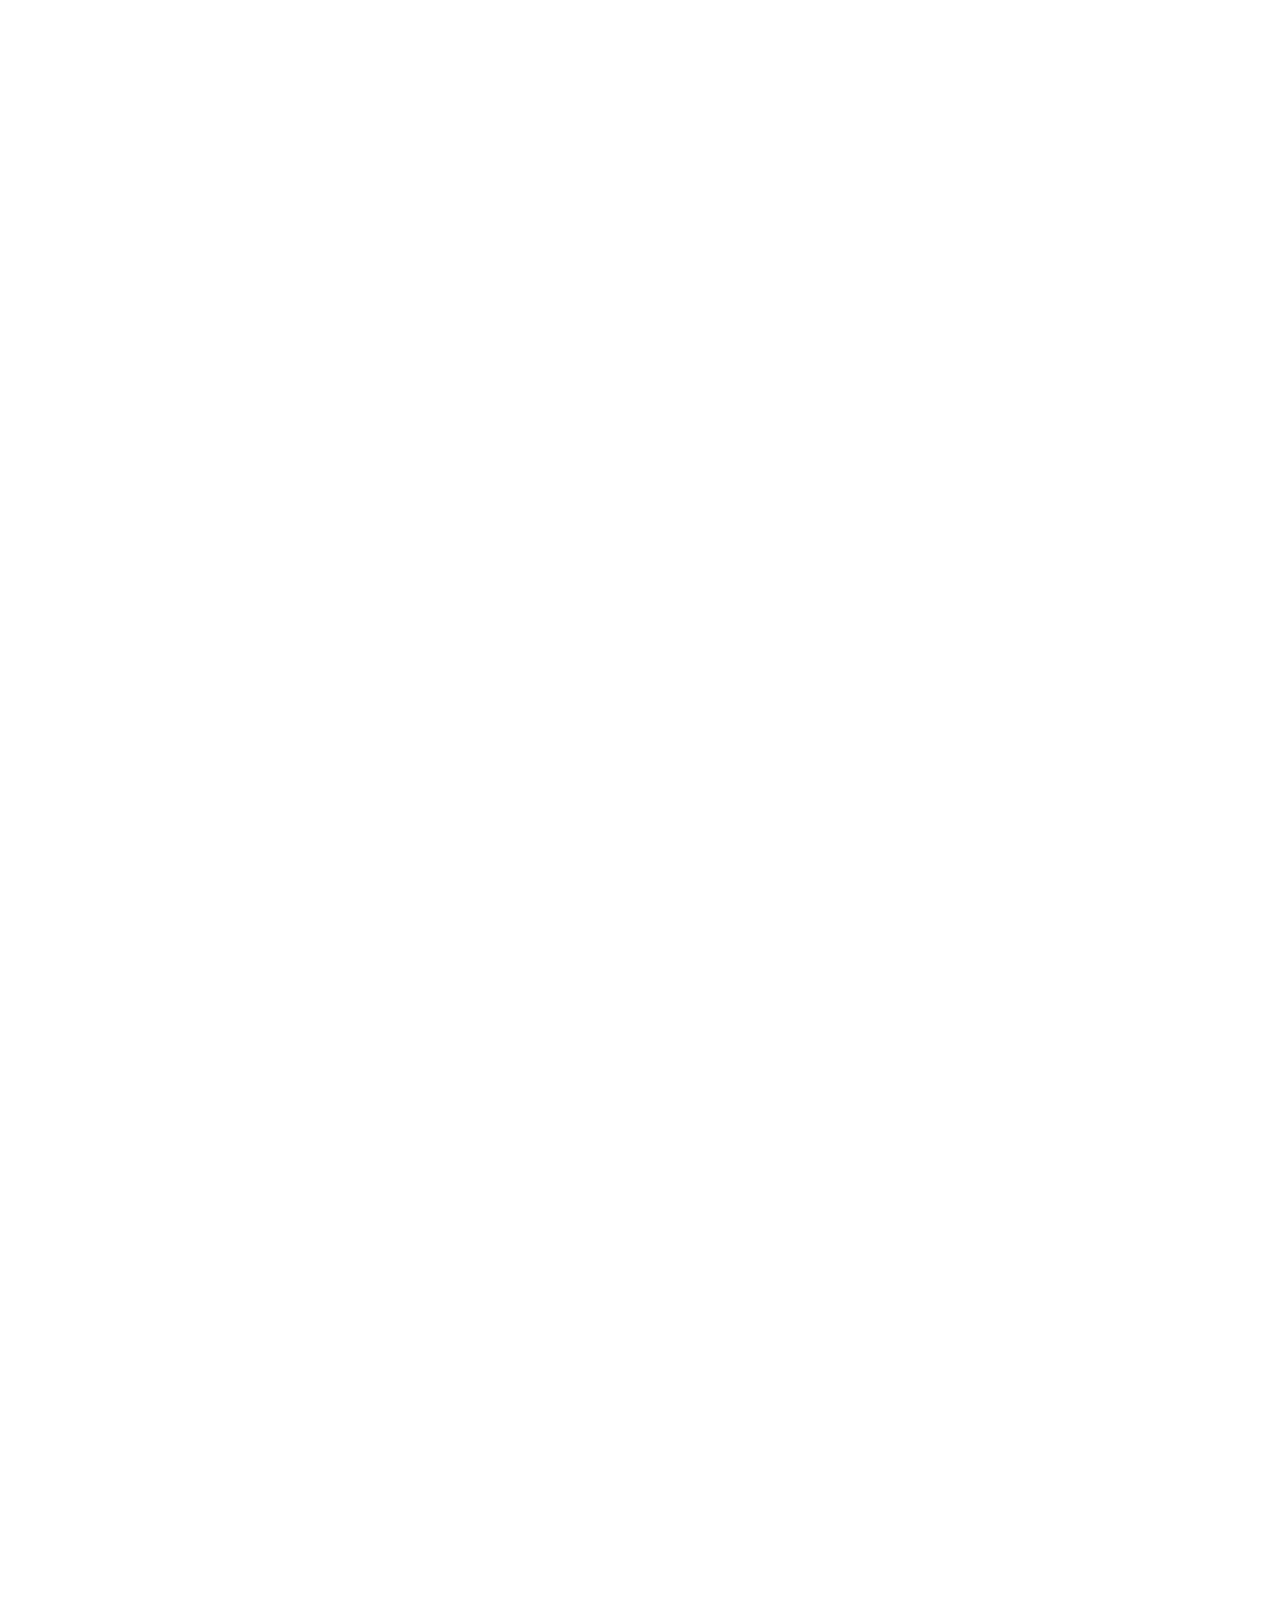
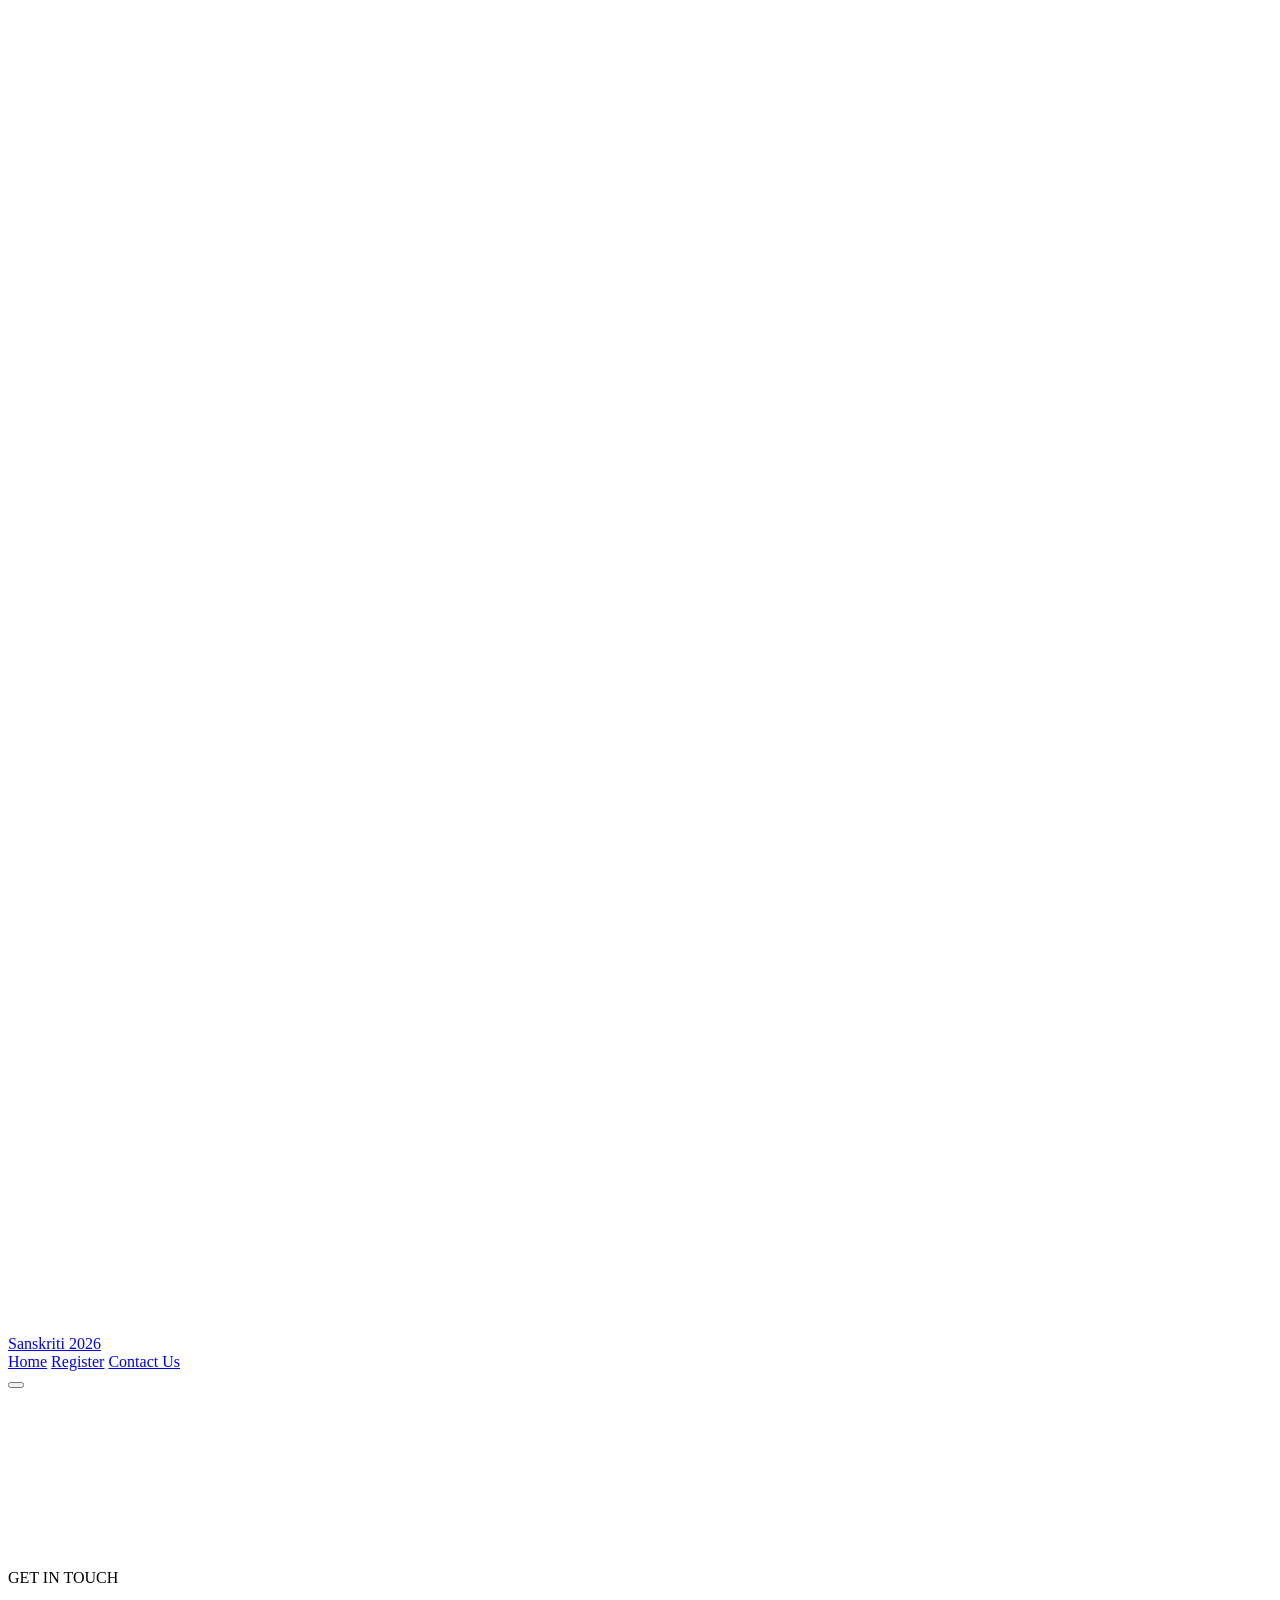
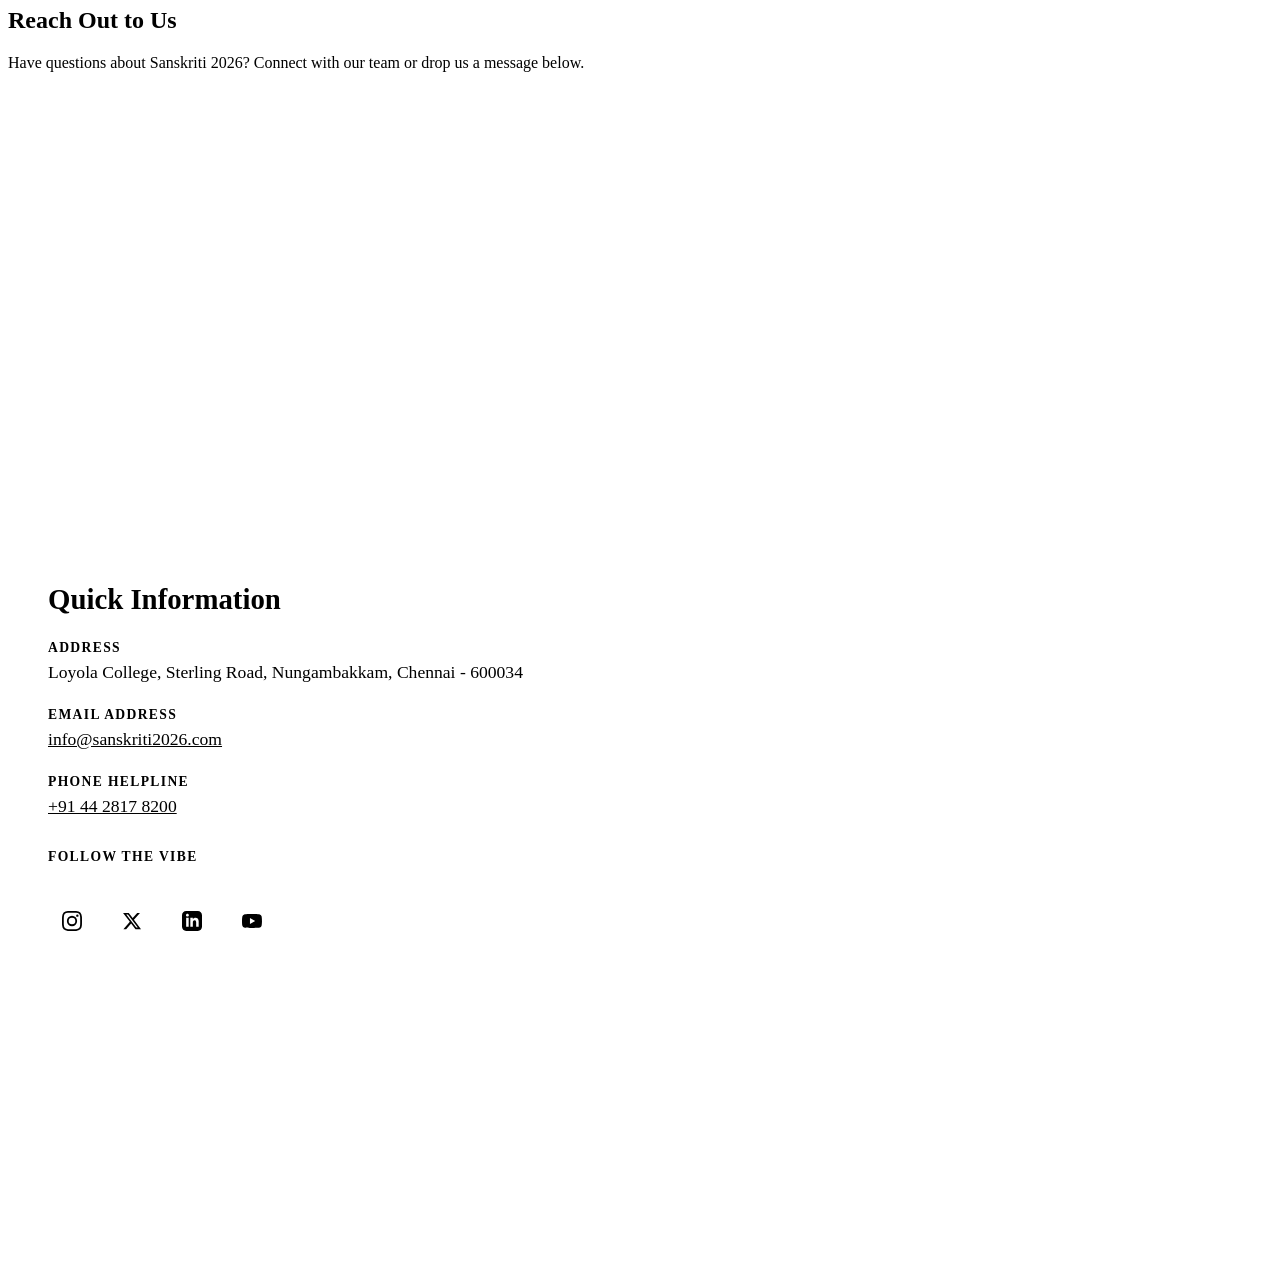
==== index.html @ 4d15e409 "chore(autosave): update site" ====
<!DOCTYPE html>
<html lang="en">
<head>
<meta charset="utf-8">
<meta name="viewport" content="width=device-width,initial-scale=1">
<title>Contact Us — Sanskriti 2026</title>
<meta name="description" content="Get in touch with Sanskriti 2026 organizing team. Location, maps, socials and query submission.">
<meta name="theme-color" content="#ff6a3d">
<link rel="icon" href="data:image/svg+xml,%3Csvg%20xmlns%3D%22http%3A%2F%2Fwww.w3.org%2F2000%2Fsvg%22%20viewBox%3D%220%200%2064%2064%22%3E%3Cdefs%3E%3ClinearGradient%20id%3D%22g%22%20x1%3D%220%22%20y1%3D%220%22%20x2%3D%221%22%20y2%3D%221%22%3E%3Cstop%20offset%3D%220%22%20stop-color%3D%22%23ff6a3d%22%2F%3E%3Cstop%20offset%3D%221%22%20stop-color%3D%22%23c026d3%22%2F%3E%3C%2FlinearGradient%3E%3C%2Fdefs%3E%3Crect%20width%3D%2264%22%20height%3D%2264%22%20rx%3D%2214%22%20fill%3D%22url(%23g)%22%2F%3E%3Ctext%20x%3D%2232%22%20y%3D%2243%22%20font-family%3D%22system-ui%2Csans-serif%22%20font-size%3D%2234%22%20font-weight%3D%22700%22%20fill%3D%22%23fff%22%20text-anchor%3D%22middle%22%3ES%3C%2Ftext%3E%3C%2Fsvg%3E">

<link rel="preconnect" href="https://fonts.googleapis.com">
<link rel="preconnect" href="https://fonts.gstatic.com" crossorigin>
<link href="https://fonts.googleapis.com/css2?family=Merienda:wght@400\\
<link rel="stylesheet" href="../styles.css">
<style>
  .contact-layout {
    display: grid;
    grid-template-columns: 1fr 1.2fr;
    gap: 40px;
    margin-top: 50px;
    align-items: start;
  }
  .contact-info-card {
    background: var(--surface);
    border: 1px solid var(--border);
    border-radius: var(--radius);
    padding: 40px;
    backdrop-filter: blur(20px);
    -webkit-backdrop-filter: blur(20px);
  }
  .contact-title-sub {
    font-family: var(--font-display);
    color: var(--accent);
    margin-bottom: 24px;
    font-size: 1.8rem;
  }
  .contact-detail-item {
    margin-bottom: 24px;
  }
  .contact-detail-item h4 {
    font-size: 0.85rem;
    text-transform: uppercase;
    letter-spacing: 0.1em;
    color: var(--muted);
    margin: 0 0 6px 0;
  }
  .contact-detail-item p {
    font-size: 1.1rem;
    font-weight: 500;
    margin: 0;
    color: var(--text);
  }
  .social-grid {
    display: flex;
    gap: 12px;
    margin-top: 32px;
    flex-wrap: wrap;
  }
  .social-btn {
    display: flex;
    align-items: center;
    justify-content: center;
    width: 48px;
    height: 48px;
    border-radius: 50%;
    background: rgba(255, 255, 255, 0.05);
    border: 1px solid var(--border);
    color: var(--text);
    transition: all 0.3s var(--ease);
  }
  .social-btn:hover {
    background: var(--grad);
    transform: translateY(-3px);
    border-color: transparent;
    box-shadow: 0 8px 20px rgba(255,106,61,0.25);
  }
  .social-btn svg {
    width: 20px;
    height: 20px;
    fill: currentColor;
  }
  .map-wrapper {
    margin-top: 30px;
    border-radius: var(--radius-sm);
    overflow: hidden;
    border: 1px solid var(--border);
    height: 250px;
  }
  .map-wrapper iframe {
    width: 100%;
    height: 100%;
    border: 0;
  }
  .form-container {
    background: var(--surface);
    border: 1px solid var(--border);
    border-radius: var(--radius);
    padding: 10px;
    backdrop-filter: blur(20px);
    -webkit-backdrop-filter: blur(20px);
    box-shadow: var(--shadow);
  }
  @media (max-width: 960px) {
    .contact-layout {
      grid-template-columns: 1fr;
      gap: 30px;
    }
  }
</style>
</head>
<body>
<header class="nav" data-nav>
  <a class="nav-brand" href="../index.html">
    <img src="../assets/GalSol-White.png" alt="Sanskriti 2026" class="nav-logo">
    <span>Sanskriti 2026</span>
  </a>
  <nav class="nav-links">
    <a href="../index.html">Home</a>
    <a href="register.html">Register</a>
    <a href="contact.html" class="active">Contact Us</a>
  </nav>
  <button class="nav-burger" aria-label="Menu" data-burger><span></span><span></span><span></span></button>
</header>

<main>
<section class="hero fx-noise" data-hero data-stars style="--accent: #ff6a3d; min-height: 55vh; padding-top: 140px;">
  <div class="hero-bg" data-bg style="background-image:linear-gradient(180deg,rgba(18,6,17,0.5),rgba(18,6,17,0.9)),url('https://images.pexels.com/photos/15141493/pexels-photo-15141493.jpeg?auto=compress&amp;cs=tinysrgb&amp;fit=crop&amp;h=627&amp;w=1200');background-size:cover;background-position:center;mix-blend-mode:multiply;"></div>
  <div class="hero-inner" style="padding-top: 40px; padding-bottom: 20px;">
    <span class="hero-badge reveal btn-shine">GET IN TOUCH</span>
    <h1 class="hero-title reveal txt-shiny">Reach Out to Us</h1>
    <p class="hero-sub reveal">Have questions about Sanskriti 2026? Connect with our team or drop us a message below.</p>
  </div>
</section>

<section class="section fx-dotgrid" style="padding-top: 40px;">
  <div class="section-inner">
    <div class="contact-layout">
      <!-- Contact Info & Map Card -->
      <div class="contact-info-card reveal">
        <h3 class="contact-title-sub">Quick Information</h3>
        
        <div class="contact-detail-item">
          <h4>Address</h4>
          <p>Loyola College, Sterling Road, Nungambakkam, Chennai - 600034</p>
        </div>

        <div class="contact-detail-item">
          <h4>Email Address</h4>
          <p><a href="mailto:info@sanskriti2026.com" style="color: var(--accent);">info@sanskriti2026.com</a></p>
        </div>

        <div class="contact-detail-item">
          <h4>Phone Helpline</h4>
          <p><a href="tel:+914428178200" style="color: var(--text);">+91 44 2817 8200</a></p>
        </div>

        <!-- Social Media Icons Grid -->
        <h4 style="font-size: 0.85rem; text-transform: uppercase; letter-spacing: 0.1em; color: var(--muted); margin: 32px 0 10px 0;">Follow the Vibe</h4>
        <div class="social-grid">
          <!-- Instagram -->
          <a class="social-btn" href="https://instagram.com" target="_blank" rel="noopener noreferrer" aria-label="Instagram">
            <svg viewBox="0 0 24 24"><path d="M12 2.163c3.204 0 3.584.012 4.85.07 3.252.148 4.771 1.691 4.919 4.919.058 1.265.069 1.645.069 4.849 0 3.205-.012 3.584-.069 4.849-.149 3.225-1.664 4.771-4.919 4.919-1.266.058-1.644.07-4.85.07-3.204 0-3.584-.012-4.849-.07-3.26-.149-4.771-1.699-4.919-4.92-.058-1.265-.07-1.644-.07-4.849 0-3.204.013-3.583.07-4.849.149-3.227 1.664-4.771 4.919-4.919 1.266-.057 1.645-.069 4.849-.069zM12 0C8.741 0 8.333.014 7.053.072 2.695.272.273 2.69.073 7.051.014 8.333 0 8.741 0 12c0 3.259.014 3.668.072 4.948.2 4.358 2.618 6.78 6.98 6.98 1.281.058 1.689.072 4.948.072 3.259 0 3.668-.014 4.948-.072 4.354-.2 6.782-2.618 6.979-6.98.059-1.28.073-1.689.073-4.948 0-3.259-.014-3.667-.072-4.947-.196-4.354-2.617-6.78-6.979-6.98C15.668.014 15.259 0 12 0zm0 5.838a6.162 6.162 0 100 12.324 6.162 6.162 0 000-12.324zM12 16a4 4 0 110-8 4 4 0 010 8zm6.406-11.845a1.44 1.44 0 100 2.881 1.44 1.44 0 000-2.881z"/></svg>
          </a>
          <!-- X (formerly Twitter) -->
          <a class="social-btn" href="https://x.com" target="_blank" rel="noopener noreferrer" aria-label="X">
            <svg viewBox="0 0 24 24"><path d="M18.244 2.25h3.308l-7.227 8.26 8.502 11.24H16.17l-5.214-6.817L4.99 21.75H1.68l7.73-8.835L1.254 2.25H8.08l4.713 6.231zm-1.161 17.52h1.833L7.084 4.126H5.117z"/></svg>
          </a>
          <!-- LinkedIn -->
          <a class="social-btn" href="https://linkedin.com" target="_blank" rel="noopener noreferrer" aria-label="LinkedIn">
            <svg viewBox="0 0 24 24"><path d="M19 0h-14c-2.761 0-5 2.239-5 5v14c0 2.761 2.239 5 5 5h14c2.762 0 5-2.239 5-5v-14c0-2.761-2.238-5-5-5zm-11 19h-3v-11h3v11zm-1.5-12.268c-.966 0-1.75-.779-1.75-1.75s.784-1.75 1.75-1.75 1.75.779 1.75 1.75-.784 1.75-1.75 1.75zm13.5 12.268h-3v-5.604c0-3.368-4-3.113-4 0v5.604h-3v-11h3v1.765c1.396-2.586 7-2.777 7 2.476v6.759z"/></svg>
          </a>
          <!-- YouTube -->
          <a class="social-btn" href="https://youtube.com" target="_blank" rel="noopener noreferrer" aria-label="YouTube">
            <svg viewBox="0 0 24 24"><path d="M23.498 6.163a3.003 3.003 0 00-2.11-2.11C19.518 3.545 12 3.545 12 3.545s-7.518 0-9.388.508a3.003 3.003 0 00-2.11 2.11C0 8.033 0 12 0 12s0 3.967.502 5.837a3.003 3.003 0 002.11 2.11c1.87.508 9.388.508 9.388.508s7.518 0 9.388-.508a3.003 3.003 0 002.11-2.11C24 15.967 24 12 24 12s0-3.967-.502-5.837zM9.545 15.568V8.432L15.818 12l-6.273 3.568z"/></svg>
          </a>
        </div>

        <!-- Google Maps Embed -->
        <div class="map-wrapper">
---- styles.css ----
:root{
  --bg:#120611;--bg2:#1c0a1a;--surface:rgba(40,16,38,.55);--border:rgba(255,255,255,.12);
  --text:#fff0fb;--muted:#c79bbc;
  --accent:#ff6a3d;--accent2:#c026d3;--on-accent:#ffffff;
  --grad:linear-gradient(135deg,var(--accent),var(--accent2));
  --font-display:'Merienda', cursive;--font-body:'Plus Jakarta Sans', system-ui, sans-serif;
  --radius:18px;--radius-sm:12px;--radius-lg:28px;
  --shadow:0 20px 60px rgba(0,0,0,.45);
  --shadow-sm:0 8px 24px rgba(0,0,0,.35);
  --maxw:1180px;--ease:cubic-bezier(.22,1,.36,1);
}


*{box-sizing:border-box}html{scroll-behavior:smooth}
body{margin:0;background:var(--bg);color:var(--text);font-family:var(--font-body);line-height:1.6;-webkit-font-smoothing:antialiased;overflow-x:hidden}
img{max-width:100%;display:block}

/* Custom Scrollbar UI - Matching Sanskriti Palette */
::webkit-scrollbar {
  width: 10px;
  height: 10px;
}
::-webkit-scrollbar-track {
  background: var(--bg);
}
::-webkit-scrollbar-thumb {
  background: linear-gradient(180deg, var(--accent), var(--accent2));
  border-radius: 5px;
  border: 2px solid var(--bg);
}
::-webkit-scrollbar-thumb:hover {
  background: var(--accent);
}
/* Firefox scrollbar compatibility */
html {
  scrollbar-color: var(--accent2) var(--bg);
  scrollbar-width: thin;
}
a{color:inherit;text-decoration:none}
h1,h2,h3{font-family:var(--font-display);font-weight:700;line-height:1.05;margin:0}
.section-inner,.hero-inner,.footer-inner{max-width:var(--maxw);margin:0 auto;padding:0 24px}

/* buttons */
.btn{display:inline-flex;align-items:center;gap:8px;background:var(--grad);color:var(--on-accent);font-weight:700;
  padding:13px 26px;border-radius:999px;box-shadow:0 10px 30px color-mix(in srgb,var(--accent) 35%,transparent);
  transition:transform .2s var(--ease),filter .2s}
.btn:hover{transform:translateY(-2px);filter:brightness(1.07)}
.btn-lg{padding:16px 34px;font-size:1.05rem}

/* nav — floating premium pill */
.nav{position:fixed;top:20px;left:50%;transform:translateX(-50%);width:calc(100% - 40px);max-width:var(--maxw);z-index:100;
  display:flex;align-items:center;justify-content:space-between;gap:16px;
  padding:14px 28px;background:rgba(28,10,26,.65);backdrop-filter:blur(20px) saturate(160%);
  -webkit-backdrop-filter:blur(20px) saturate(160%);border:1px solid var(--border);border-radius:999px;
  box-shadow:var(--shadow)}
.nav-brand{display:flex;align-items:center;gap:10px;font-family:var(--font-display);font-weight:700;font-size:1.3rem;background:var(--grad);-webkit-background-clip:text;background-clip:text;color:transparent}
.nav-logo{height:32px;width:auto;object-fit:contain;filter:drop-shadow(0 2px 8px rgba(255,106,61,0.2))}
.nav-links{display:flex;gap:26px}
.nav-links a{color:var(--muted);font-weight:600;font-size:.95rem;transition:color .15s;position:relative;padding:4px 0}
.nav-links a:hover{color:var(--text)}
.nav-links a::after{content:'';position:absolute;bottom:0;left:0;width:0;height:2px;background:var(--grad);border-radius:2px;transition:width .25s var(--ease)}
.nav-links a:hover::after{width:100%}
.nav-burger{display:none;flex-direction:column;gap:5px;background:none;border:0;cursor:pointer;padding:6px}
.nav-burger span{width:24px;height:2px;background:var(--text);border-radius:2px;transition:.25s}

/* hero — full viewport, gradient-mesh background, cinematic type */
.hero{position:relative;min-height:92vh;display:flex;align-items:center;overflow:hidden}
.hero-bg{position:absolute;inset:-20%;z-index:0;filter:blur(60px);opacity:.85;
  background:
    radial-gradient(40% 40% at 20% 25%,color-mix(in srgb,var(--accent) 70%,transparent),transparent),
    radial-gradient(45% 45% at 82% 30%,color-mix(in srgb,var(--accent2) 70%,transparent),transparent),
    radial-gradient(40% 40% at 60% 90%,color-mix(in srgb,var(--accent) 45%,transparent),transparent);
  animation:heroFloat 16s var(--ease) infinite alternate}
@keyframes heroFloat{to{transform:translate3d(3%,-3%,0) scale(1.1)}}
.hero-inner{position:relative;z-index:1;text-align:center;padding-top:120px;padding-bottom:80px;width:100%}
.hero-badge{display:inline-block;padding:7px 16px;border-radius:999px;background:var(--surface);border:1px solid var(--border);
  backdrop-filter:blur(10px);font-size:.82rem;font-weight:600;color:var(--muted);margin-bottom:22px;margin-top:20px}
.hero-title{font-size:clamp(2.6rem,7vw,5.5rem);letter-spacing:-.02em;margin-bottom:20px;max-width:16ch;margin-inline:auto}
.hero-sub{font-size:clamp(1.05rem,2vw,1.35rem);color:var(--muted);max-width:52ch;margin:0 auto 34px}

/* sections */
.section{padding:96px 0;position:relative}
.section-title{font-size:clamp(1.9rem,4vw,3rem);letter-spacing:-.02em;margin-bottom:14px;text-align:center}
.section-lead{color:var(--muted);font-size:1.15rem;max-width:60ch;margin:0 auto;text-align:center}

/* glass cards + grids */
.grid{display:grid;gap:22px;margin-top:44px}
.grid-cards{grid-template-columns:repeat(auto-fill,minmax(230px,1fr))}
.card{background:var(--surface);border:1px solid var(--border);border-radius:var(--radius);padding:24px;
  backdrop-filter:blur(18px) saturate(140%);-webkit-backdrop-filter:blur(18px) saturate(140%);box-shadow:var(--shadow-sm);
  transition:transform .25s var(--ease),border-color .25s}
.card:hover{transform:translateY(-6px);border-color:color-mix(in srgb,var(--accent) 55%,var(--border))}
.speaker{text-align:center}
.speaker-photo{width:110px;height:110px;border-radius:50%;margin:0 auto 16px;background:var(--grad);background-size:cover;background-position:center}
.speaker-name{font-weight:700;font-size:1.1rem}
.speaker-role{color:var(--muted);font-size:.9rem;margin-top:3px}

/* schedule */
.schedule{max-width:760px;margin:44px auto 0;display:flex;flex-direction:column;gap:14px}
.sched-item{display:flex;gap:20px;align-items:flex-start;background:var(--surface);border:1px solid var(--border);
  border-radius:var(--radius);padding:20px 22px;backdrop-filter:blur(14px)}
.sched-time{font-family:var(--font-display);font-weight:700;color:var(--accent);min-width:92px}
.sched-title{font-weight:700}
.sched-desc{color:var(--muted);font-size:.95rem;margin-top:3px}

/* countdown */
.countdown{display:flex;justify-content:center;gap:16px;flex-wrap:wrap;margin-top:40px}
.cd-unit{background:var(--surface);border:1px solid var(--border);border-radius:var(--radius);padding:22px 26px;
  min-width:104px;text-align:center;backdrop-filter:blur(14px)}
.cd-unit span{display:block;font-family:var(--font-display);font-size:2.6rem;font-weight:700;line-height:1;
  background:var(--grad);-webkit-background-clip:text;background-clip:text;color:transparent}
.cd-unit small{color:var(--muted);font-size:.78rem;text-transform:uppercase;letter-spacing:.08em}

/* gallery */
.gallery{display:grid;grid-template-columns:repeat(auto-fill,minmax(220px,1fr));gap:14px;margin-top:44px}
.gallery-item{aspect-ratio:4/3;border-radius:var(--radius-sm);background-size:cover;background-position:center;
  background-color:var(--surface);border:1px solid var(--border);transition:transform .25s}
.gallery-item:hover{transform:scale(1.03)}

/* cta */
.cta-inner{text-align:center;background:var(--surface);border:1px solid var(--border);border-radius:var(--radius-lg);
  padding:64px 32px;backdrop-filter:blur(18px);box-shadow:var(--shadow)}
.cta-title{font-size:clamp(1.8rem,4vw,2.8rem);margin-bottom:12px}
.cta-sub{color:var(--muted);font-size:1.1rem;margin-bottom:28px}

/* form embed */
.form-embed{max-width:720px;margin:40px auto 0}
.form-embed iframe{width:100%;height:760px;border:0;border-radius:var(--radius);background:#fff}

/* footer */
.footer{border-top:1px solid var(--border);padding:56px 24px;background:var(--bg2)}
.footer-inner{display:flex;flex-direction:column;align-items:center;gap:16px;text-align:center}
.footer-brand{display:flex;align-items:center;gap:10px;font-family:var(--font-display);font-weight:700;font-size:1.3rem;justify-content:center}
.footer-logo{height:36px;width:auto;object-fit:contain}
.footer-links{display:flex;gap:22px;flex-wrap:wrap;justify-content:center}
.footer-links a{color:var(--muted);font-weight:600;transition:color .15s}
.footer-links a:hover{color:var(--text)}
.footer-copy{color:var(--muted);font-size:.85rem}

/* scroll-reveal */
.reveal{opacity:0;transform:translateY(24px);transition:opacity .7s var(--ease),transform .7s var(--ease)}
.reveal.in{opacity:1;transform:none}
@media (prefers-reduced-motion:reduce){.reveal{opacity:1;transform:none}.hero-bg{animation:none}}

/* responsive */
@media (max-width:760px){
  .countdown {
    flex-wrap: nowrap !important;
    gap: 6px !important;
    padding: 0 4px;
  }
  .cd-unit {
    padding: 10px 6px !important;
    min-width: 0 !important;
    flex: 1;
  }
  .cd-unit span {
    font-size: 1.5rem !important;
  }
  .cd-unit small {
    font-size: 0.65rem !important;
    letter-spacing: 0.02em !important;
    display: block;
  }

  .nav{top:12px;width:calc(100% - 24px);padding:10px 20px}
  .nav-links{position:absolute;top:100%;left:0;right:0;margin-top:10px;flex-direction:column;gap:0;
    background:rgba(28,10,26,.95);backdrop-filter:blur(24px);border:1px solid var(--border);border-radius:24px;
    padding:16px 24px;transform:translateY(-20px);opacity:0;pointer-events:none;transition:transform .3s var(--ease),opacity .2s}
  .nav.open .nav-links{transform:none;opacity:1;pointer-events:all}
  .nav-links a{padding:12px 0;border-bottom:1px solid rgba(255,255,255,.05)}
  .nav-links a:last-child{border-bottom:0}
  .nav-links a::after{display:none}
  .nav-burger{display:flex}
  .nav.open .nav-burger span:nth-child(1){transform:translateY(7px) rotate(45deg)}
  .nav.open .nav-burger span:nth-child(2){opacity:0}
  .nav.open .nav-burger span:nth-child(3){transform:translateY(-7px) rotate(-45deg)}
  .section{padding:64px 0}
}


/* ── effects kit ── */
/* fx:txt-gradient */ .txt-gradient{background:var(--grad);-webkit-background-clip:text;background-clip:text;color:transparent}
/* fx:data-typewriter */ .tw-caret::after{content:'';display:inline-block;width:.6ch;height:1.05em;background:var(--accent);margin-left:2px;vertical-align:-2px;animation:fxblink 1s step-end infinite}@keyframes fxblink{50%{opacity:0}}
/* fx:data-flip */ [data-flip]>span{display:inline-block;transition:transform .5s var(--ease),opacity .5s;transform-origin:50% 100%}
/* fx:btn-shine */ .btn-shine{position:relative;overflow:hidden}.btn-shine::after{content:'';position:absolute;inset:0;background:linear-gradient(120deg,transparent 30%,rgba(255,255,255,.4),transparent 70%);transform:translateX(-130%);transition:transform .7s var(--ease)}.btn-shine:hover::after{transform:translateX(130%)}
/* fx:btn-borderglow */ .btn-borderglow{position:relative;z-index:0;background:var(--bg2);color:var(--text)}.btn-borderglow::before{content:'';position:absolute;inset:-2px;border-radius:inherit;background:conic-gradient(from 0deg,var(--accent),var(--accent2),var(--accent));z-index:-2;animation:fxspin 3.2s linear infinite}.btn-borderglow::after{content:'';position:absolute;inset:1.5px;border-radius:inherit;background:var(--bg2);z-index:-1}@keyframes fxspin{to{transform:rotate(360deg)}}
/* fx:data-glow */ [data-glow]{position:relative}[data-glow]::before{content:'';position:absolute;inset:0;border-radius:inherit;padding:1.5px;background:radial-gradient(200px circle at var(--gx,50%) var(--gy,50%),var(--accent),transparent 60%);-webkit-mask:linear-gradient(#000 0 0) content-box,linear-gradient(#000 0 0);-webkit-mask-composite:xor;mask-composite:exclude;opacity:0;transition:opacity .3s;pointer-events:none}[data-glow]:hover::before{opacity:1}
/* fx:fx-aurora */ .fx-aurora{position:relative;overflow:hidden}.fx-aurora::before{content:'';position:absolute;inset:-30%;z-index:0;filter:blur(70px);opacity:.7;background:radial-gradient(35% 35% at 25% 30%,var(--accent),transparent),radial-gradient(35% 35% at 75% 35%,var(--accent2),transparent),radial-gradient(40% 40% at 55% 85%,var(--accent),transparent);animation:fxfloat 18s var(--ease) infinite alternate}.fx-aurora>*{position:relative;z-index:1}@keyframes fxfloat{to{transform:translate(4%,-4%) scale(1.15)}}
/* fx:fx-dotgrid */ .fx-dotgrid{position:relative}.fx-dotgrid::before{content:'';position:absolute;inset:0;z-index:0;background-image:radial-gradient(circle,color-mix(in srgb,var(--text) 16%,transparent) 1px,transparent 1px);background-size:22px 22px;-webkit-mask-image:radial-gradient(65% 55% at 50% 40%,#000,transparent);mask-image:radial-gradient(65% 55% at 50% 40%,#000,transparent)}.fx-dotgrid>*{position:relative;z-index:1}
/* fx:data-spotlight */ [data-spotlight]{position:relative}[data-spotlight]::after{content:'';position:absolute;inset:0;z-index:0;pointer-events:none;background:radial-gradient(420px circle at var(--spx,50%) var(--spy,50%),color-mix(in srgb,var(--accent) 22%,transparent),transparent 70%);opacity:0;transition:opacity .3s}[data-spotlight]:hover::after{opacity:1}[data-spotlight]>*{position:relative;z-index:1}
/* fx:marquee */ .marquee{overflow:hidden;--gap:2rem;-webkit-mask-image:linear-gradient(90deg,transparent,#000 8%,#000 92%,transparent);mask-image:linear-gradient(90deg,transparent,#000 8%,#000 92%,transparent)}.marquee-track{display:flex;gap:var(--gap);width:max-content;animation:fxmarquee 28s linear infinite}.marquee:hover .marquee-track{animation-play-state:paused}@keyframes fxmarquee{to{transform:translateX(calc(-50% - var(--gap)/2))}}
/* fx:bento */ .bento{display:grid;grid-template-columns:repeat(4,1fr);gap:16px;margin-top:44px}.bento>*{background:var(--surface);border:1px solid var(--border);border-radius:var(--radius);padding:24px;backdrop-filter:blur(14px)}.bento .b-wide{grid-column:span 2}.bento .b-tall{grid-row:span 2}@media(max-width:760px){.bento{grid-template-columns:repeat(2,1fr)}.bento .b-wide{grid-column:span 2}}
/* fx:data-nav-spotlight */ [data-nav-spotlight]{position:relative;overflow:hidden}[data-nav-spotlight]::before{content:'';position:absolute;inset:0;pointer-events:none;background:radial-gradient(110px circle at var(--nspx,-999px) 50%,color-mix(in srgb,var(--accent) 24%,transparent),transparent 70%);opacity:0;transition:opacity .3s}[data-nav-spotlight]:hover::before{opacity:1}[data-nav-spotlight] .nav-ind{position:absolute;bottom:0;height:2px;background:var(--grad);border-radius:2px;transition:left .35s var(--ease),width .35s var(--ease);pointer-events:none}
/* fx:data-dock */ [data-dock]{display:inline-flex;align-items:flex-end;gap:10px;padding:10px 14px;background:var(--surface);border:1px solid var(--border);border-radius:22px;backdrop-filter:blur(16px);box-shadow:var(--shadow-sm)}[data-dock]>*{transition:transform .18s var(--ease);transform-origin:bottom center;will-change:transform}
/* fx:data-carousel */ [data-carousel]{position:relative}[data-carousel] .car-track{display:flex;gap:16px;overflow-x:auto;scroll-snap-type:x mandatory;scrollbar-width:none;-ms-overflow-style:none}[data-carousel] .car-track::-webkit-scrollbar{display:none}[data-carousel] .car-slide{flex:0 0 auto;scroll-snap-align:center}[data-carousel] .car-btn{position:absolute;top:42%;transform:translateY(-50%);width:40px;height:40px;border-radius:50%;background:var(--surface);border:1px solid var(--border);color:var(--text);cursor:pointer;display:grid;place-items:center;backdrop-filter:blur(12px);z-index:2;font-size:1.2rem;line-height:1}[data-carousel] .car-btn:hover{border-color:var(--accent)}[data-carousel] .car-prev{left:-10px}[data-carousel] .car-next{right:-10px}[data-carousel] .car-dots{display:flex;gap:7px;justify-content:center;margin-top:18px}[data-carousel] .car-dot{width:7px;height:7px;border-radius:99px;background:var(--border);border:0;cursor:pointer;transition:.25s var(--ease)}[data-carousel] .car-dot.on{background:var(--accent);width:22px}
/* fx:fx-meteors */ .fx-meteors{position:relative;overflow:hidden}.fx-meteors .meteor{position:absolute;top:-8%;width:2px;height:2px;border-radius:50%;background:var(--accent);box-shadow:0 0 9px var(--accent);animation:fxmeteor linear infinite;z-index:0}.fx-meteors .meteor::after{content:'';position:absolute;top:50%;transform:translateY(-50%);width:90px;height:1px;background:linear-gradient(90deg,var(--accent),transparent)}@keyframes fxmeteor{0%{transform:translate(0,0) rotate(215deg);opacity:1}70%{opacity:1}100%{transform:translate(-760px,760px) rotate(215deg);opacity:0}}.fx-meteors>*:not(.meteor){position:relative;z-index:1}
/* fx:fx-noise */ .fx-noise{position:relative}.fx-noise::after{content:'';position:absolute;inset:0;pointer-events:none;z-index:2;opacity:.05;mix-blend-mode:overlay;background-image:url("data:image/svg+xml,%3Csvg xmlns='http://www.w3.org/2000/svg' width='140' height='140'%3E%3Cfilter id='n'%3E%3CfeTurbulence type='fractalNoise' baseFrequency='.85' numOctaves='3'/%3E%3C/filter%3E%3Crect width='140' height='140' filter='url(%23n)'/%3E%3C/svg%3E")}
/* fx:data-encrypt */ [data-encrypt]{position:relative;overflow:hidden}[data-encrypt] .enc{position:absolute;inset:0;z-index:1;font-family:'JetBrains Mono',ui-monospace,monospace;font-size:10px;line-height:1.15;color:color-mix(in srgb,var(--accent) 75%,transparent);word-break:break-all;padding:6px;opacity:0;transition:opacity .35s;pointer-events:none;-webkit-mask-image:radial-gradient(170px at var(--ex,50%) var(--ey,50%),#000,transparent);mask-image:radial-gradient(170px at var(--ex,50%) var(--ey,50%),#000,transparent)}[data-encrypt]:hover .enc{opacity:1}[data-encrypt]>*:not(.enc){position:relative;z-index:2}
/* fx:txt-shiny */ .txt-shiny{background:linear-gradient(110deg,var(--muted) 40%,var(--text) 50%,var(--muted) 60%);background-size:200% 100%;-webkit-background-clip:text;background-clip:text;color:transparent;animation:fxshine 3.2s linear infinite}@keyframes fxshine{to{background-position:-200% 0}}
/* fx:data-magnetlines */ [data-magnetlines]{display:grid;place-items:center}[data-magnetlines] span{display:block;width:2px;height:26px;border-radius:2px;background:color-mix(in srgb,var(--accent) 75%,transparent);transform:rotate(var(--rot,-10deg));transition:transform .25s var(--ease);will-change:transform}
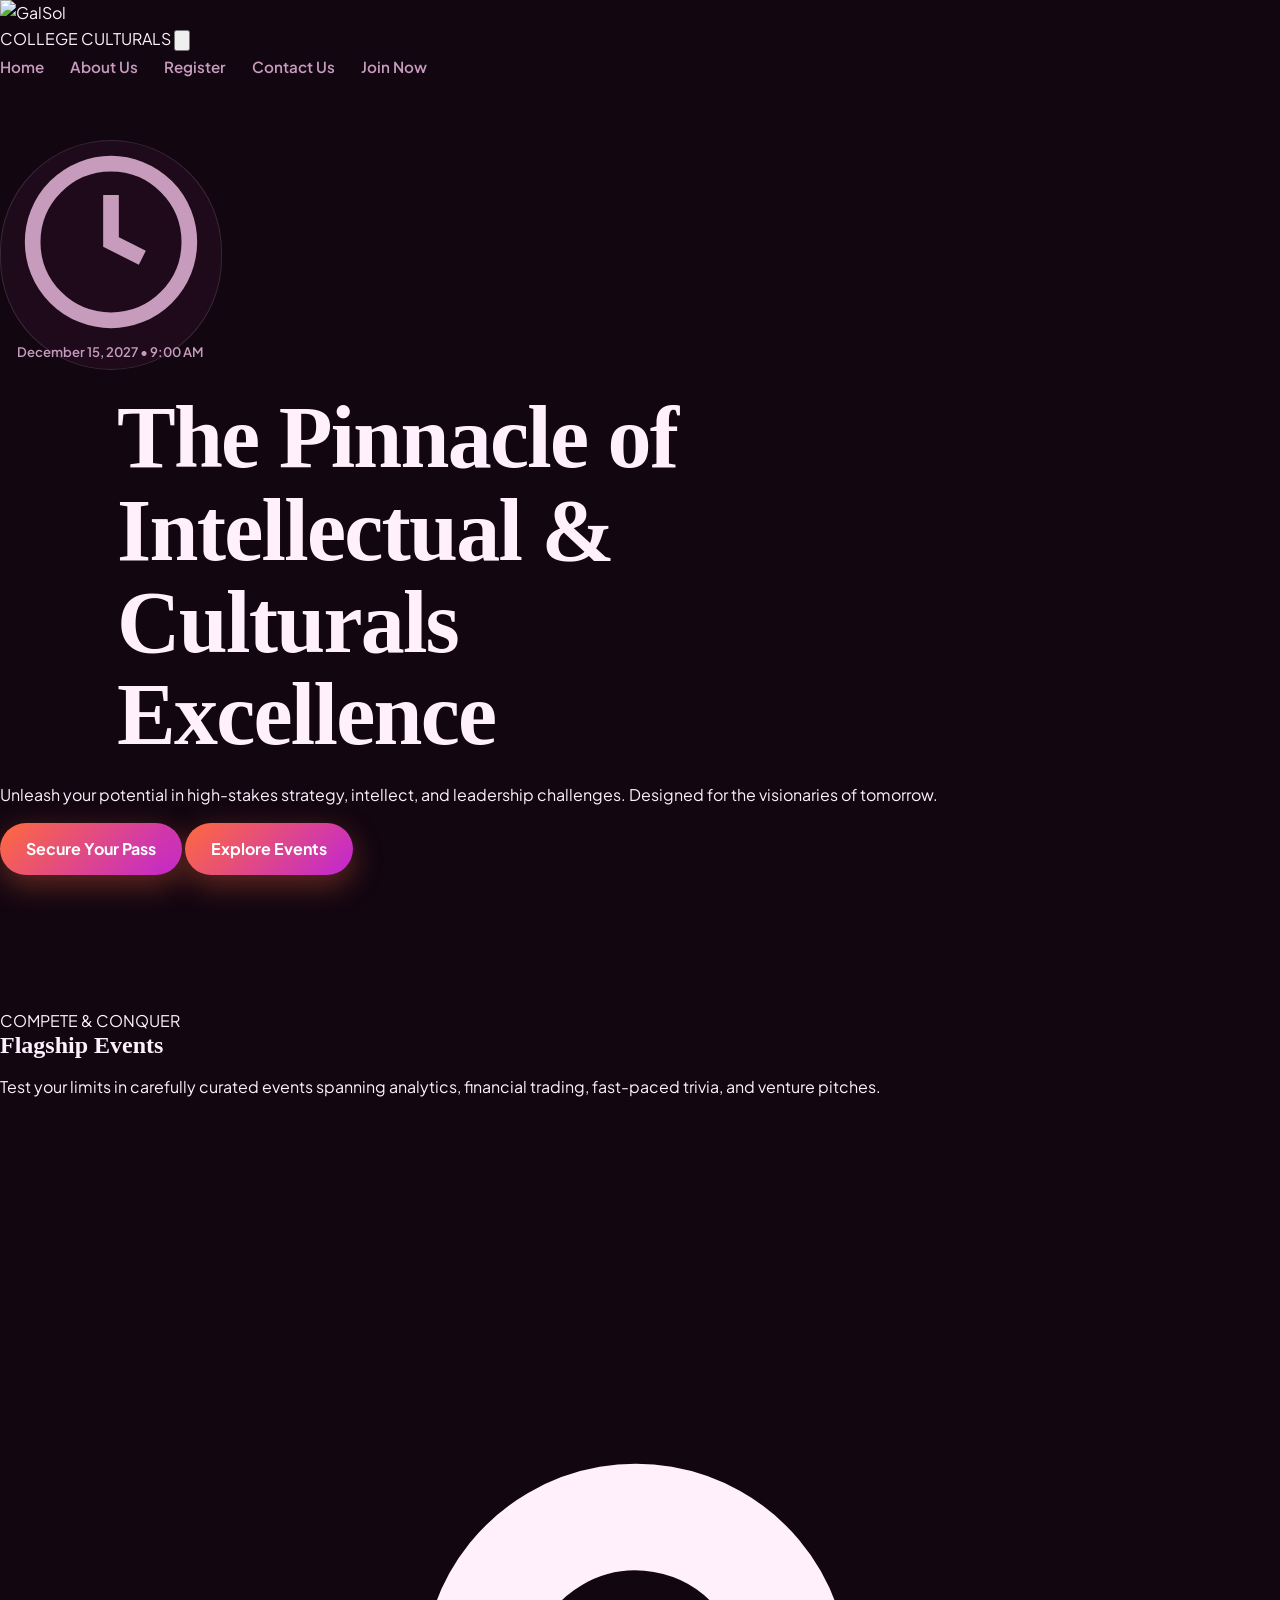
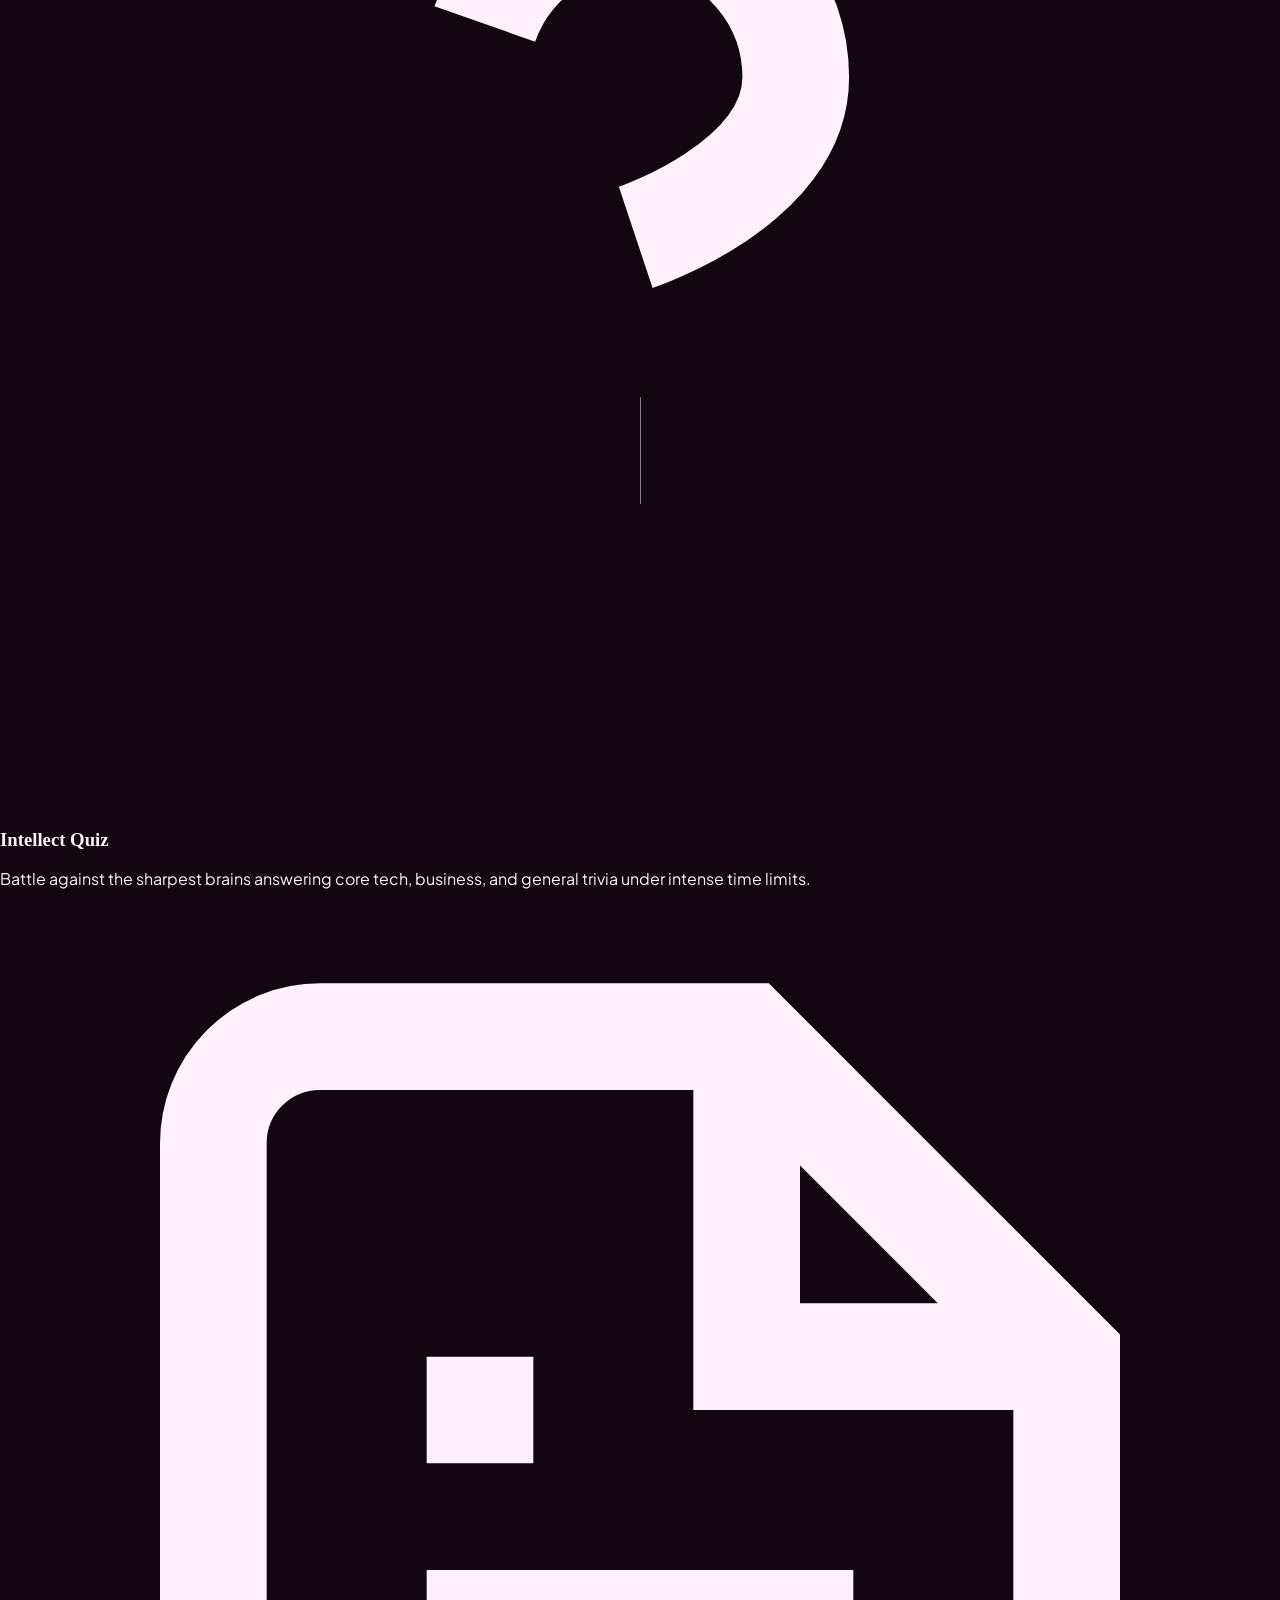
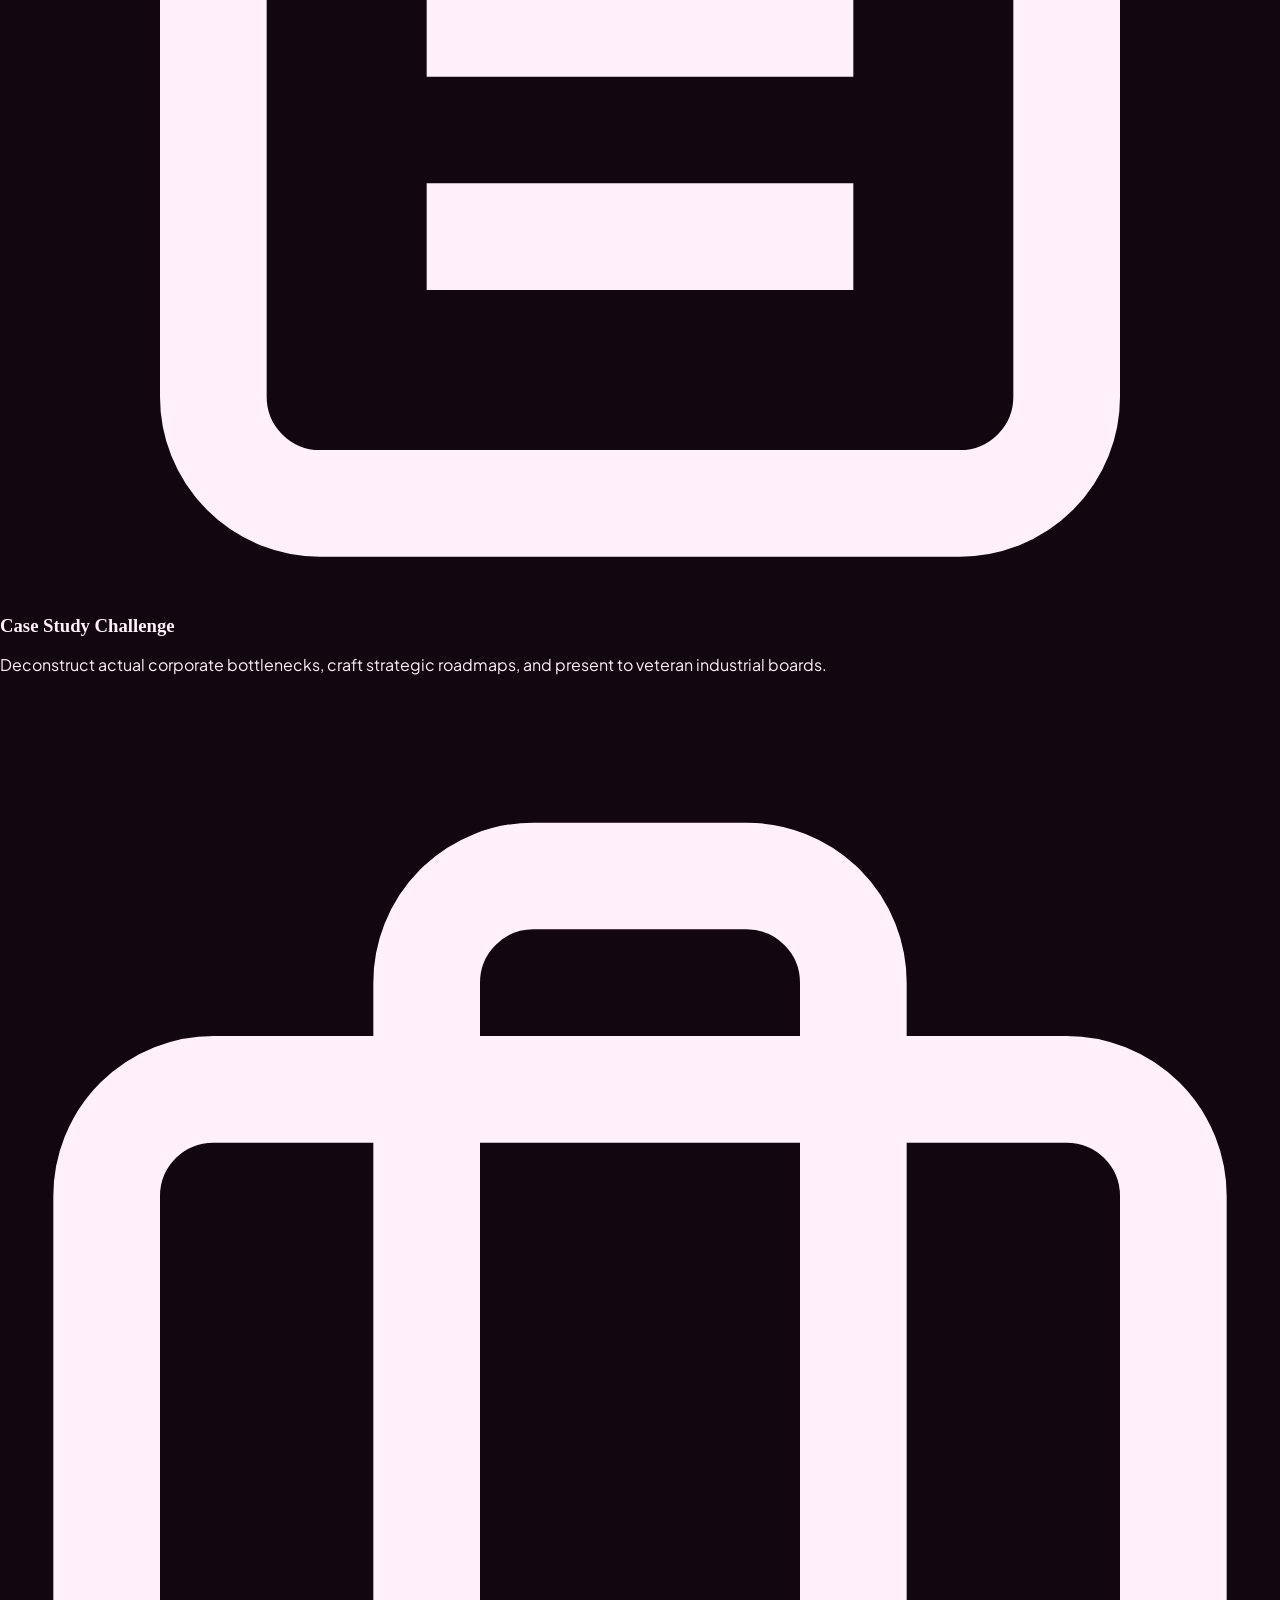
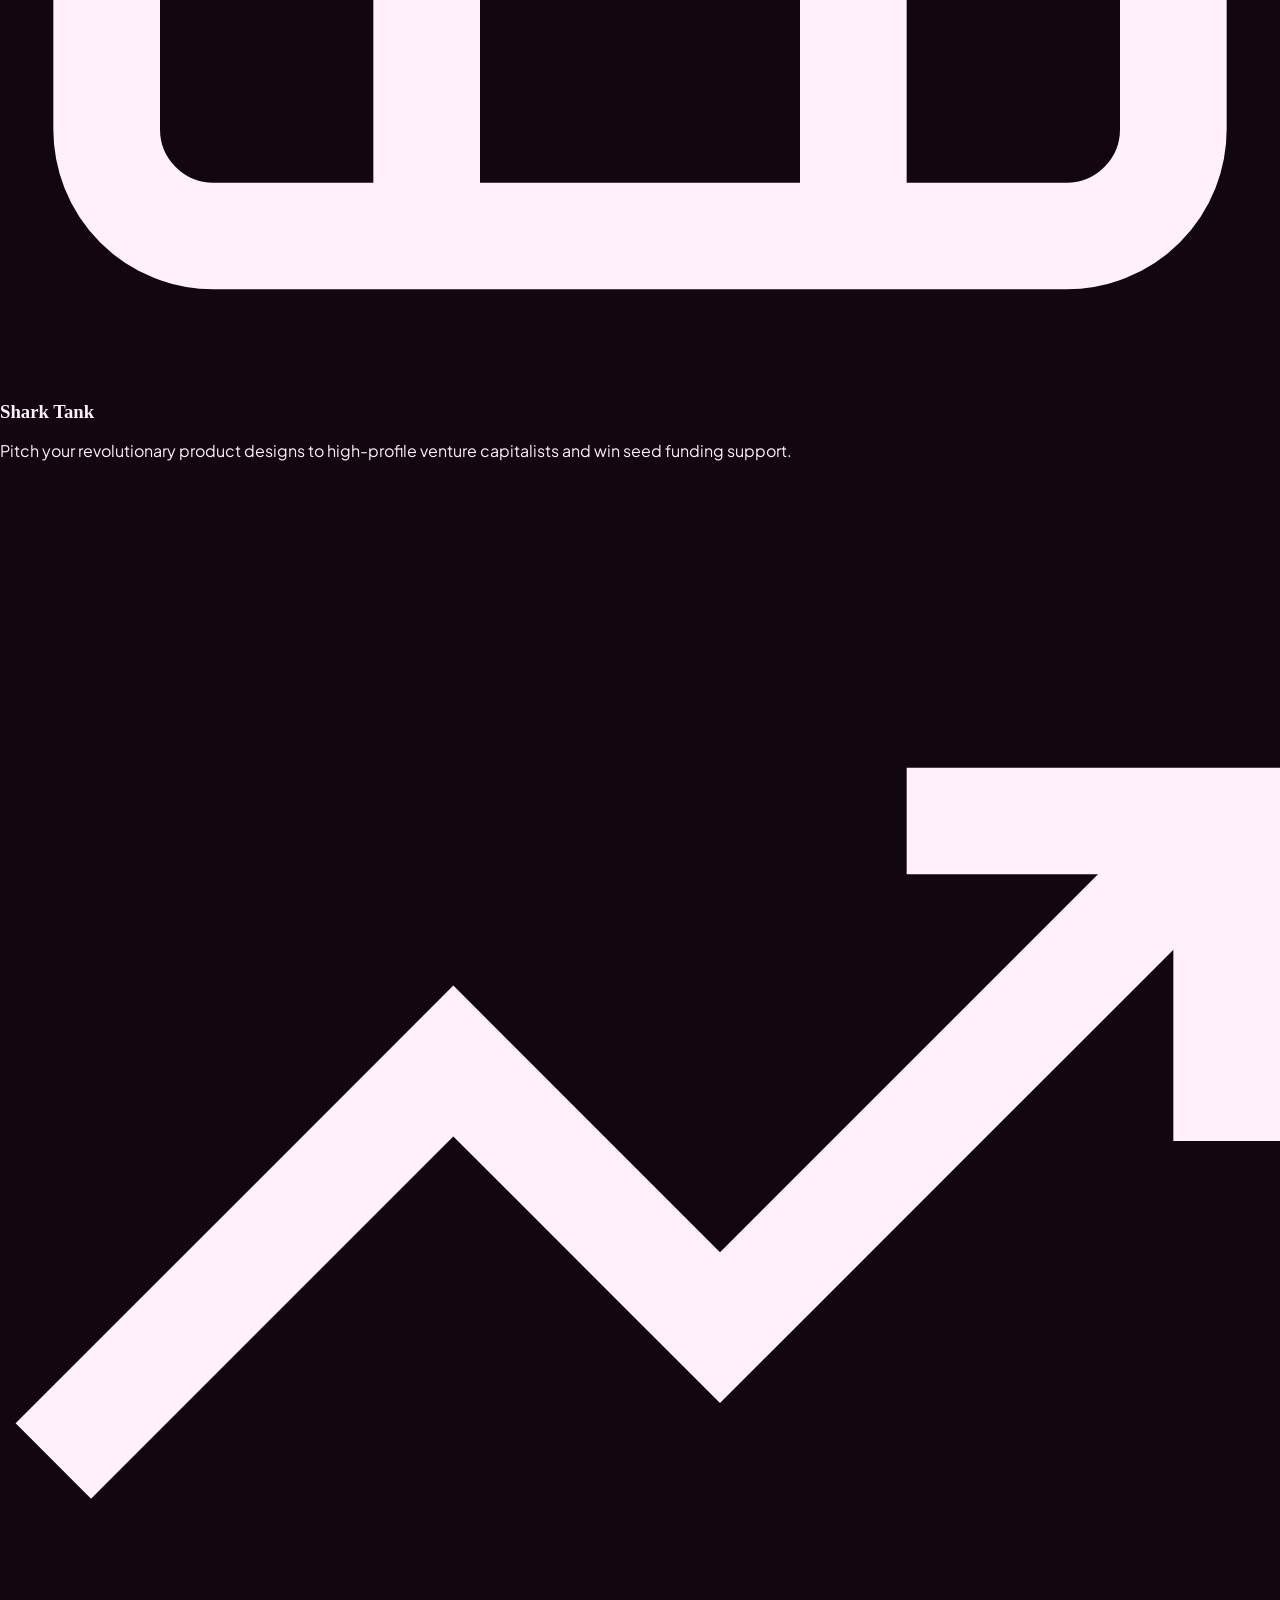
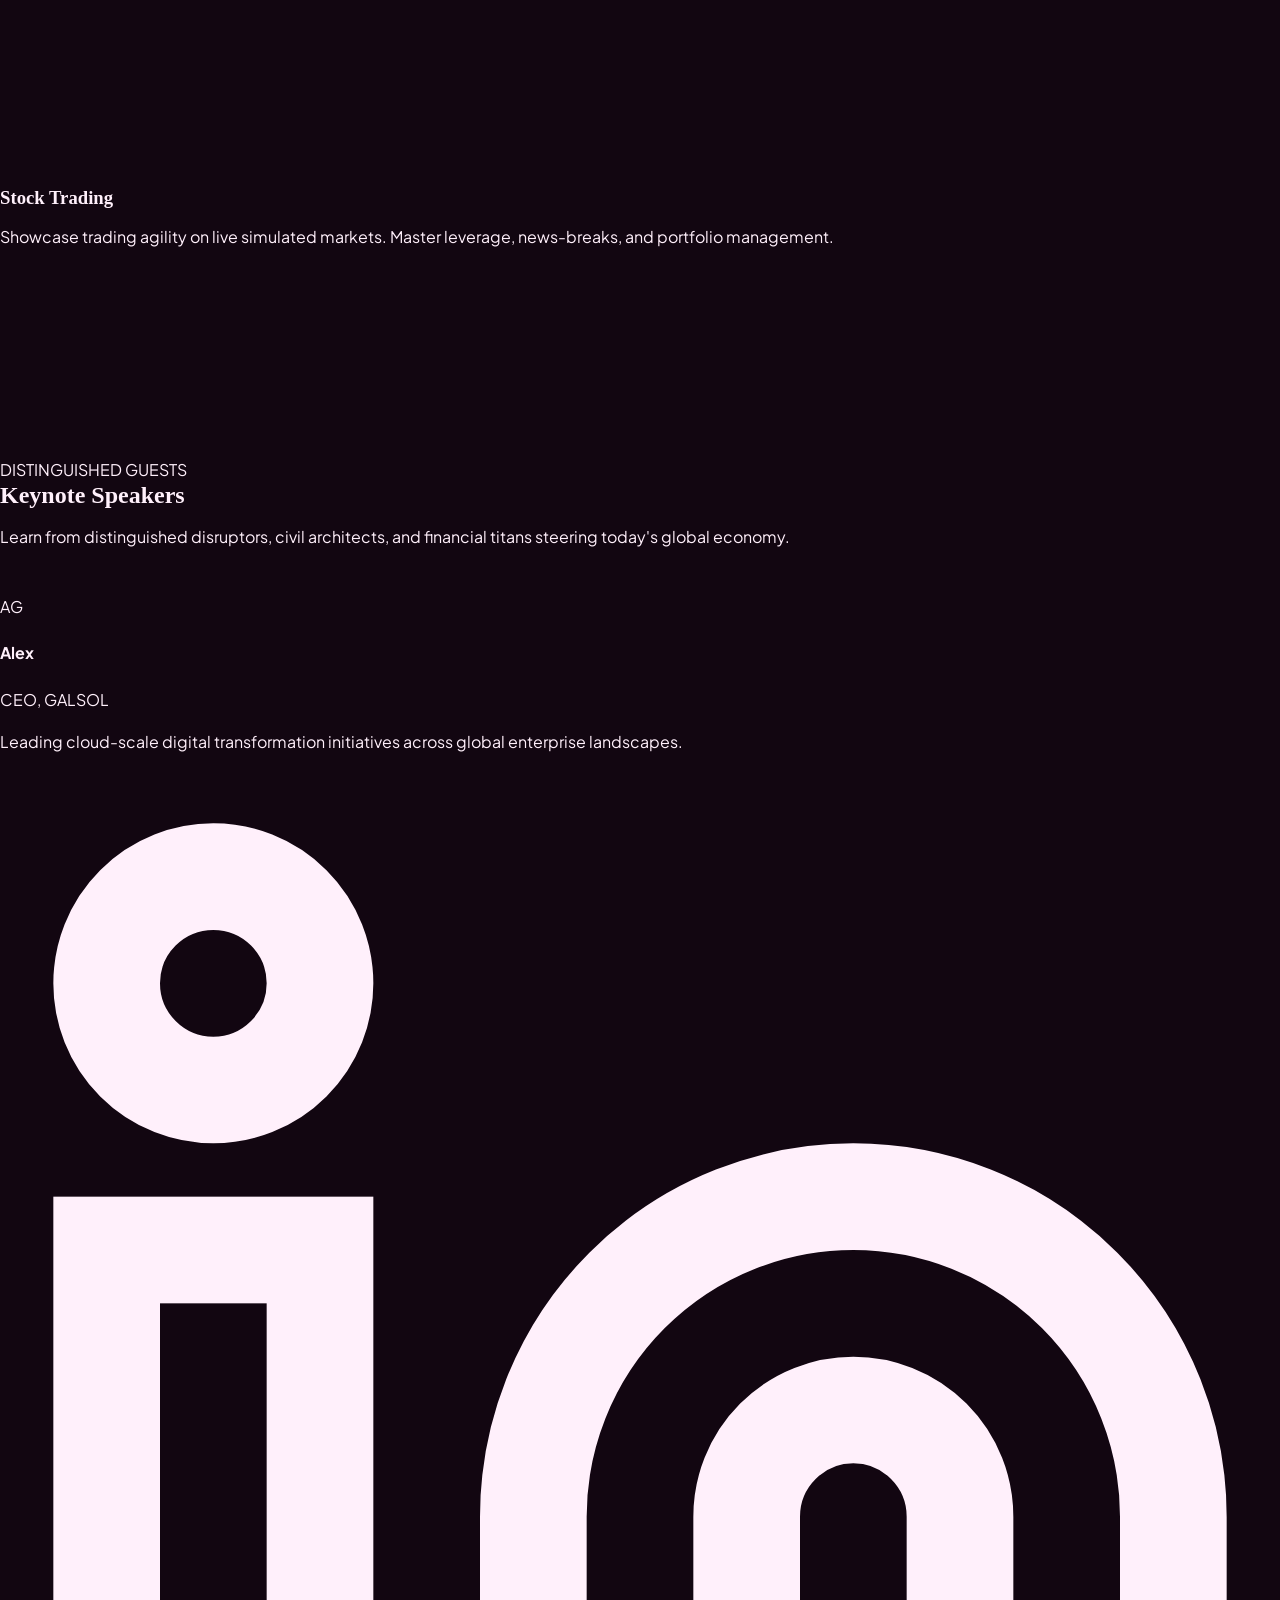
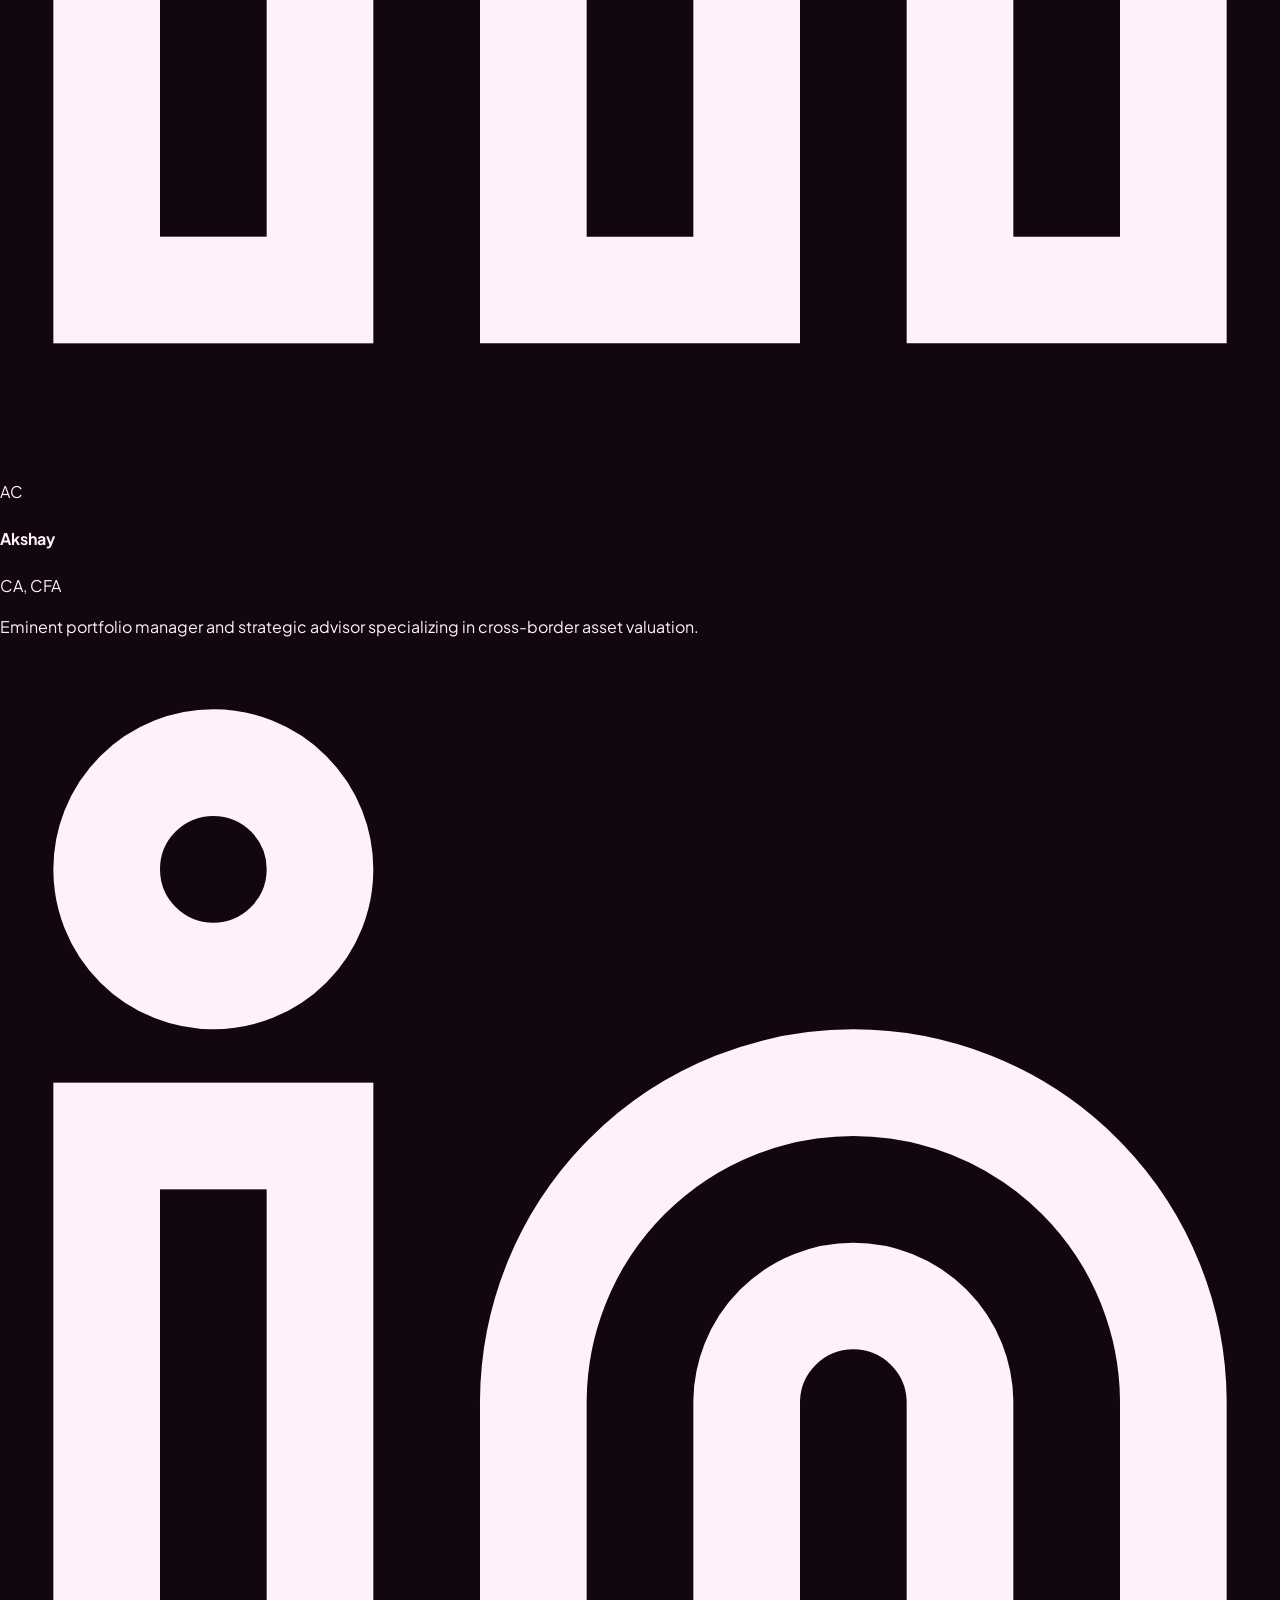
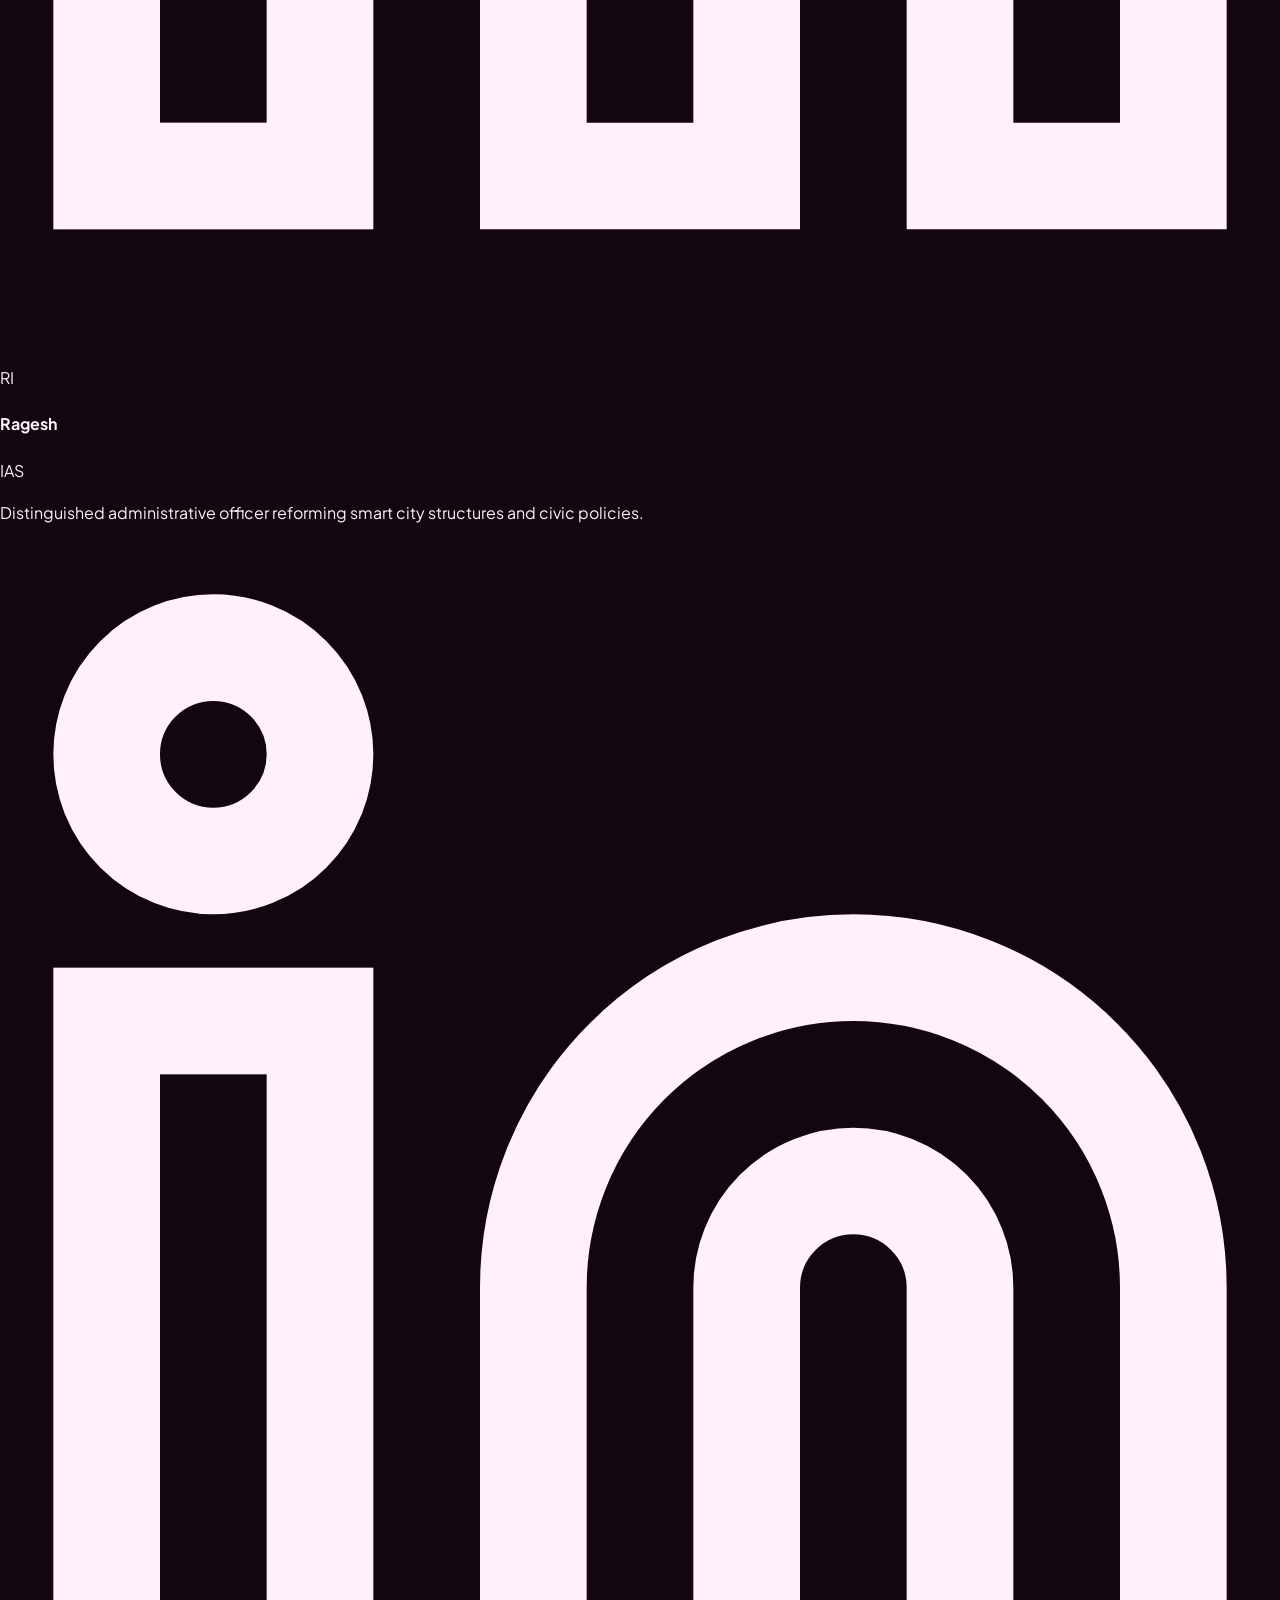
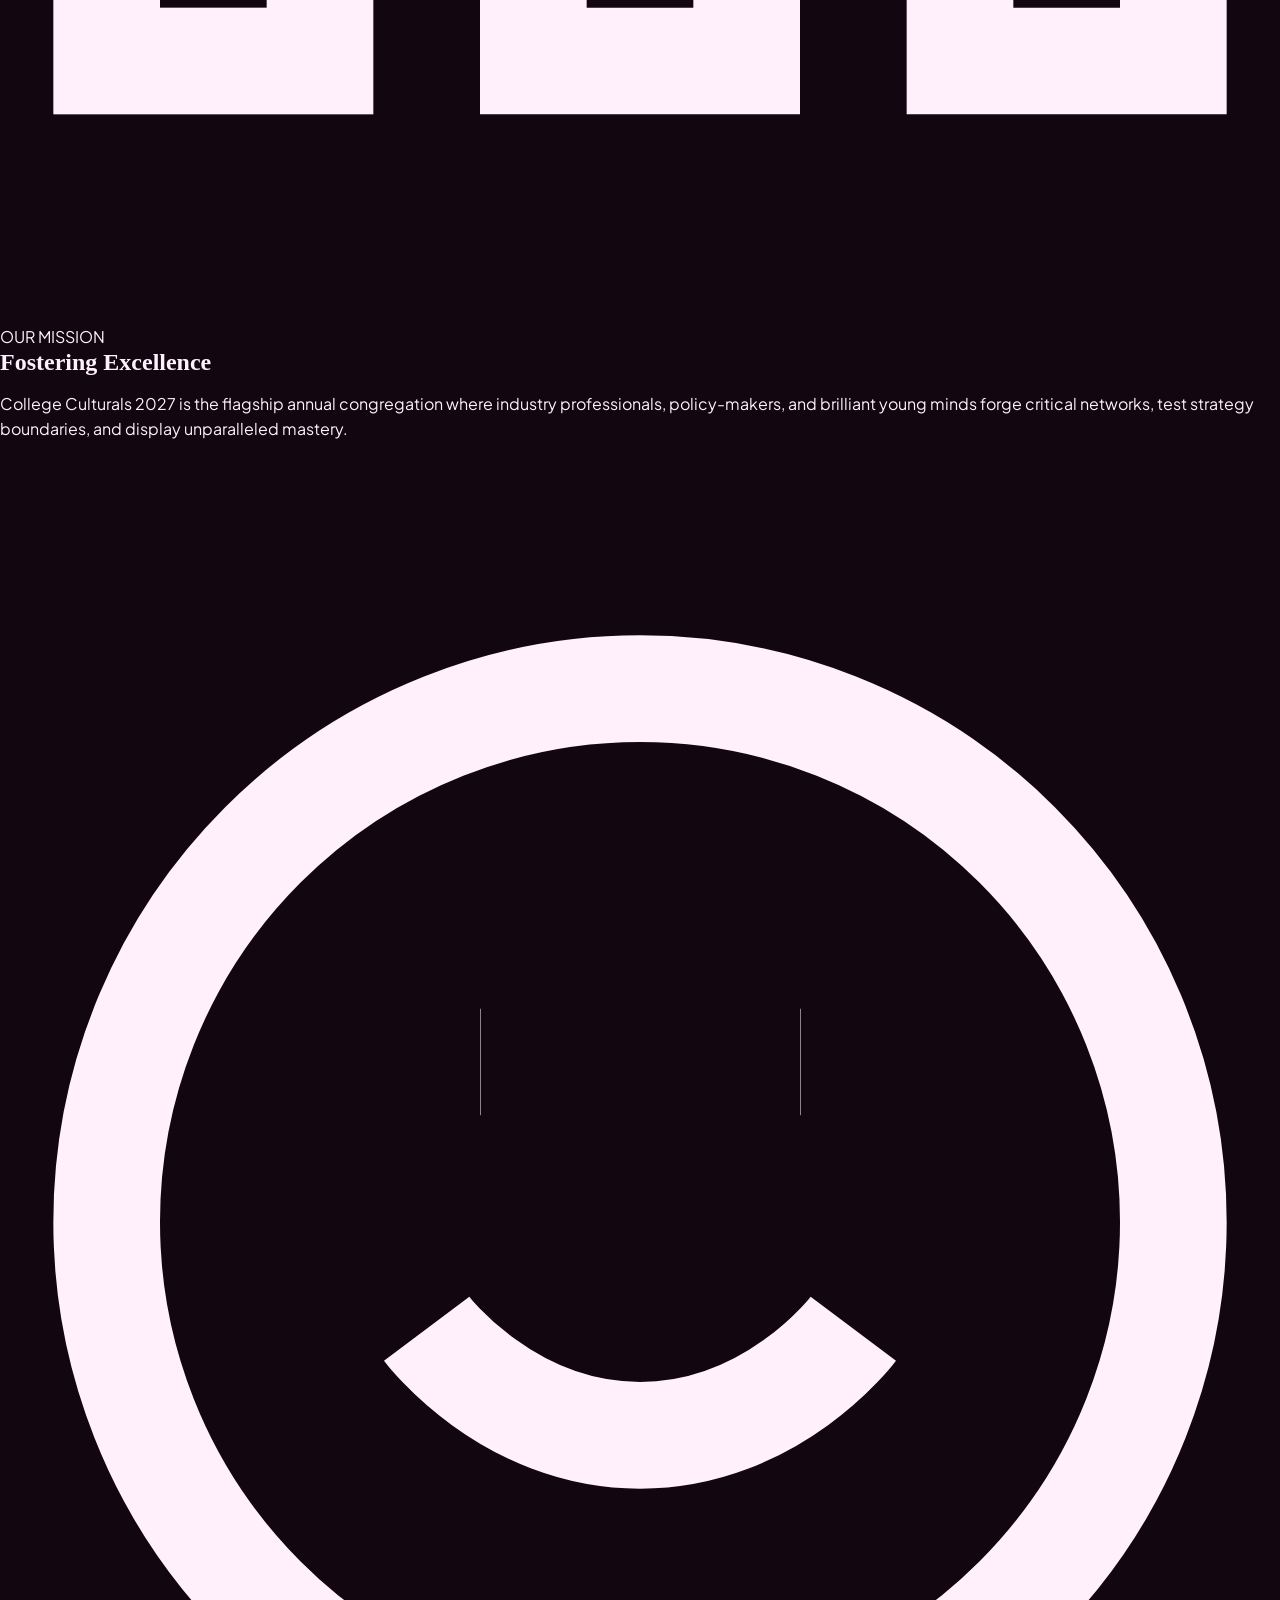
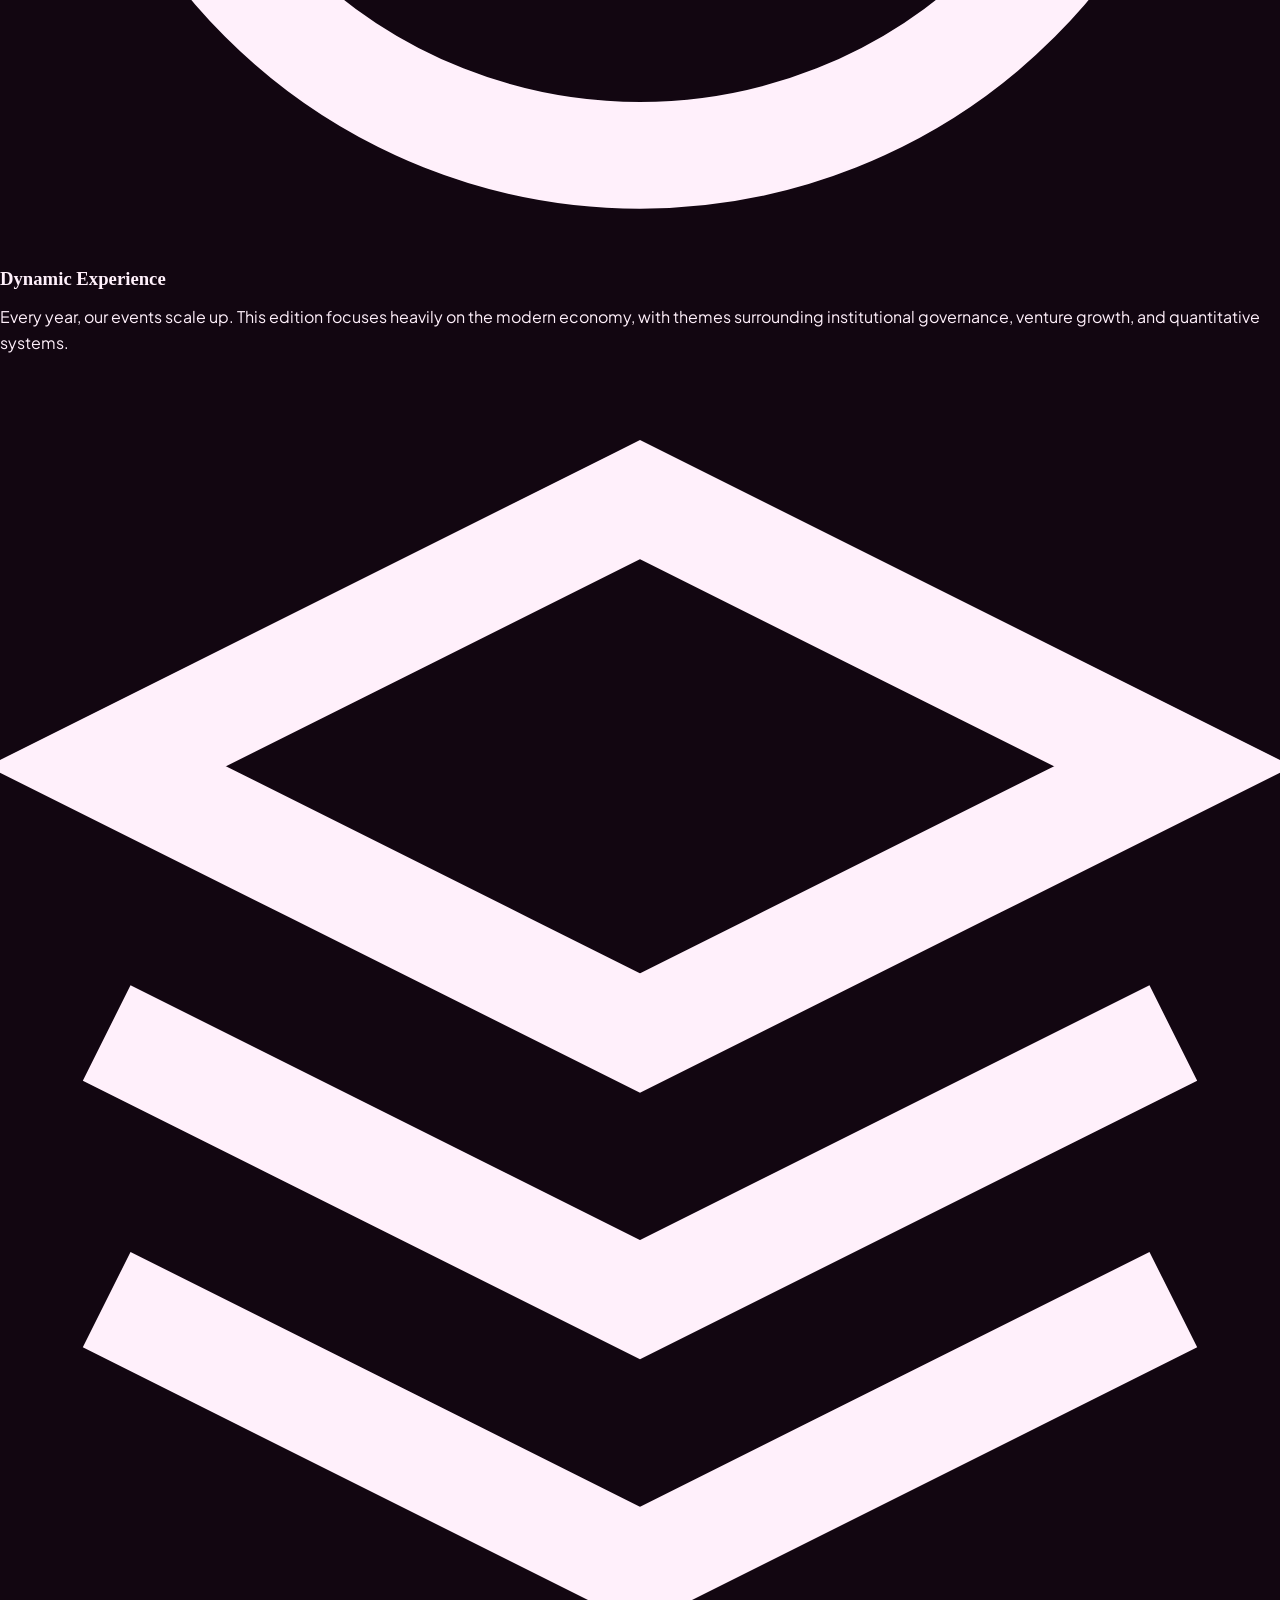
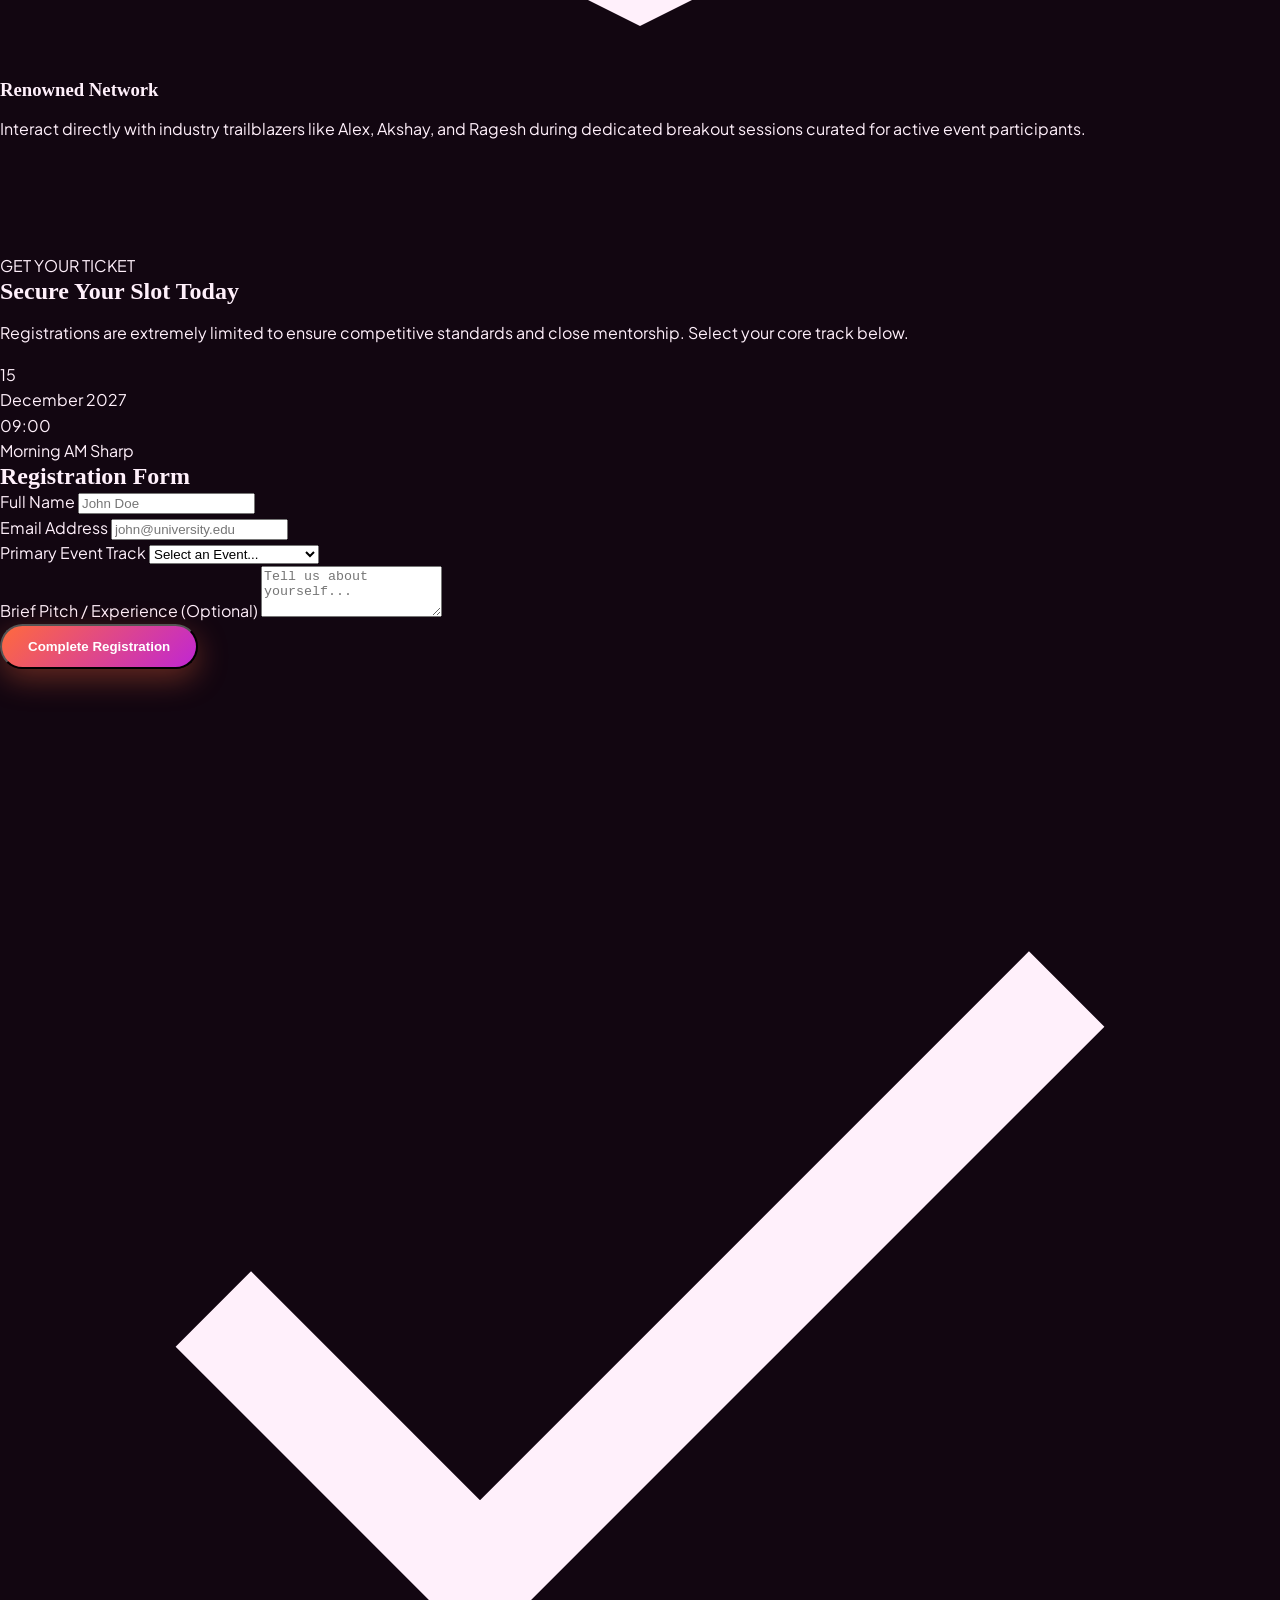
==== commit 9786176d: "chore(autosave): update site" ====
--- a/index.html
+++ b/index.html
@@ -3,177 +3,384 @@
 <head>
 <meta charset="utf-8">
 <meta name="viewport" content="width=device-width,initial-scale=1">
-<title>Contact Us — Sanskriti 2026</title>
-<meta name="description" content="Get in touch with Sanskriti 2026 organizing team. Location, maps, socials and query submission.">
-<meta name="theme-color" content="#ff6a3d">
-<link rel="icon" href="data:image/svg+xml,%3Csvg%20xmlns%3D%22http%3A%2F%2Fwww.w3.org%2F2000%2Fsvg%22%20viewBox%3D%220%200%2064%2064%22%3E%3Cdefs%3E%3ClinearGradient%20id%3D%22g%22%20x1%3D%220%22%20y1%3D%220%22%20x2%3D%221%22%20y2%3D%221%22%3E%3Cstop%20offset%3D%220%22%20stop-color%3D%22%23ff6a3d%22%2F%3E%3Cstop%20offset%3D%221%22%20stop-color%3D%22%23c026d3%22%2F%3E%3C%2FlinearGradient%3E%3C%2Fdefs%3E%3Crect%20width%3D%2264%22%20height%3D%2264%22%20rx%3D%2214%22%20fill%3D%22url(%23g)%22%2F%3E%3Ctext%20x%3D%2232%22%20y%3D%2243%22%20font-family%3D%22system-ui%2Csans-serif%22%20font-size%3D%2234%22%20font-weight%3D%22700%22%20fill%3D%22%23fff%22%20text-anchor%3D%22middle%22%3ES%3C%2Ftext%3E%3C%2Fsvg%3E">
-
+<title>College Culturals 2027</title>
 <link rel="preconnect" href="https://fonts.googleapis.com">
 <link rel="preconnect" href="https://fonts.gstatic.com" crossorigin>
-<link href="https://fonts.googleapis.com/css2?family=Merienda:wght@400\\
-<link rel="stylesheet" href="../styles.css">
-<style>
-  .contact-layout {
-    display: grid;
-    grid-template-columns: 1fr 1.2fr;
-    gap: 40px;
-    margin-top: 50px;
-    align-items: start;
-  }
-  .contact-info-card {
-    background: var(--surface);
-    border: 1px solid var(--border);
-    border-radius: var(--radius);
-    padding: 40px;
-    backdrop-filter: blur(20px);
-    -webkit-backdrop-filter: blur(20px);
-  }
-  .contact-title-sub {
-    font-family: var(--font-display);
-    color: var(--accent);
-    margin-bottom: 24px;
-    font-size: 1.8rem;
-  }
-  .contact-detail-item {
-    margin-bottom: 24px;
-  }
-  .contact-detail-item h4 {
-    font-size: 0.85rem;
-    text-transform: uppercase;
-    letter-spacing: 0.1em;
-    color: var(--muted);
-    margin: 0 0 6px 0;
-  }
-  .contact-detail-item p {
-    font-size: 1.1rem;
-    font-weight: 500;
-    margin: 0;
-    color: var(--text);
-  }
-  .social-grid {
-    display: flex;
-    gap: 12px;
-    margin-top: 32px;
-    flex-wrap: wrap;
-  }
-  .social-btn {
-    display: flex;
-    align-items: center;
-    justify-content: center;
-    width: 48px;
-    height: 48px;
-    border-radius: 50%;
-    background: rgba(255, 255, 255, 0.05);
-    border: 1px solid var(--border);
-    color: var(--text);
-    transition: all 0.3s var(--ease);
-  }
-  .social-btn:hover {
-    background: var(--grad);
-    transform: translateY(-3px);
-    border-color: transparent;
-    box-shadow: 0 8px 20px rgba(255,106,61,0.25);
-  }
-  .social-btn svg {
-    width: 20px;
-    height: 20px;
-    fill: currentColor;
-  }
-  .map-wrapper {
-    margin-top: 30px;
-    border-radius: var(--radius-sm);
-    overflow: hidden;
-    border: 1px solid var(--border);
-    height: 250px;
-  }
-  .map-wrapper iframe {
-    width: 100%;
-    height: 100%;
-    border: 0;
-  }
-  .form-container {
-    background: var(--surface);
-    border: 1px solid var(--border);
-    border-radius: var(--radius);
-    padding: 10px;
-    backdrop-filter: blur(20px);
-    -webkit-backdrop-filter: blur(20px);
-    box-shadow: var(--shadow);
-  }
-  @media (max-width: 960px) {
-    .contact-layout {
-      grid-template-columns: 1fr;
-      gap: 30px;
-    }
-  }
-</style>
+<link href="https://fonts.googleapis.com/css2?family=Plus+Jakarta+Sans:wght@300;400;500;600;700;800&family=Space+Grotesk:wght@500;700&display=value" rel="stylesheet">
+<link rel="stylesheet" href="styles.css">
 </head>
 <body>
-<header class="nav" data-nav>
-  <a class="nav-brand" href="../index.html">
-    <img src="../assets/GalSol-White.png" alt="Sanskriti 2026" class="nav-logo">
-    <span>Sanskriti 2026</span>
-  </a>
-  <nav class="nav-links">
-    <a href="../index.html">Home</a>
-    <a href="register.html">Register</a>
-    <a href="contact.html" class="active">Contact Us</a>
-  </nav>
-  <button class="nav-burger" aria-label="Menu" data-burger><span></span><span></span><span></span></button>
-</header>
-
-<main>
-<section class="hero fx-noise" data-hero data-stars style="--accent: #ff6a3d; min-height: 55vh; padding-top: 140px;">
-  <div class="hero-bg" data-bg style="background-image:linear-gradient(180deg,rgba(18,6,17,0.5),rgba(18,6,17,0.9)),url('https://images.pexels.com/photos/15141493/pexels-photo-15141493.jpeg?auto=compress&amp;cs=tinysrgb&amp;fit=crop&amp;h=627&amp;w=1200');background-size:cover;background-position:center;mix-blend-mode:multiply;"></div>
-  <div class="hero-inner" style="padding-top: 40px; padding-bottom: 20px;">
-    <span class="hero-badge reveal btn-shine">GET IN TOUCH</span>
-    <h1 class="hero-title reveal txt-shiny">Reach Out to Us</h1>
-    <p class="hero-sub reveal">Have questions about Sanskriti 2026? Connect with our team or drop us a message below.</p>
-  </div>
-</section>
-
-<section class="section fx-dotgrid" style="padding-top: 40px;">
-  <div class="section-inner">
-    <div class="contact-layout">
-      <!-- Contact Info & Map Card -->
-      <div class="contact-info-card reveal">
-        <h3 class="contact-title-sub">Quick Information</h3>
-        
-        <div class="contact-detail-item">
-          <h4>Address</h4>
-          <p>Loyola College, Sterling Road, Nungambakkam, Chennai - 600034</p>
-        </div>
-
-        <div class="contact-detail-item">
-          <h4>Email Address</h4>
-          <p><a href="mailto:info@sanskriti2026.com" style="color: var(--accent);">info@sanskriti2026.com</a></p>
-        </div>
-
-        <div class="contact-detail-item">
-          <h4>Phone Helpline</h4>
-          <p><a href="tel:+914428178200" style="color: var(--text);">+91 44 2817 8200</a></p>
-        </div>
-
-        <!-- Social Media Icons Grid -->
-        <h4 style="font-size: 0.85rem; text-transform: uppercase; letter-spacing: 0.1em; color: var(--muted); margin: 32px 0 10px 0;">Follow the Vibe</h4>
-        <div class="social-grid">
-          <!-- Instagram -->
-          <a class="social-btn" href="https://instagram.com" target="_blank" rel="noopener noreferrer" aria-label="Instagram">
-            <svg viewBox="0 0 24 24"><path d="M12 2.163c3.204 0 3.584.012 4.85.07 3.252.148 4.771 1.691 4.919 4.919.058 1.265.069 1.645.069 4.849 0 3.205-.012 3.584-.069 4.849-.149 3.225-1.664 4.771-4.919 4.919-1.266.058-1.644.07-4.85.07-3.204 0-3.584-.012-4.849-.07-3.26-.149-4.771-1.699-4.919-4.92-.058-1.265-.07-1.644-.07-4.849 0-3.204.013-3.583.07-4.849.149-3.227 1.664-4.771 4.919-4.919 1.266-.057 1.645-.069 4.849-.069zM12 0C8.741 0 8.333.014 7.053.072 2.695.272.273 2.69.073 7.051.014 8.333 0 8.741 0 12c0 3.259.014 3.668.072 4.948.2 4.358 2.618 6.78 6.98 6.98 1.281.058 1.689.072 4.948.072 3.259 0 3.668-.014 4.948-.072 4.354-.2 6.782-2.618 6.979-6.98.059-1.28.073-1.689.073-4.948 0-3.259-.014-3.667-.072-4.947-.196-4.354-2.617-6.78-6.979-6.98C15.668.014 15.259 0 12 0zm0 5.838a6.162 6.162 0 100 12.324 6.162 6.162 0 000-12.324zM12 16a4 4 0 110-8 4 4 0 010 8zm6.406-11.845a1.44 1.44 0 100 2.881 1.44 1.44 0 000-2.881z"/></svg>
-          </a>
-          <!-- X (formerly Twitter) -->
-          <a class="social-btn" href="https://x.com" target="_blank" rel="noopener noreferrer" aria-label="X">
-            <svg viewBox="0 0 24 24"><path d="M18.244 2.25h3.308l-7.227 8.26 8.502 11.24H16.17l-5.214-6.817L4.99 21.75H1.68l7.73-8.835L1.254 2.25H8.08l4.713 6.231zm-1.161 17.52h1.833L7.084 4.126H5.117z"/></svg>
-          </a>
-          <!-- LinkedIn -->
-          <a class="social-btn" href="https://linkedin.com" target="_blank" rel="noopener noreferrer" aria-label="LinkedIn">
-            <svg viewBox="0 0 24 24"><path d="M19 0h-14c-2.761 0-5 2.239-5 5v14c0 2.761 2.239 5 5 5h14c2.762 0 5-2.239 5-5v-14c0-2.761-2.238-5-5-5zm-11 19h-3v-11h3v11zm-1.5-12.268c-.966 0-1.75-.779-1.75-1.75s.784-1.75 1.75-1.75 1.75.779 1.75 1.75-.784 1.75-1.75 1.75zm13.5 12.268h-3v-5.604c0-3.368-4-3.113-4 0v5.604h-3v-11h3v1.765c1.396-2.586 7-2.777 7 2.476v6.759z"/></svg>
-          </a>
-          <!-- YouTube -->
-          <a class="social-btn" href="https://youtube.com" target="_blank" rel="noopener noreferrer" aria-label="YouTube">
-            <svg viewBox="0 0 24 24"><path d="M23.498 6.163a3.003 3.003 0 00-2.11-2.11C19.518 3.545 12 3.545 12 3.545s-7.518 0-9.388.508a3.003 3.003 0 00-2.11 2.11C0 8.033 0 12 0 12s0 3.967.502 5.837a3.003 3.003 0 002.11 2.11c1.87.508 9.388.508 9.388.508s7.518 0 9.388-.508a3.003 3.003 0 002.11-2.11C24 15.967 24 12 24 12s0-3.967-.502-5.837zM9.545 15.568V8.432L15.818 12l-6.273 3.568z"/></svg>
-          </a>
-        </div>
-
-        <!-- Google Maps Embed -->
-        <div class="map-wrapper">
+
+  <!-- Dynamic Liquid Glass Navbar -->
+  <header class="navbar">
+    <div class="nav-container">
+      <a href="#" class="logo" onclick="switchTab('home')">
+        <img src="/college-culturals-92cgy.galsol.in/assets/GalSol-White.png" alt="GalSol" class="logo-image">
+        <span>COLLEGE CULTURALS</span>
+      </a>
+      <button class="menu-toggle" onclick="toggleMenu()" aria-label="Toggle Navigation">
+        <svg viewBox="0 0 24 24" fill="none" stroke="currentColor" stroke-width="2"><line x1="3" y1="12" x2="21" y2="12"></line><line x1="3" y1="6" x2="21" y2="6"></line><line x1="3" y1="18" x2="21" y2="18"></line></svg>
+      </button>
+      <nav class="nav-links">
+        <a href="#home" class="nav-link active" onclick="switchTab('home')">Home</a>
+        <a href="#about" class="nav-link" onclick="switchTab('about')">About Us</a>
+        <a href="#register" class="nav-link" onclick="switchTab('register')">Register</a>
+        <a href="#contact" class="nav-link" onclick="switchTab('contact')">Contact Us</a>
+        <a href="#register" class="nav-btn" onclick="switchTab('register')">Join Now</a>
+      </nav>
+    </div>
+  </header>
+
+  <!-- Main Viewport Container with Page Transitions -->
+  <main class="main-content">
+
+    <!-- PAGE 1: HOME PAGE -->
+    <section id="home-page" class="tab-page active">
+      <!-- Hero Section -->
+      <section class="hero">
+        <div class="hero-bg-blobs">
+          <div class="blob blob-1"></div>
+          <div class="blob blob-2"></div>
+        </div>
+        <div class="hero-content text-center">
+          <span class="hero-badge animate-fade">
+            <svg class="icon-spin" viewBox="0 0 24 24" fill="none" stroke="currentColor" stroke-width="2"><circle cx="12" cy="12" r="10"></circle><path d="M12 6v6l4 2"></path></svg>
+            December 15, 2027 • 9:00 AM
+          </span>
+          <h1 class="hero-title animate-up">The Pinnacle of <span class="text-gradient">Intellectual & Culturals</span> Excellence</h1>
+          <p class="hero-subtitle animate-up-delayed">Unleash your potential in high-stakes strategy, intellect, and leadership challenges. Designed for the visionaries of tomorrow.</p>
+          <div class="hero-actions animate-up-delayed">
+            <a href="#register" class="btn btn-primary" onclick="switchTab('register')">Secure Your Pass</a>
+            <a href="#about" class="btn btn-secondary" onclick="switchTab('about')">Explore Events</a>
+          </div>
+        </div>
+      </section>
+
+      <!-- Key Events Section -->
+      <section class="section">
+        <div class="section-header text-center">
+          <span class="tag">COMPETE & CONQUER</span>
+          <h2>Flagship Events</h2>
+          <p class="section-desc">Test your limits in carefully curated events spanning analytics, financial trading, fast-paced trivia, and venture pitches.</p>
+        </div>
+        <div class="grid grid-4">
+          <!-- Quiz -->
+          <div class="event-card">
+            <div class="event-icon-box">
+              <svg viewBox="0 0 24 24" fill="none" stroke="currentColor" stroke-width="2"><path d="M9.09 9a3 3 0 0 1 5.83 1c0 2-3 3-3 3"></path><line x1="12" y1="17" x2="12.01" y2="17"></line></svg>
+            </div>
+            <h3>Intellect Quiz</h3>
+            <p>Battle against the sharpest brains answering core tech, business, and general trivia under intense time limits.</p>
+          </div>
+          <!-- Case Study -->
+          <div class="event-card">
+            <div class="event-icon-box">
+              <svg viewBox="0 0 24 24" fill="none" stroke="currentColor" stroke-width="2"><path d="M14 2H6a2 2 0 0 0-2 2v16a2 2 0 0 0 2 2h12a2 2 0 0 0 2-2V8z"></path><polyline points="14 2 14 8 20 8"></polyline><line x1="16" y1="13" x2="8" y2="13"></line><line x1="16" y1="17" x2="8" y2="17"></line><polyline points="10 9 9 9 8 9"></polyline></svg>
+            </div>
+            <h3>Case Study Challenge</h3>
+            <p>Deconstruct actual corporate bottlenecks, craft strategic roadmaps, and present to veteran industrial boards.</p>
+          </div>
+          <!-- Shark Tank -->
+          <div class="event-card">
+            <div class="event-icon-box">
+              <svg viewBox="0 0 24 24" fill="none" stroke="currentColor" stroke-width="2"><rect x="2" y="7" width="20" height="14" rx="2" ry="2"></rect><path d="M16 21V5a2 2 0 0 0-2-2h-4a2 2 0 0 0-2 2v16"></path></svg>
+            </div>
+            <h3>Shark Tank</h3>
+            <p>Pitch your revolutionary product designs to high-profile venture capitalists and win seed funding support.</p>
+          </div>
+          <!-- Stock Trading -->
+          <div class="event-card">
+            <div class="event-icon-box">
+              <svg viewBox="0 0 24 24" fill="none" stroke="currentColor" stroke-width="2"><polyline points="23 6 13.5 15.5 8.5 10.5 1 18"></polyline><polyline points="17 6 23 6 23 12"></polyline></svg>
+            </div>
+            <h3>Stock Trading</h3>
+            <p>Showcase trading agility on live simulated markets. Master leverage, news-breaks, and portfolio management.</p>
+          </div>
+        </div>
+      </section>
+
+      <!-- Keynote Speakers Section -->
+      <section class="section bg-light-section">
+        <div class="section-header text-center">
+          <span class="tag">DISTINGUISHED GUESTS</span>
+          <h2>Keynote Speakers</h2>
+          <p class="section-desc">Learn from distinguished disruptors, civil architects, and financial titans steering today's global economy.</p>
+        </div>
+        <div class="grid grid-3">
+          <!-- Speaker 1 -->
+          <div class="speaker-card">
+            <div class="speaker-img-wrapper">
+              <div class="speaker-initials">AG</div>
+            </div>
+            <div class="speaker-details">
+              <h4>Alex</h4>
+              <span class="speaker-title">CEO, GALSOL</span>
+              <p>Leading cloud-scale digital transformation initiatives across global enterprise landscapes.</p>
+              <div class="speaker-socials">
+                <svg viewBox="0 0 24 24" fill="none" stroke="currentColor" stroke-width="2"><path d="M16 8a6 6 0 0 1 6 6v7h-4v-7a2 2 0 0 0-2-2 2 2 0 0 0-2 2v7h-4v-7a6 6 0 0 1 6-6z"></path><rect x="2" y="9" width="4" height="12"></rect><circle cx="4" cy="4" r="2"></circle></svg>
+              </div>
+            </div>
+          </div>
+          <!-- Speaker 2 -->
+          <div class="speaker-card">
+            <div class="speaker-img-wrapper">
+              <div class="speaker-initials">AC</div>
+            </div>
+            <div class="speaker-details">
+              <h4>Akshay</h4>
+              <span class="speaker-title">CA, CFA</span>
+              <p>Eminent portfolio manager and strategic advisor specializing in cross-border asset valuation.</p>
+              <div class="speaker-socials">
+                <svg viewBox="0 0 24 24" fill="none" stroke="currentColor" stroke-width="2"><path d="M16 8a6 6 0 0 1 6 6v7h-4v-7a2 2 0 0 0-2-2 2 2 0 0 0-2 2v7h-4v-7a6 6 0 0 1 6-6z"></path><rect x="2" y="9" width="4" height="12"></rect><circle cx="4" cy="4" r="2"></circle></svg>
+              </div>
+            </div>
+          </div>
+          <!-- Speaker 3 -->
+          <div class="speaker-card">
+            <div class="speaker-img-wrapper">
+              <div class="speaker-initials">RI</div>
+            </div>
+            <div class="speaker-details">
+              <h4>Ragesh</h4>
+              <span class="speaker-title">IAS</span>
+              <p>Distinguished administrative officer reforming smart city structures and civic policies.</p>
+              <div class="speaker-socials">
+                <svg viewBox="0 0 24 24" fill="none" stroke="currentColor" stroke-width="2"><path d="M16 8a6 6 0 0 1 6 6v7h-4v-7a2 2 0 0 0-2-2 2 2 0 0 0-2 2v7h-4v-7a6 6 0 0 1 6-6z"></path><rect x="2" y="9" width="4" height="12"></rect><circle cx="4" cy="4" r="2"></circle></svg>
+              </div>
+            </div>
+          </div>
+        </div>
+      </section>
+    </section>
+
+    <!-- PAGE 2: ABOUT US -->
+    <section id="about-page" class="tab-page">
+      <div class="about-hero text-center">
+        <span class="tag">OUR MISSION</span>
+        <h1 class="text-gradient">Fostering Excellence</h1>
+        <p class="lead text-max-width">College Culturals 2027 is the flagship annual congregation where industry professionals, policy-makers, and brilliant young minds forge critical networks, test strategy boundaries, and display unparalleled mastery.</p>
+      </div>
+
+      <div class="section grid grid-2">
+        <div class="glass-card flex-center">
+          <div class="about-icon">
+            <svg viewBox="0 0 24 24" fill="none" stroke="currentColor" stroke-width="2"><circle cx="12" cy="12" r="10"></circle><path d="M8 14s1.5 2 4 2 4-2 4-2"></path><line x1="9" y1="9" x2="9.01" y2="9"></line><line x1="15" y1="9" x2="15.01" y2="9"></line></svg>
+          </div>
+          <h3>Dynamic Experience</h3>
+          <p>Every year, our events scale up. This edition focuses heavily on the modern economy, with themes surrounding institutional governance, venture growth, and quantitative systems.</p>
+        </div>
+        <div class="glass-card flex-center">
+          <div class="about-icon">
+            <svg viewBox="0 0 24 24" fill="none" stroke="currentColor" stroke-width="2"><polygon points="12 2 2 7 12 12 22 7 12 2"></polygon><polyline points="2 17 12 22 22 17"></polyline><polyline points="2 12 12 17 22 12"></polyline></svg>
+          </div>
+          <h3>Renowned Network</h3>
+          <p>Interact directly with industry trailblazers like Alex, Akshay, and Ragesh during dedicated breakout sessions curated for active event participants.</p>
+        </div>
+      </div>
+    </section>
+
+    <!-- PAGE 3: REGISTRATION -->
+    <section id="register-page" class="tab-page">
+      <div class="register-layout">
+        <div class="register-info">
+          <span class="tag">GET YOUR TICKET</span>
+          <h1 class="text-gradient">Secure Your Slot Today</h1>
+          <p class="lead">Registrations are extremely limited to ensure competitive standards and close mentorship. Select your core track below.</p>
+          
+          <div class="info-metric">
+            <div class="metric-num">15</div>
+            <div class="metric-lbl">December 2027</div>
+          </div>
+          <div class="info-metric">
+            <div class="metric-num">09:00</div>
+            <div class="metric-lbl">Morning AM Sharp</div>
+          </div>
+        </div>
+
+        <div class="glass-card form-container">
+          <h2>Registration Form</h2>
+          <form id="regForm" onsubmit="handleRegistration(event)">
+            <div class="form-group">
+              <label for="reg-name">Full Name</label>
+              <input type="text" id="reg-name" placeholder="John Doe" required>
+            </div>
+            <div class="form-group">
+              <label for="reg-email">Email Address</label>
+              <input type="email" id="reg-email" placeholder="john@university.edu" required>
+            </div>
+            <div class="form-group">
+              <label for="reg-event">Primary Event Track</label>
+              <select id="reg-event" required>
+                <option value="">Select an Event...</option>
+                <option value="quiz">Intellect Quiz</option>
+                <option value="case">Case Study Challenge</option>
+                <option value="shark">Shark Tank Pitch</option>
+                <option value="trading">Stock Trading Simulation</option>
+              </select>
+            </div>
+            <div class="form-group">
+              <label for="reg-notes">Brief Pitch / Experience (Optional)</label>
+              <textarea id="reg-notes" rows="3" placeholder="Tell us about yourself..."></textarea>
+            </div>
+            <button type="submit" class="btn btn-primary btn-block">Complete Registration</button>
+          </form>
+          <div id="form-success" class="form-success-alert hide">
+            <svg viewBox="0 0 24 24" fill="none" stroke="currentColor" stroke-width="2"><polyline points="20 6 9 17 4 12"></polyline></svg>
+            Registration Received! We have dispatched instructions to your mailbox.
+          </div>
+        </div>
+      </div>
+    </section>
+
+    <!-- PAGE 4: CONTACT US -->
+    <section id="contact-page" class="tab-page">
+      <div class="section-header text-center">
+        <span class="tag">GET IN TOUCH</span>
+        <h1 class="text-gradient">We are Here to Help</h1>
+        <p class="section-desc">Have questions regarding schedules, guidelines, or accommodations? Write to our support bureau.</p>
+      </div>
+
+      <div class="grid grid-2">
+        <div class="glass-card">
+          <h3>Contact Details</h3>
+          <p class="muted">Reach out directly via official communication portals:</p>
+          <div class="contact-method">
+            <svg class="contact-icon" viewBox="0 0 24 24" fill="none" stroke="currentColor" stroke-width="2"><path d="M4 4h16c1.1 0 2 .9 2 2v12c0 1.1-.9 2-2 2H4c-1.1 0-2-.9-2-2V6c0-1.1.9-2 2-2z"></path><polyline points="22,6 12,13 2,6"></polyline></svg>
+            <div>
+              <strong>Email Us</strong>
+              <div class="val">culturals@college.edu</div>
+            </div>
+          </div>
+          <div class="contact-method">
+            <svg class="contact-icon" viewBox="0 0 24 24" fill="none" stroke="currentColor" stroke-width="2"><path d="M22 16.92v3a2 2 0 0 1-2.18 2 19.79 19.79 0 0 1-8.63-3.07 19.5 19.5 0 0 1-6-6 19.79 19.79 0 0 1-3.07-8.67A2 2 0 0 1 4.11 2h3a2 2 0 0 1 2 1.72 12.84 12.84 0 0 0 .7 2.81 2 2 0 0 1-.45 2.11L8.09 9.91a16 16 0 0 0 6 6l1.27-1.27a2 2 0 0 1 2.11-.45 12.84 12.84 0 0 0 2.81.7A2 2 0 0 1 22 16.92z"></path></svg>
+            <div>
+              <strong>Support Hotline</strong>
+              <div class="val">+1 (555) 019-2831</div>
+            </div>
+          </div>
+          <div class="contact-method">
+            <svg class="contact-icon" viewBox="0 0 24 24" fill="none" stroke="currentColor" stroke-width="2"><circle cx="12" cy="12" r="10"></circle><line x1="2" y1="12" x2="22" y2="12"></line><path d="M12 2a15.3 15.3 0 0 1 4 10 15.3 15.3 0 0 1-4 10 15.3 15.3 0 0 1-4-10 15.3 15.3 0 0 1 4-10z"></path></svg>
+            <div>
+              <strong>Global Portal</strong>
+              <div class="val">galsol.in</div>
+            </div>
+          </div>
+        </div>
+
+        <div class="glass-card">
+          <h3>Send a Quick Query</h3>
+          <form onsubmit="handleContact(event)">
+            <div class="form-group">
+              <label>Name</label>
+              <input type="text" placeholder="John" required>
+            </div>
+            <div class="form-group">
+              <label>Query Detail</label>
+              <textarea rows="4" placeholder="How can we assist you?" required></textarea>
+            </div>
+            <button class="btn btn-primary btn-block">Transmit Message</button>
+          </form>
+          <div id="contact-success" class="form-success-alert hide">
+            <svg viewBox="0 0 24 24" fill="none" stroke="currentColor" stroke-width="2"><polyline points="20 6 9 17 4 12"></polyline></svg>
+            Message Sent Successfully!
+          </div>
+        </div>
+      </div>
+    </section>
+
+  </main>
+
+  <!-- Modern Deep Ocean Footer -->
+  <footer class="footer">
+    <div class="footer-grid">
+      <div>
+        <a href="#" class="logo footer-logo" onclick="switchTab('home')">
+          <img src="assets/GalSol-White.png" alt="GalSol" class="logo-image">
+          <span>COLLEGE CULTURALS</span>
+        </a>
+        <p class="footer-tagline">Setting global benchmarks in academic and practical culturals. Partnered with enterprise visionaries.</p>
+      </div>
+      <div>
+        <h4>Key Links</h4>
+        <ul class="footer-links">
+          <li><a href="#home" onclick="switchTab('home')">Home Hub</a></li>
+          <li><a href="#about" onclick="switchTab('about')">About Us</a></li>
+          <li><a href="#register" onclick="switchTab('register')">Register Now</a></li>
+          <li><a href="#contact" onclick="switchTab('contact')">Connect Us</a></li>
+        </ul>
+      </div>
+      <div>
+        <h4>Featured Events</h4>
+        <ul class="footer-links">
+          <li><a href="#home" onclick="switchTab('home')">Intellect Quiz</a></li>
+          <li><a href="#home" onclick="switchTab('home')">Case Study Challenge</a></li>
+          <li><a href="#home" onclick="switchTab('home')">Shark Tank Pitch</a></li>
+          <li><a href="#home" onclick="switchTab('home')">Stock Trading</a></li>
+        </ul>
+      </div>
+    </div>
+    <div class="footer-bottom">
+      <p>&copy; 2027 College Culturals. Powered by <a href="https://galsol.in" target="_blank" class="footer-credit">GalSol AI</a>. All rights reserved.</p>
+    </div>
+  </footer>
+
+  <script>
+    // Smooth navigation handling between Pages (tabs) with entry transitions
+    // Hide all pages
+    function switchTab(tabId) {
+      document.querySelectorAll('.tab-page').forEach(page => {
+        page.classList.remove('active');
+      });
+      // Show targeted page
+      const activePage = document.getElementById(tabId + '-page');
+      if (activePage) {
+        activePage.classList.add('active');
+        // Scroll elegantly to top
+        window.scrollTo({ top: 0, behavior: 'smooth' });
+      }
+
+      // Update active nav style
+      document.querySelectorAll('.nav-link').forEach(link => {
+        link.classList.remove('active');
+        if(link.getAttribute('href') === '#' + tabId) {
+          link.classList.add('active');
+        }
+      });
+
+      // Close mobile dropdown menu if open
+      const navLinks = document.querySelector('.nav-links');
+      navLinks.classList.remove('open');
+    }
+
+    // Toggle Mobile Navbar Menu
+    function toggleMenu() {
+      const navLinks = document.querySelector('.nav-links');
+      navLinks.classList.toggle('open');
+    }
+
+    // Simple Form Submission Handlers
+    function handleRegistration(e) {
+      e.preventDefault();
+      document.getElementById('regForm').style.display = 'none';
+      const success = document.getElementById('form-success');
+      success.classList.remove('hide');
+    }
+
+    // Simple Contact Form Handlers
+    function handleContact(e) {
+      e.preventDefault();
+      e.target.style.display = 'none';
+      const success = document.getElementById('contact-success');
+      success.classList.remove('hide');
+    }
+
+    // Initialize from URL Hash if any
+    window.addEventListener('DOMContentLoaded', () => {
+      const hash = window.location.hash.substring(1);
+      if(['home', 'about', 'register', 'contact'].includes(hash)) {
+        switchTab(hash);
+      }
+    });
+  </script>
+</body>
+</html>
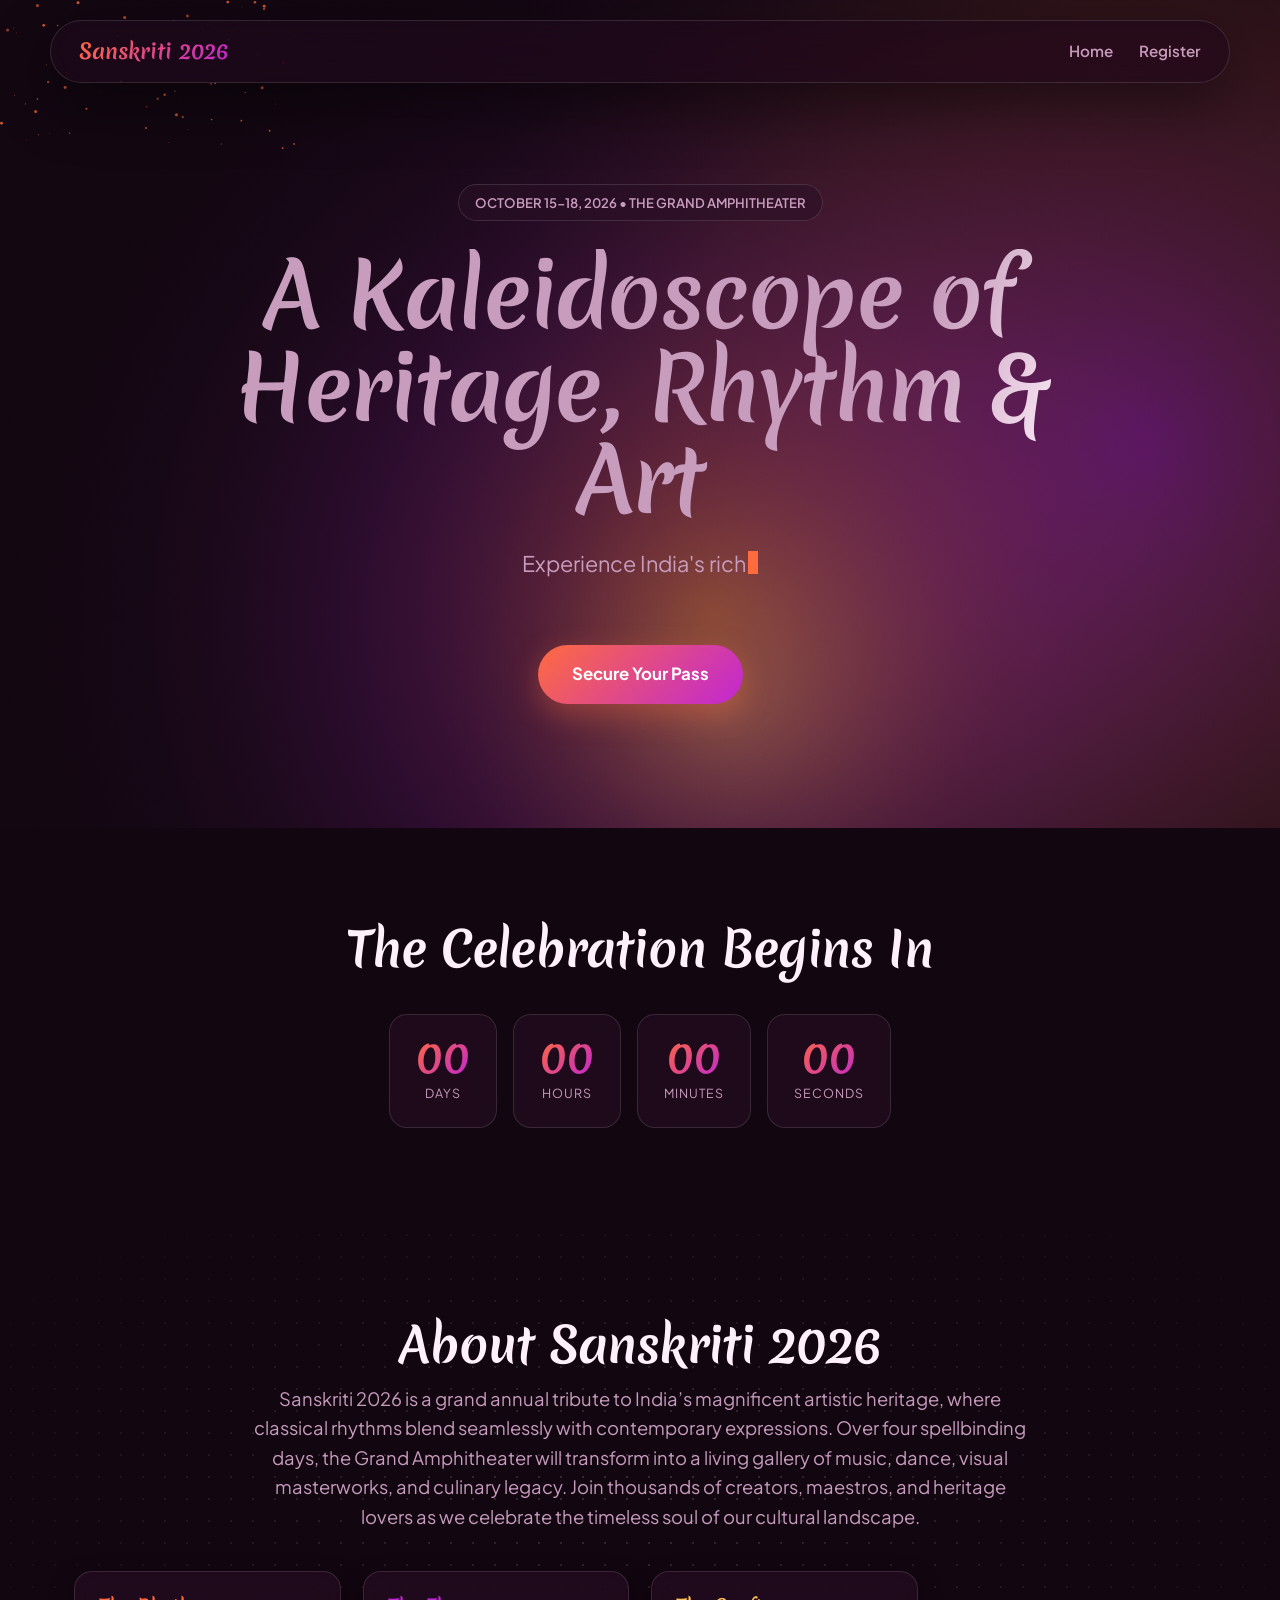
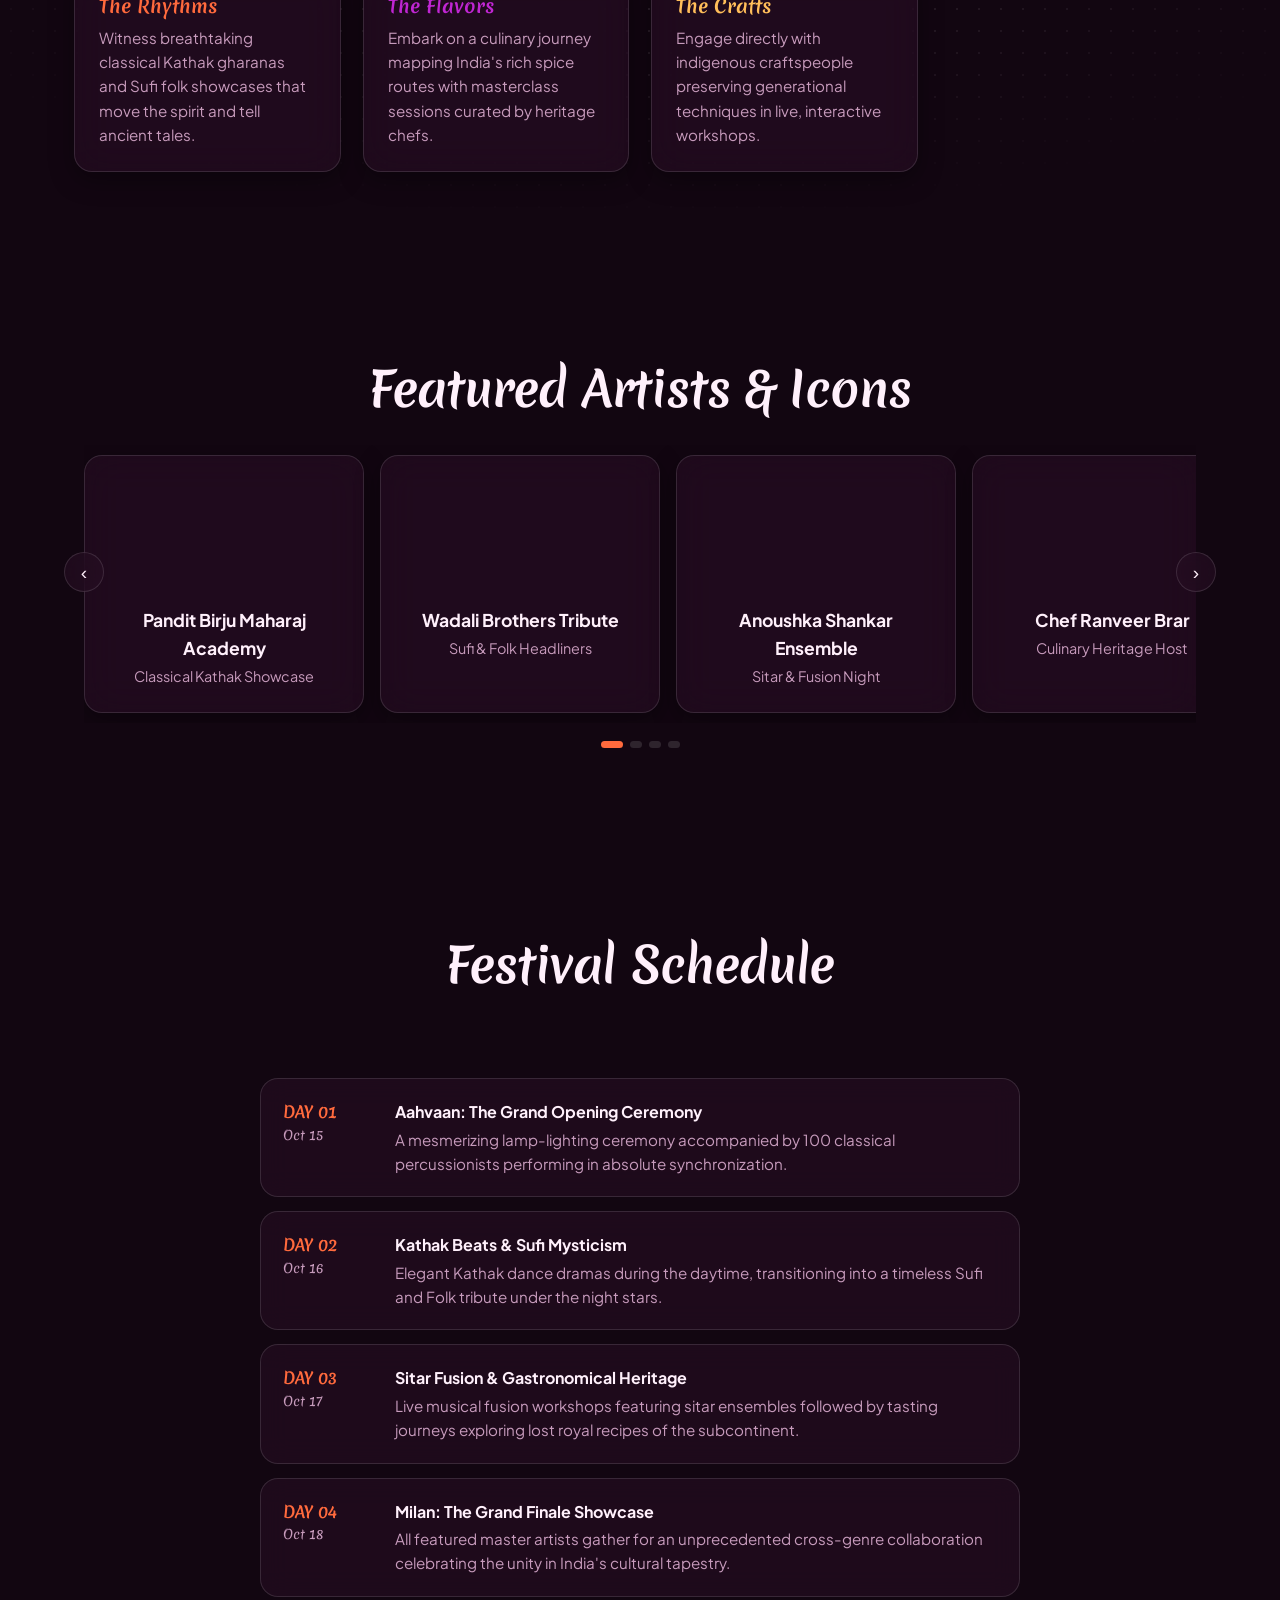
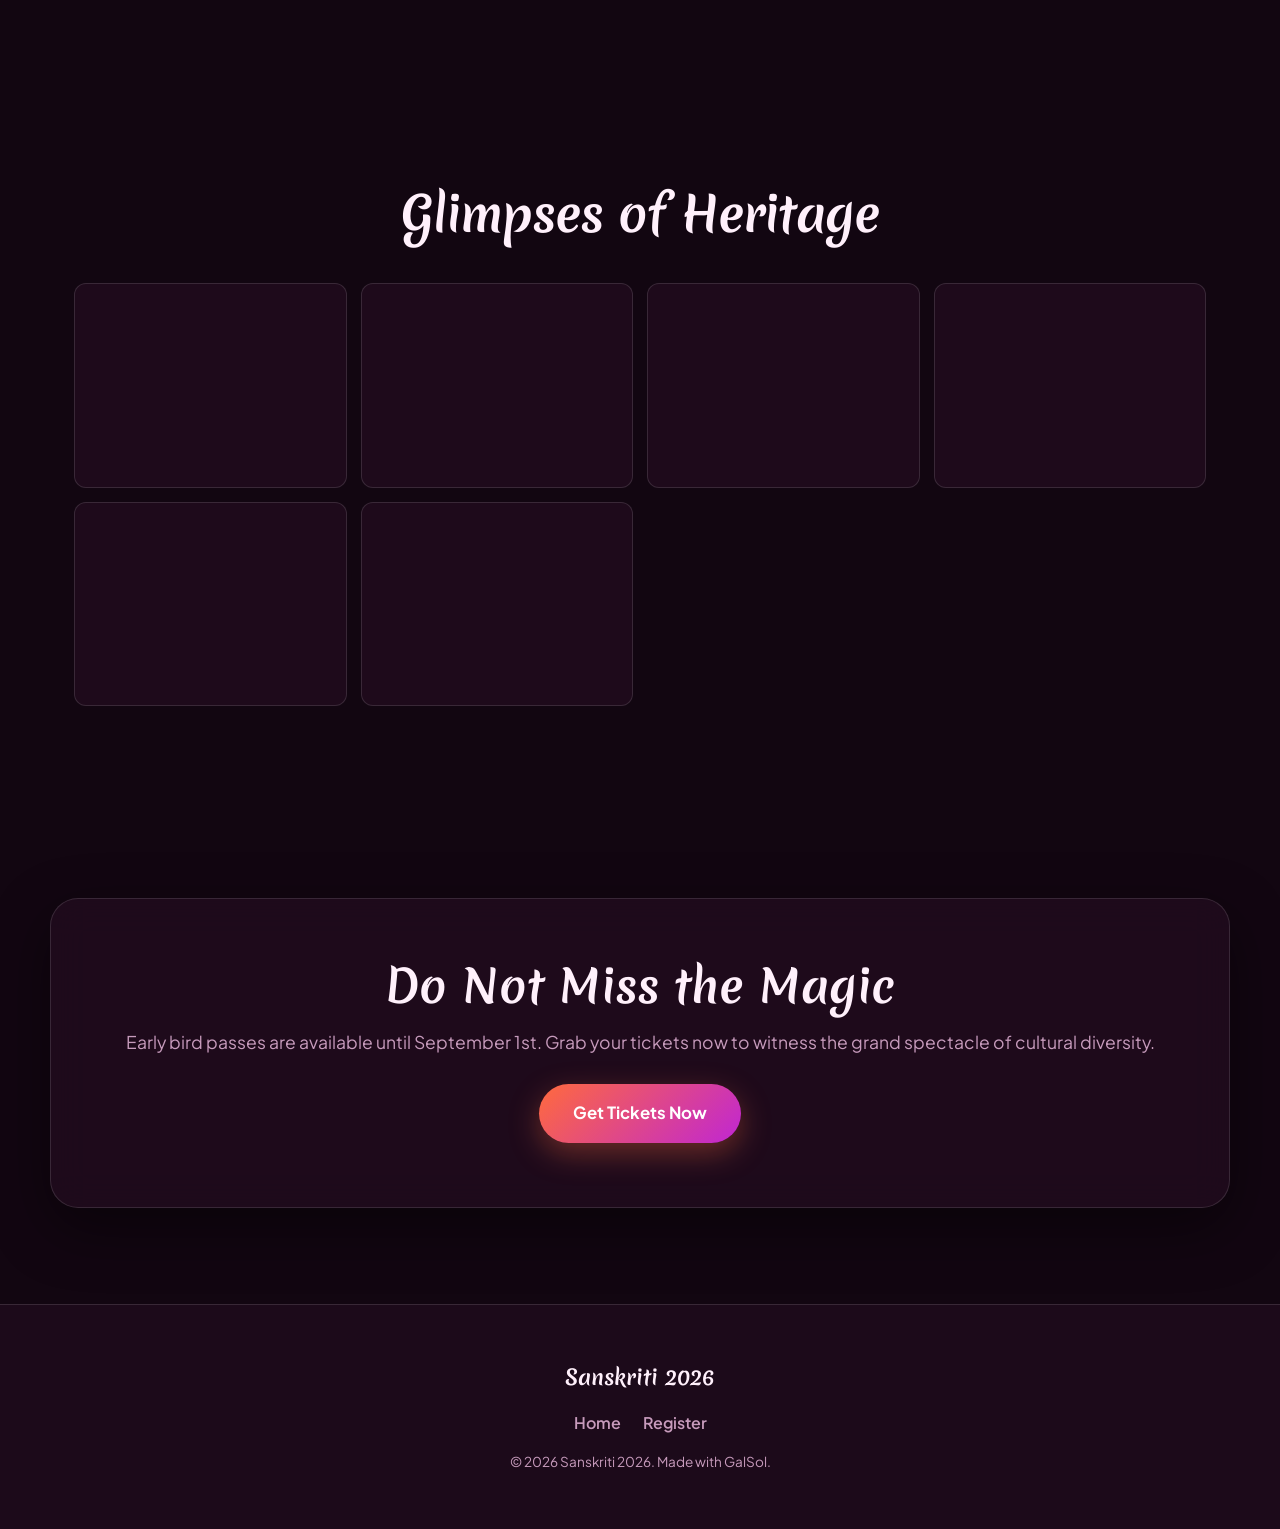
==== commit 51e279aa: "chore(autosave): update site" ====
--- a/index.html
+++ b/index.html
@@ -3,384 +3,162 @@
 <head>
 <meta charset="utf-8">
 <meta name="viewport" content="width=device-width,initial-scale=1">
-<title>College Culturals 2027</title>
+<title>Sanskriti 2026</title>
+<meta name="description" content="Sanskriti 2026 — details, schedule and registration.">
+<meta name="theme-color" content="#ff6a3d">
+<link rel="icon" href="data:image/svg+xml,%3Csvg%20xmlns%3D%22http%3A%2F%2Fwww.w3.org%2F2000%2Fsvg%22%20viewBox%3D%220%200%2064%2064%22%3E%3Cdefs%3E%3ClinearGradient%20id%3D%22g%22%20x1%3D%220%22%20y1%3D%220%22%20x2%3D%221%22%20y2%3D%221%22%3E%3Cstop%20offset%3D%220%22%20stop-color%3D%22%23ff6a3d%22%2F%3E%3Cstop%20offset%3D%221%22%20stop-color%3D%22%23c026d3%22%2F%3E%3C%2FlinearGradient%3E%3C%2Fdefs%3E%3Crect%20width%3D%2264%22%20height%3D%2264%22%20rx%3D%2214%22%20fill%3D%22url(%23g)%22%2F%3E%3Ctext%20x%3D%2232%22%20y%3D%2243%22%20font-family%3D%22system-ui%2Csans-serif%22%20font-size%3D%2234%22%20font-weight%3D%22700%22%20fill%3D%22%23fff%22%20text-anchor%3D%22middle%22%3ES%3C%2Ftext%3E%3C%2Fsvg%3E">
+
+<meta property="og:type" content="website">
+<meta property="og:site_name" content="Sanskriti 2026">
+<meta property="og:title" content="Sanskriti 2026">
+<meta property="og:description" content="Sanskriti 2026 — details, schedule and registration.">
+
+
+<meta name="twitter:card" content="summary">
+<meta name="twitter:title" content="Sanskriti 2026">
+<meta name="twitter:description" content="Sanskriti 2026 — details, schedule and registration.">
+
 <link rel="preconnect" href="https://fonts.googleapis.com">
 <link rel="preconnect" href="https://fonts.gstatic.com" crossorigin>
-<link href="https://fonts.googleapis.com/css2?family=Plus+Jakarta+Sans:wght@300;400;500;600;700;800&family=Space+Grotesk:wght@500;700&display=value" rel="stylesheet">
+<link href="https://fonts.googleapis.com/css2?family=Merienda:wght@400;700&family=Plus+Jakarta+Sans:wght@400;500;600;700&display=swap" rel="stylesheet">
 <link rel="stylesheet" href="styles.css">
 </head>
 <body>
-
-  <!-- Dynamic Liquid Glass Navbar -->
-  <header class="navbar">
-    <div class="nav-container">
-      <a href="#" class="logo" onclick="switchTab('home')">
-        <img src="/college-culturals-92cgy.galsol.in/assets/GalSol-White.png" alt="GalSol" class="logo-image">
-        <span>COLLEGE CULTURALS</span>
-      </a>
-      <button class="menu-toggle" onclick="toggleMenu()" aria-label="Toggle Navigation">
-        <svg viewBox="0 0 24 24" fill="none" stroke="currentColor" stroke-width="2"><line x1="3" y1="12" x2="21" y2="12"></line><line x1="3" y1="6" x2="21" y2="6"></line><line x1="3" y1="18" x2="21" y2="18"></line></svg>
-      </button>
-      <nav class="nav-links">
-        <a href="#home" class="nav-link active" onclick="switchTab('home')">Home</a>
-        <a href="#about" class="nav-link" onclick="switchTab('about')">About Us</a>
-        <a href="#register" class="nav-link" onclick="switchTab('register')">Register</a>
-        <a href="#contact" class="nav-link" onclick="switchTab('contact')">Contact Us</a>
-        <a href="#register" class="nav-btn" onclick="switchTab('register')">Join Now</a>
-      </nav>
+<header class="nav" data-nav>
+  <a class="nav-brand" href="index.html">Sanskriti 2026</a>
+  <nav class="nav-links"><a href="index.html">Home</a><a href="pages/register.html">Register</a></nav>
+  <button class="nav-burger" aria-label="Menu" data-burger><span></span><span></span><span></span></button>
+</header>
+<main>
+<section class="hero fx-noise" data-hero data-fluid-gradient data-sparkles data-clickspark style="--accent: #ff6a3d;">
+  <div class="hero-bg" data-bg style="background-image:linear-gradient(180deg,rgba(18,6,17,0.45),rgba(18,6,17,0.9)),url('https://images.pexels.com/photos/15141493/pexels-photo-15141493.jpeg?auto=compress&amp;cs=tinysrgb&amp;fit=crop&amp;h=627&amp;w=1200');background-size:cover;background-position:center;mix-blend-mode:multiply;"></div>
+  <div class="hero-inner">
+    <span class="hero-badge reveal btn-shine">OCTOBER 15-18, 2026 • THE GRAND AMPHITHEATER</span>
+    <h1 class="hero-title reveal txt-shiny" data-tilt>A Kaleidoscope of Heritage, Rhythm &amp; Art</h1>
+    <p class="hero-sub reveal" style="min-height: 3em;"><span data-typewriter="Experience India's richest cultural tapestry.|Four days of breathtaking masterclasses.|A grand celebration of music and culinary heritage.">Experience India's richest cultural tapestry.</span></p>
+    <a class="btn btn-lg btn-shine reveal" data-magnetic href="pages/register.html">Secure Your Pass</a>
+  </div>
+</section>
+<section class="section countdown-section" id="countdown">
+  <div class="section-inner">
+    <h2 class="section-title reveal">The Celebration Begins In</h2>
+    <div class="countdown reveal" data-countdown="2026-10-15T10:00:00">
+      <div class="cd-unit"><span data-cd="days">00</span><small>Days</small></div>
+      <div class="cd-unit"><span data-cd="hours">00</span><small>Hours</small></div>
+      <div class="cd-unit"><span data-cd="mins">00</span><small>Minutes</small></div>
+      <div class="cd-unit"><span data-cd="secs">00</span><small>Seconds</small></div>
     </div>
-  </header>
-
-  <!-- Main Viewport Container with Page Transitions -->
-  <main class="main-content">
-
-    <!-- PAGE 1: HOME PAGE -->
-    <section id="home-page" class="tab-page active">
-      <!-- Hero Section -->
-      <section class="hero">
-        <div class="hero-bg-blobs">
-          <div class="blob blob-1"></div>
-          <div class="blob blob-2"></div>
-        </div>
-        <div class="hero-content text-center">
-          <span class="hero-badge animate-fade">
-            <svg class="icon-spin" viewBox="0 0 24 24" fill="none" stroke="currentColor" stroke-width="2"><circle cx="12" cy="12" r="10"></circle><path d="M12 6v6l4 2"></path></svg>
-            December 15, 2027 • 9:00 AM
-          </span>
-          <h1 class="hero-title animate-up">The Pinnacle of <span class="text-gradient">Intellectual & Culturals</span> Excellence</h1>
-          <p class="hero-subtitle animate-up-delayed">Unleash your potential in high-stakes strategy, intellect, and leadership challenges. Designed for the visionaries of tomorrow.</p>
-          <div class="hero-actions animate-up-delayed">
-            <a href="#register" class="btn btn-primary" onclick="switchTab('register')">Secure Your Pass</a>
-            <a href="#about" class="btn btn-secondary" onclick="switchTab('about')">Explore Events</a>
-          </div>
-        </div>
-      </section>
-
-      <!-- Key Events Section -->
-      <section class="section">
-        <div class="section-header text-center">
-          <span class="tag">COMPETE & CONQUER</span>
-          <h2>Flagship Events</h2>
-          <p class="section-desc">Test your limits in carefully curated events spanning analytics, financial trading, fast-paced trivia, and venture pitches.</p>
-        </div>
-        <div class="grid grid-4">
-          <!-- Quiz -->
-          <div class="event-card">
-            <div class="event-icon-box">
-              <svg viewBox="0 0 24 24" fill="none" stroke="currentColor" stroke-width="2"><path d="M9.09 9a3 3 0 0 1 5.83 1c0 2-3 3-3 3"></path><line x1="12" y1="17" x2="12.01" y2="17"></line></svg>
-            </div>
-            <h3>Intellect Quiz</h3>
-            <p>Battle against the sharpest brains answering core tech, business, and general trivia under intense time limits.</p>
-          </div>
-          <!-- Case Study -->
-          <div class="event-card">
-            <div class="event-icon-box">
-              <svg viewBox="0 0 24 24" fill="none" stroke="currentColor" stroke-width="2"><path d="M14 2H6a2 2 0 0 0-2 2v16a2 2 0 0 0 2 2h12a2 2 0 0 0 2-2V8z"></path><polyline points="14 2 14 8 20 8"></polyline><line x1="16" y1="13" x2="8" y2="13"></line><line x1="16" y1="17" x2="8" y2="17"></line><polyline points="10 9 9 9 8 9"></polyline></svg>
-            </div>
-            <h3>Case Study Challenge</h3>
-            <p>Deconstruct actual corporate bottlenecks, craft strategic roadmaps, and present to veteran industrial boards.</p>
-          </div>
-          <!-- Shark Tank -->
-          <div class="event-card">
-            <div class="event-icon-box">
-              <svg viewBox="0 0 24 24" fill="none" stroke="currentColor" stroke-width="2"><rect x="2" y="7" width="20" height="14" rx="2" ry="2"></rect><path d="M16 21V5a2 2 0 0 0-2-2h-4a2 2 0 0 0-2 2v16"></path></svg>
-            </div>
-            <h3>Shark Tank</h3>
-            <p>Pitch your revolutionary product designs to high-profile venture capitalists and win seed funding support.</p>
-          </div>
-          <!-- Stock Trading -->
-          <div class="event-card">
-            <div class="event-icon-box">
-              <svg viewBox="0 0 24 24" fill="none" stroke="currentColor" stroke-width="2"><polyline points="23 6 13.5 15.5 8.5 10.5 1 18"></polyline><polyline points="17 6 23 6 23 12"></polyline></svg>
-            </div>
-            <h3>Stock Trading</h3>
-            <p>Showcase trading agility on live simulated markets. Master leverage, news-breaks, and portfolio management.</p>
-          </div>
-        </div>
-      </section>
-
-      <!-- Keynote Speakers Section -->
-      <section class="section bg-light-section">
-        <div class="section-header text-center">
-          <span class="tag">DISTINGUISHED GUESTS</span>
-          <h2>Keynote Speakers</h2>
-          <p class="section-desc">Learn from distinguished disruptors, civil architects, and financial titans steering today's global economy.</p>
-        </div>
-        <div class="grid grid-3">
-          <!-- Speaker 1 -->
-          <div class="speaker-card">
-            <div class="speaker-img-wrapper">
-              <div class="speaker-initials">AG</div>
-            </div>
-            <div class="speaker-details">
-              <h4>Alex</h4>
-              <span class="speaker-title">CEO, GALSOL</span>
-              <p>Leading cloud-scale digital transformation initiatives across global enterprise landscapes.</p>
-              <div class="speaker-socials">
-                <svg viewBox="0 0 24 24" fill="none" stroke="currentColor" stroke-width="2"><path d="M16 8a6 6 0 0 1 6 6v7h-4v-7a2 2 0 0 0-2-2 2 2 0 0 0-2 2v7h-4v-7a6 6 0 0 1 6-6z"></path><rect x="2" y="9" width="4" height="12"></rect><circle cx="4" cy="4" r="2"></circle></svg>
-              </div>
-            </div>
-          </div>
-          <!-- Speaker 2 -->
-          <div class="speaker-card">
-            <div class="speaker-img-wrapper">
-              <div class="speaker-initials">AC</div>
-            </div>
-            <div class="speaker-details">
-              <h4>Akshay</h4>
-              <span class="speaker-title">CA, CFA</span>
-              <p>Eminent portfolio manager and strategic advisor specializing in cross-border asset valuation.</p>
-              <div class="speaker-socials">
-                <svg viewBox="0 0 24 24" fill="none" stroke="currentColor" stroke-width="2"><path d="M16 8a6 6 0 0 1 6 6v7h-4v-7a2 2 0 0 0-2-2 2 2 0 0 0-2 2v7h-4v-7a6 6 0 0 1 6-6z"></path><rect x="2" y="9" width="4" height="12"></rect><circle cx="4" cy="4" r="2"></circle></svg>
-              </div>
-            </div>
-          </div>
-          <!-- Speaker 3 -->
-          <div class="speaker-card">
-            <div class="speaker-img-wrapper">
-              <div class="speaker-initials">RI</div>
-            </div>
-            <div class="speaker-details">
-              <h4>Ragesh</h4>
-              <span class="speaker-title">IAS</span>
-              <p>Distinguished administrative officer reforming smart city structures and civic policies.</p>
-              <div class="speaker-socials">
-                <svg viewBox="0 0 24 24" fill="none" stroke="currentColor" stroke-width="2"><path d="M16 8a6 6 0 0 1 6 6v7h-4v-7a2 2 0 0 0-2-2 2 2 0 0 0-2 2v7h-4v-7a6 6 0 0 1 6-6z"></path><rect x="2" y="9" width="4" height="12"></rect><circle cx="4" cy="4" r="2"></circle></svg>
-              </div>
-            </div>
-          </div>
-        </div>
-      </section>
-    </section>
-
-    <!-- PAGE 2: ABOUT US -->
-    <section id="about-page" class="tab-page">
-      <div class="about-hero text-center">
-        <span class="tag">OUR MISSION</span>
-        <h1 class="text-gradient">Fostering Excellence</h1>
-        <p class="lead text-max-width">College Culturals 2027 is the flagship annual congregation where industry professionals, policy-makers, and brilliant young minds forge critical networks, test strategy boundaries, and display unparalleled mastery.</p>
+  </div>
+</section>
+<section class="section fx-dotgrid" id="about">
+  <div class="section-inner">
+    <h2 class="section-title reveal">About Sanskriti 2026</h2>
+    <p class="section-lead reveal">Sanskriti 2026 is a grand annual tribute to India’s magnificent artistic heritage, where classical rhythms blend seamlessly with contemporary expressions. Over four spellbinding days, the Grand Amphitheater will transform into a living gallery of music, dance, visual masterworks, and culinary legacy. Join thousands of creators, maestros, and heritage lovers as we celebrate the timeless soul of our cultural landscape.</p>
+    
+    <div class="grid grid-cards" style="margin-top: 40px;">
+      <div class="card reveal">
+        <h3 style="font-family: var(--font-display); color: var(--accent); margin-bottom: 10px;">The Rhythms</h3>
+        <p style="color: var(--muted); font-size: 0.95rem; margin: 0;">Witness breathtaking classical Kathak gharanas and Sufi folk showcases that move the spirit and tell ancient tales.</p>
       </div>
-
-      <div class="section grid grid-2">
-        <div class="glass-card flex-center">
-          <div class="about-icon">
-            <svg viewBox="0 0 24 24" fill="none" stroke="currentColor" stroke-width="2"><circle cx="12" cy="12" r="10"></circle><path d="M8 14s1.5 2 4 2 4-2 4-2"></path><line x1="9" y1="9" x2="9.01" y2="9"></line><line x1="15" y1="9" x2="15.01" y2="9"></line></svg>
-          </div>
-          <h3>Dynamic Experience</h3>
-          <p>Every year, our events scale up. This edition focuses heavily on the modern economy, with themes surrounding institutional governance, venture growth, and quantitative systems.</p>
-        </div>
-        <div class="glass-card flex-center">
-          <div class="about-icon">
-            <svg viewBox="0 0 24 24" fill="none" stroke="currentColor" stroke-width="2"><polygon points="12 2 2 7 12 12 22 7 12 2"></polygon><polyline points="2 17 12 22 22 17"></polyline><polyline points="2 12 12 17 22 12"></polyline></svg>
-          </div>
-          <h3>Renowned Network</h3>
-          <p>Interact directly with industry trailblazers like Alex, Akshay, and Ragesh during dedicated breakout sessions curated for active event participants.</p>
+      <div class="card reveal">
+        <h3 style="font-family: var(--font-display); color: var(--accent2); margin-bottom: 10px;">The Flavors</h3>
+        <p style="color: var(--muted); font-size: 0.95rem; margin: 0;">Embark on a culinary journey mapping India's rich spice routes with masterclass sessions curated by heritage chefs.</p>
+      </div>
+      <div class="card reveal">
+        <h3 style="font-family: var(--font-display); color: #ffbe5a; margin-bottom: 10px;">The Crafts</h3>
+        <p style="color: var(--muted); font-size: 0.95rem; margin: 0;">Engage directly with indigenous craftspeople preserving generational techniques in live, interactive workshops.</p>
+      </div>
+    </div>
+  </div>
+</section>
+<section class="section" id="speakers">
+  <div class="section-inner">
+    <h2 class="section-title reveal" style="margin-bottom: 30px;">Featured Artists &amp; Icons</h2>
+    <div data-carousel class="reveal" style="padding: 0 10px;">
+      <div class="car-track" style="padding: 10px 0;">
+        <article class="car-slide card speaker" style="width: 280px;">
+          <div class="speaker-photo" style="background-image:url('https://upload.wikimedia.org/wikipedia/commons/thumb/d/d9/Pandit_Birju_Maharaj.jpg/960px-Pandit_Birju_Maharaj.jpg')"></div>
+          <div class="speaker-name">Pandit Birju Maharaj Academy</div>
+          <div class="speaker-role">Classical Kathak Showcase</div>
+        </article>
+        <article class="car-slide card speaker" style="width: 280px;">
+          <div class="speaker-photo" style="background-image:url('https://assets.mysticamusic.com/images/artist-photos/wadali-brothers.jpg')"></div>
+          <div class="speaker-name">Wadali Brothers Tribute</div>
+          <div class="speaker-role">Sufi &amp; Folk Headliners</div>
+        </article>
+        <article class="car-slide card speaker" style="width: 280px;">
+          <div class="speaker-photo" style="background-image:url('https://www.anoushkashankar.com/media/pages/biography/3982313089-1774993362/alaura-lewis_2-51-pm_anoushka_shankar_0067_16-_lr_ps.jpg')"></div>
+          <div class="speaker-name">Anoushka Shankar Ensemble</div>
+          <div class="speaker-role">Sitar &amp; Fusion Night</div>
+        </article>
+        <article class="car-slide card speaker" style="width: 280px;">
+          <div class="speaker-photo" style="background-image:url('https://www.smartfood.org/wp-content/uploads/2019/09/Chef-ranveer-resized-891x1024.jpg')"></div>
+          <div class="speaker-name">Chef Ranveer Brar</div>
+          <div class="speaker-role">Culinary Heritage Host</div>
+        </article>
+      </div>
+    </div>
+  </div>
+</section>
+<section class="section" id="schedule">
+  <div class="section-inner">
+    <h2 class="section-title reveal">Festival Schedule</h2>
+    <p class="section-lead reveal" style="margin-bottom: 30px;">Four days of breathtaking performances, culinary voyages, and masterclasses.</p>
+    <div class="schedule">
+      <div class="sched-item reveal">
+        <div class="sched-time">DAY 01 <span style="font-size: 0.8rem; display: block; font-weight: normal; color: var(--muted);">Oct 15</span></div>
+        <div>
+          <div class="sched-title">Aahvaan: The Grand Opening Ceremony</div>
+          <div class="sched-desc">A mesmerizing lamp-lighting ceremony accompanied by 100 classical percussionists performing in absolute synchronization.</div>
         </div>
       </div>
-    </section>
-
-    <!-- PAGE 3: REGISTRATION -->
-    <section id="register-page" class="tab-page">
-      <div class="register-layout">
-        <div class="register-info">
-          <span class="tag">GET YOUR TICKET</span>
-          <h1 class="text-gradient">Secure Your Slot Today</h1>
-          <p class="lead">Registrations are extremely limited to ensure competitive standards and close mentorship. Select your core track below.</p>
-          
-          <div class="info-metric">
-            <div class="metric-num">15</div>
-            <div class="metric-lbl">December 2027</div>
-          </div>
-          <div class="info-metric">
-            <div class="metric-num">09:00</div>
-            <div class="metric-lbl">Morning AM Sharp</div>
-          </div>
-        </div>
-
-        <div class="glass-card form-container">
-          <h2>Registration Form</h2>
-          <form id="regForm" onsubmit="handleRegistration(event)">
-            <div class="form-group">
-              <label for="reg-name">Full Name</label>
-              <input type="text" id="reg-name" placeholder="John Doe" required>
-            </div>
-            <div class="form-group">
-              <label for="reg-email">Email Address</label>
-              <input type="email" id="reg-email" placeholder="john@university.edu" required>
-            </div>
-            <div class="form-group">
-              <label for="reg-event">Primary Event Track</label>
-              <select id="reg-event" required>
-                <option value="">Select an Event...</option>
-                <option value="quiz">Intellect Quiz</option>
-                <option value="case">Case Study Challenge</option>
-                <option value="shark">Shark Tank Pitch</option>
-                <option value="trading">Stock Trading Simulation</option>
-              </select>
-            </div>
-            <div class="form-group">
-              <label for="reg-notes">Brief Pitch / Experience (Optional)</label>
-              <textarea id="reg-notes" rows="3" placeholder="Tell us about yourself..."></textarea>
-            </div>
-            <button type="submit" class="btn btn-primary btn-block">Complete Registration</button>
-          </form>
-          <div id="form-success" class="form-success-alert hide">
-            <svg viewBox="0 0 24 24" fill="none" stroke="currentColor" stroke-width="2"><polyline points="20 6 9 17 4 12"></polyline></svg>
-            Registration Received! We have dispatched instructions to your mailbox.
-          </div>
+      <div class="sched-item reveal">
+        <div class="sched-time">DAY 02 <span style="font-size: 0.8rem; display: block; font-weight: normal; color: var(--muted);">Oct 16</span></div>
+        <div>
+          <div class="sched-title">Kathak Beats &amp; Sufi Mysticism</div>
+          <div class="sched-desc">Elegant Kathak dance dramas during the daytime, transitioning into a timeless Sufi and Folk tribute under the night stars.</div>
         </div>
       </div>
-    </section>
-
-    <!-- PAGE 4: CONTACT US -->
-    <section id="contact-page" class="tab-page">
-      <div class="section-header text-center">
-        <span class="tag">GET IN TOUCH</span>
-        <h1 class="text-gradient">We are Here to Help</h1>
-        <p class="section-desc">Have questions regarding schedules, guidelines, or accommodations? Write to our support bureau.</p>
-      </div>
-
-      <div class="grid grid-2">
-        <div class="glass-card">
-          <h3>Contact Details</h3>
-          <p class="muted">Reach out directly via official communication portals:</p>
-          <div class="contact-method">
-            <svg class="contact-icon" viewBox="0 0 24 24" fill="none" stroke="currentColor" stroke-width="2"><path d="M4 4h16c1.1 0 2 .9 2 2v12c0 1.1-.9 2-2 2H4c-1.1 0-2-.9-2-2V6c0-1.1.9-2 2-2z"></path><polyline points="22,6 12,13 2,6"></polyline></svg>
-            <div>
-              <strong>Email Us</strong>
-              <div class="val">culturals@college.edu</div>
-            </div>
-          </div>
-          <div class="contact-method">
-            <svg class="contact-icon" viewBox="0 0 24 24" fill="none" stroke="currentColor" stroke-width="2"><path d="M22 16.92v3a2 2 0 0 1-2.18 2 19.79 19.79 0 0 1-8.63-3.07 19.5 19.5 0 0 1-6-6 19.79 19.79 0 0 1-3.07-8.67A2 2 0 0 1 4.11 2h3a2 2 0 0 1 2 1.72 12.84 12.84 0 0 0 .7 2.81 2 2 0 0 1-.45 2.11L8.09 9.91a16 16 0 0 0 6 6l1.27-1.27a2 2 0 0 1 2.11-.45 12.84 12.84 0 0 0 2.81.7A2 2 0 0 1 22 16.92z"></path></svg>
-            <div>
-              <strong>Support Hotline</strong>
-              <div class="val">+1 (555) 019-2831</div>
-            </div>
-          </div>
-          <div class="contact-method">
-            <svg class="contact-icon" viewBox="0 0 24 24" fill="none" stroke="currentColor" stroke-width="2"><circle cx="12" cy="12" r="10"></circle><line x1="2" y1="12" x2="22" y2="12"></line><path d="M12 2a15.3 15.3 0 0 1 4 10 15.3 15.3 0 0 1-4 10 15.3 15.3 0 0 1-4-10 15.3 15.3 0 0 1 4-10z"></path></svg>
-            <div>
-              <strong>Global Portal</strong>
-              <div class="val">galsol.in</div>
-            </div>
-          </div>
-        </div>
-
-        <div class="glass-card">
-          <h3>Send a Quick Query</h3>
-          <form onsubmit="handleContact(event)">
-            <div class="form-group">
-              <label>Name</label>
-              <input type="text" placeholder="John" required>
-            </div>
-            <div class="form-group">
-              <label>Query Detail</label>
-              <textarea rows="4" placeholder="How can we assist you?" required></textarea>
-            </div>
-            <button class="btn btn-primary btn-block">Transmit Message</button>
-          </form>
-          <div id="contact-success" class="form-success-alert hide">
-            <svg viewBox="0 0 24 24" fill="none" stroke="currentColor" stroke-width="2"><polyline points="20 6 9 17 4 12"></polyline></svg>
-            Message Sent Successfully!
-          </div>
+      <div class="sched-item reveal">
+        <div class="sched-time">DAY 03 <span style="font-size: 0.8rem; display: block; font-weight: normal; color: var(--muted);">Oct 17</span></div>
+        <div>
+          <div class="sched-title">Sitar Fusion &amp; Gastronomical Heritage</div>
+          <div class="sched-desc">Live musical fusion workshops featuring sitar ensembles followed by tasting journeys exploring lost royal recipes of the subcontinent.</div>
         </div>
       </div>
-    </section>
-
-  </main>
-
-  <!-- Modern Deep Ocean Footer -->
-  <footer class="footer">
-    <div class="footer-grid">
-      <div>
-        <a href="#" class="logo footer-logo" onclick="switchTab('home')">
-          <img src="assets/GalSol-White.png" alt="GalSol" class="logo-image">
-          <span>COLLEGE CULTURALS</span>
-        </a>
-        <p class="footer-tagline">Setting global benchmarks in academic and practical culturals. Partnered with enterprise visionaries.</p>
-      </div>
-      <div>
-        <h4>Key Links</h4>
-        <ul class="footer-links">
-          <li><a href="#home" onclick="switchTab('home')">Home Hub</a></li>
-          <li><a href="#about" onclick="switchTab('about')">About Us</a></li>
-          <li><a href="#register" onclick="switchTab('register')">Register Now</a></li>
-          <li><a href="#contact" onclick="switchTab('contact')">Connect Us</a></li>
-        </ul>
-      </div>
-      <div>
-        <h4>Featured Events</h4>
-        <ul class="footer-links">
-          <li><a href="#home" onclick="switchTab('home')">Intellect Quiz</a></li>
-          <li><a href="#home" onclick="switchTab('home')">Case Study Challenge</a></li>
-          <li><a href="#home" onclick="switchTab('home')">Shark Tank Pitch</a></li>
-          <li><a href="#home" onclick="switchTab('home')">Stock Trading</a></li>
-        </ul>
+      <div class="sched-item reveal">
+        <div class="sched-time">DAY 04 <span style="font-size: 0.8rem; display: block; font-weight: normal; color: var(--muted);">Oct 18</span></div>
+        <div>
+          <div class="sched-title">Milan: The Grand Finale Showcase</div>
+          <div class="sched-desc">All featured master artists gather for an unprecedented cross-genre collaboration celebrating the unity in India's cultural tapestry.</div>
+        </div>
       </div>
     </div>
-    <div class="footer-bottom">
-      <p>&copy; 2027 College Culturals. Powered by <a href="https://galsol.in" target="_blank" class="footer-credit">GalSol AI</a>. All rights reserved.</p>
-    </div>
-  </footer>
+  </div>
+</section>
+<section class="section" id="gallery">
+  <div class="section-inner">
+    <h2 class="section-title reveal">Glimpses of Heritage</h2>
+    <div class="gallery"><div class="gallery-item reveal" style="background-image:url('https://images.pexels.com/photos/18999482/pexels-photo-18999482.jpeg?auto=compress&amp;cs=tinysrgb&amp;fit=crop&amp;h=627&amp;w=1200')"></div><div class="gallery-item reveal" style="background-image:url('https://images.pexels.com/photos/18999145/pexels-photo-18999145.jpeg?auto=compress&amp;cs=tinysrgb&amp;fit=crop&amp;h=627&amp;w=1200')"></div><div class="gallery-item reveal" style="background-image:url('https://images.pexels.com/photos/7693107/pexels-photo-7693107.jpeg?auto=compress&amp;cs=tinysrgb&amp;fit=crop&amp;h=627&amp;w=1200')"></div><div class="gallery-item reveal" style="background-image:url('https://images.pexels.com/photos/18999455/pexels-photo-18999455.jpeg?auto=compress&amp;cs=tinysrgb&amp;fit=crop&amp;h=627&amp;w=1200')"></div><div class="gallery-item reveal" style="background-image:url('https://images.pexels.com/photos/15141483/pexels-photo-15141483.jpeg?auto=compress&amp;cs=tinysrgb&amp;fit=crop&amp;h=627&amp;w=1200')"></div><div class="gallery-item reveal" style="background-image:url('https://images.pexels.com/photos/15189553/pexels-photo-15189553.jpeg?auto=compress&amp;cs=tinysrgb&amp;fit=crop&amp;h=627&amp;w=1200')"></div></div>
+  </div>
+</section>
+<section class="section cta" id="register">
+  <div class="section-inner cta-inner reveal">
+    <h2 class="cta-title">Do Not Miss the Magic</h2>
+    <p class="cta-sub">Early bird passes are available until September 1st. Grab your tickets now to witness the grand spectacle of cultural diversity.</p>
+    <a class="btn btn-lg" href="pages/register.html">Get Tickets Now</a>
+  </div>
+</section>
+</main>
+<footer class="footer reveal">
+  <div class="footer-inner">
+    <div class="footer-brand">Sanskriti 2026</div>
+    <nav class="footer-links"><a href="index.html">Home</a><a href="pages/register.html">Register</a></nav>
+    <div class="footer-copy">© 2026 Sanskriti 2026. Made with GalSol.</div>
+  </div>
+</footer>
 
-  <script>
-    // Smooth navigation handling between Pages (tabs) with entry transitions
-    // Hide all pages
-    function switchTab(tabId) {
-      document.querySelectorAll('.tab-page').forEach(page => {
-        page.classList.remove('active');
-      });
-      // Show targeted page
-      const activePage = document.getElementById(tabId + '-page');
-      if (activePage) {
-        activePage.classList.add('active');
-        // Scroll elegantly to top
-        window.scrollTo({ top: 0, behavior: 'smooth' });
-      }
+<script src="script.js"></script>
 
-      // Update active nav style
-      document.querySelectorAll('.nav-link').forEach(link => {
-        link.classList.remove('active');
-        if(link.getAttribute('href') === '#' + tabId) {
-          link.classList.add('active');
-        }
-      });
-
-      // Close mobile dropdown menu if open
-      const navLinks = document.querySelector('.nav-links');
-      navLinks.classList.remove('open');
-    }
-
-    // Toggle Mobile Navbar Menu
-    function toggleMenu() {
-      const navLinks = document.querySelector('.nav-links');
-      navLinks.classList.toggle('open');
-    }
-
-    // Simple Form Submission Handlers
-    function handleRegistration(e) {
-      e.preventDefault();
-      document.getElementById('regForm').style.display = 'none';
-      const success = document.getElementById('form-success');
-      success.classList.remove('hide');
-    }
-
-    // Simple Contact Form Handlers
-    function handleContact(e) {
-      e.preventDefault();
-      e.target.style.display = 'none';
-      const success = document.getElementById('contact-success');
-      success.classList.remove('hide');
-    }
-
-    // Initialize from URL Hash if any
-    window.addEventListener('DOMContentLoaded', () => {
-      const hash = window.location.hash.substring(1);
-      if(['home', 'about', 'register', 'contact'].includes(hash)) {
-        switchTab(hash);
-      }
-    });
-  </script>
 </body>
 </html>
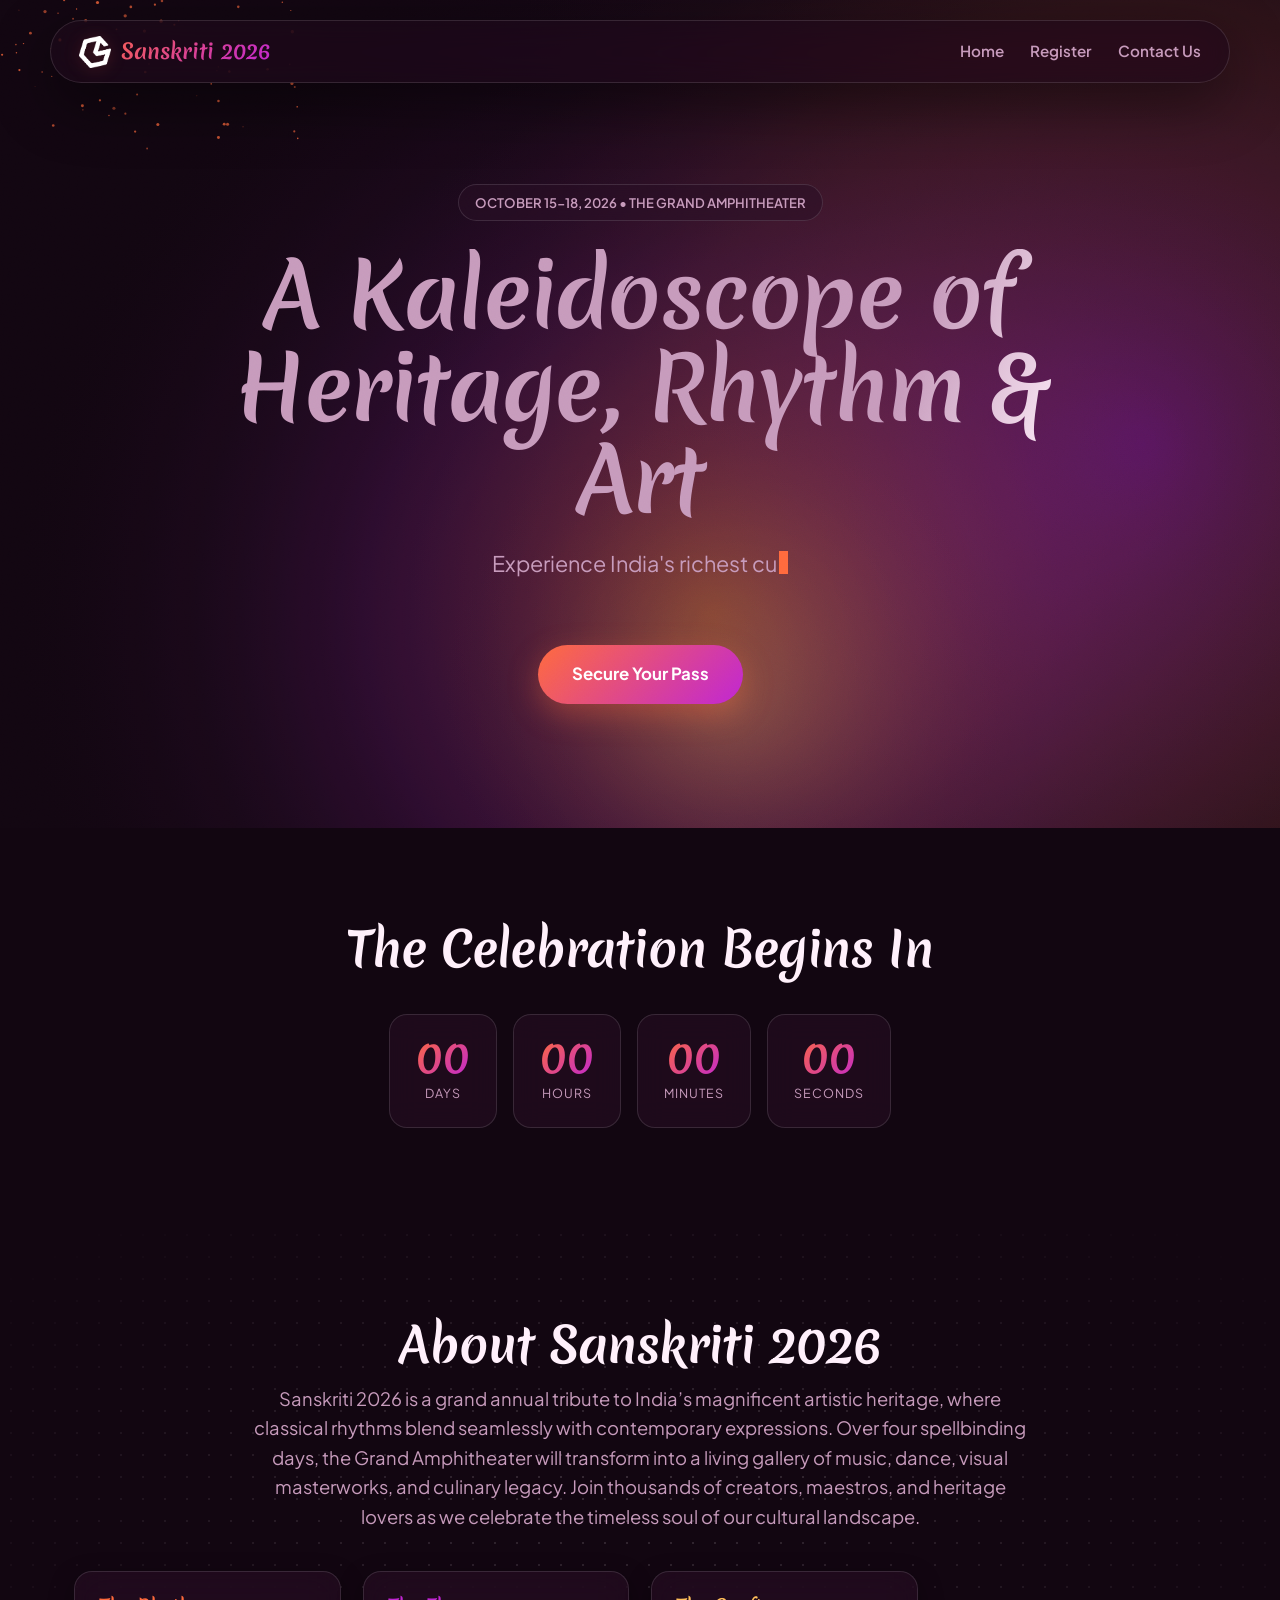
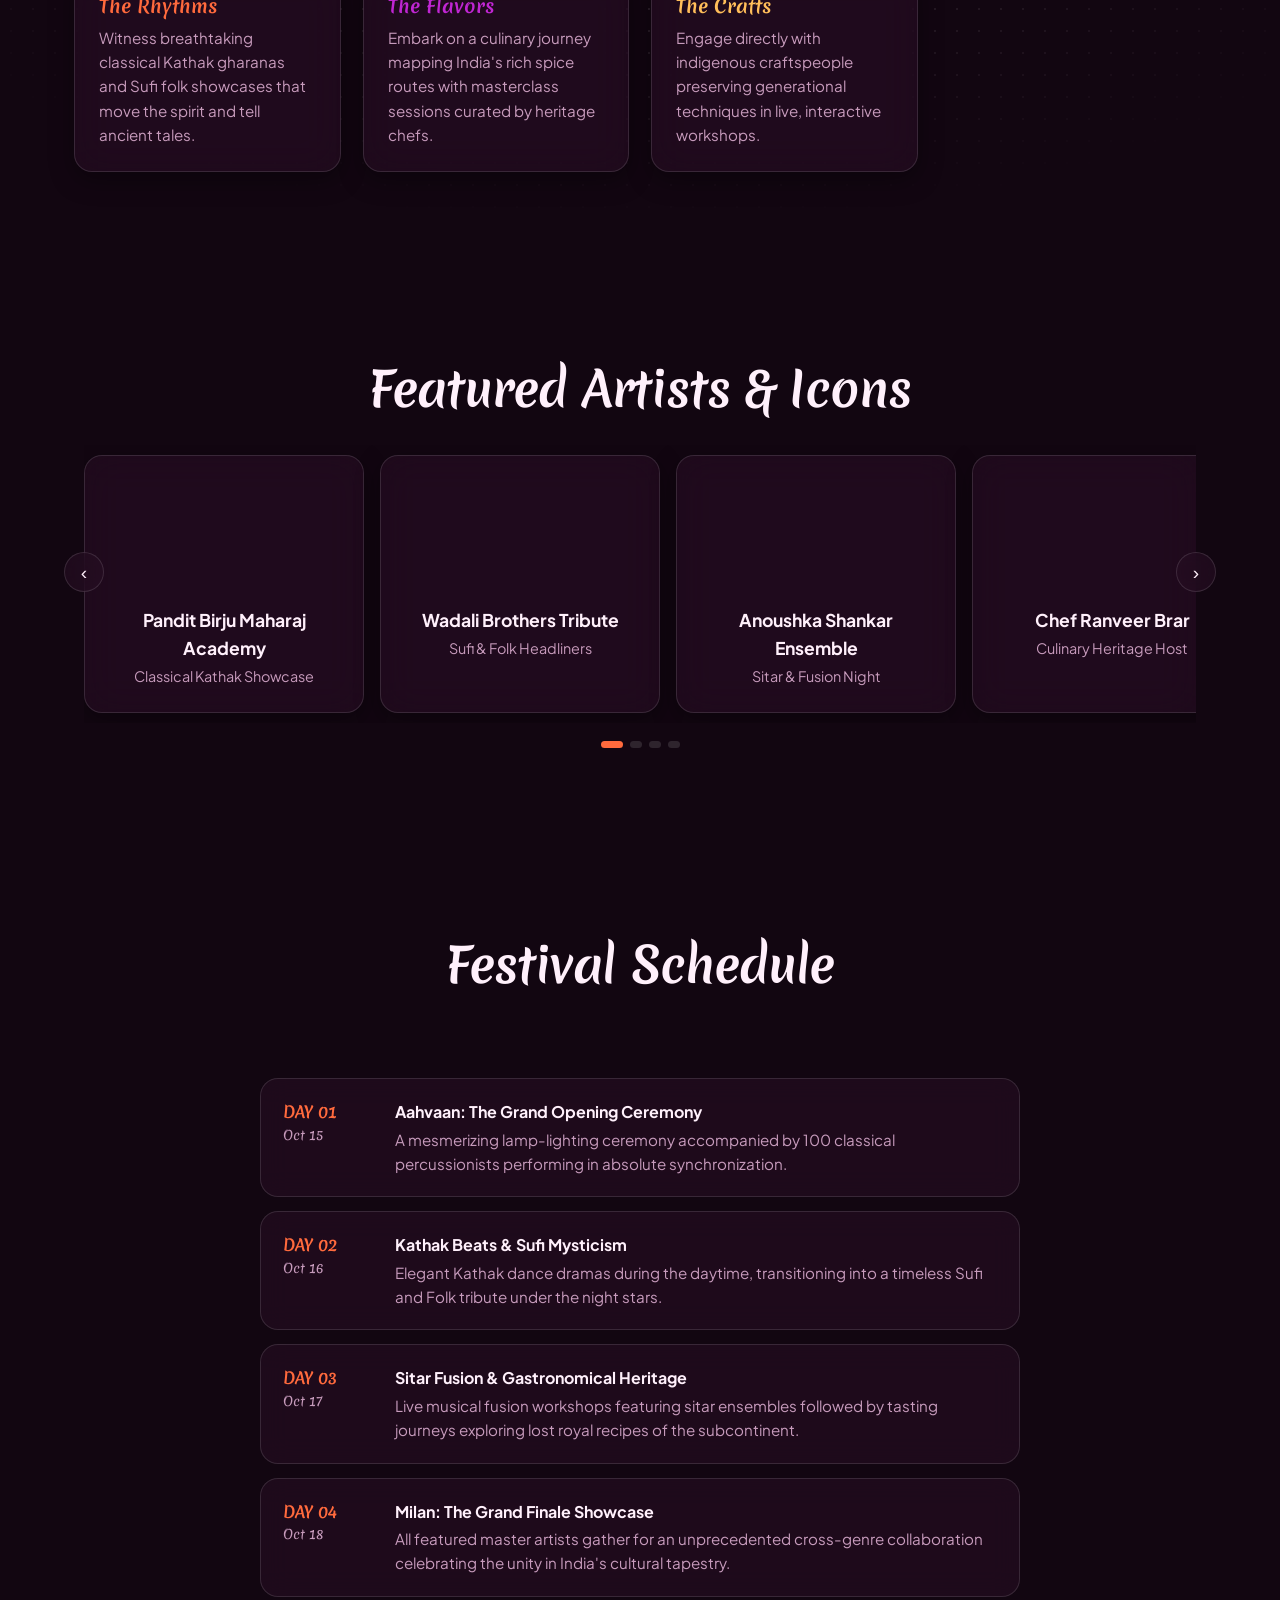
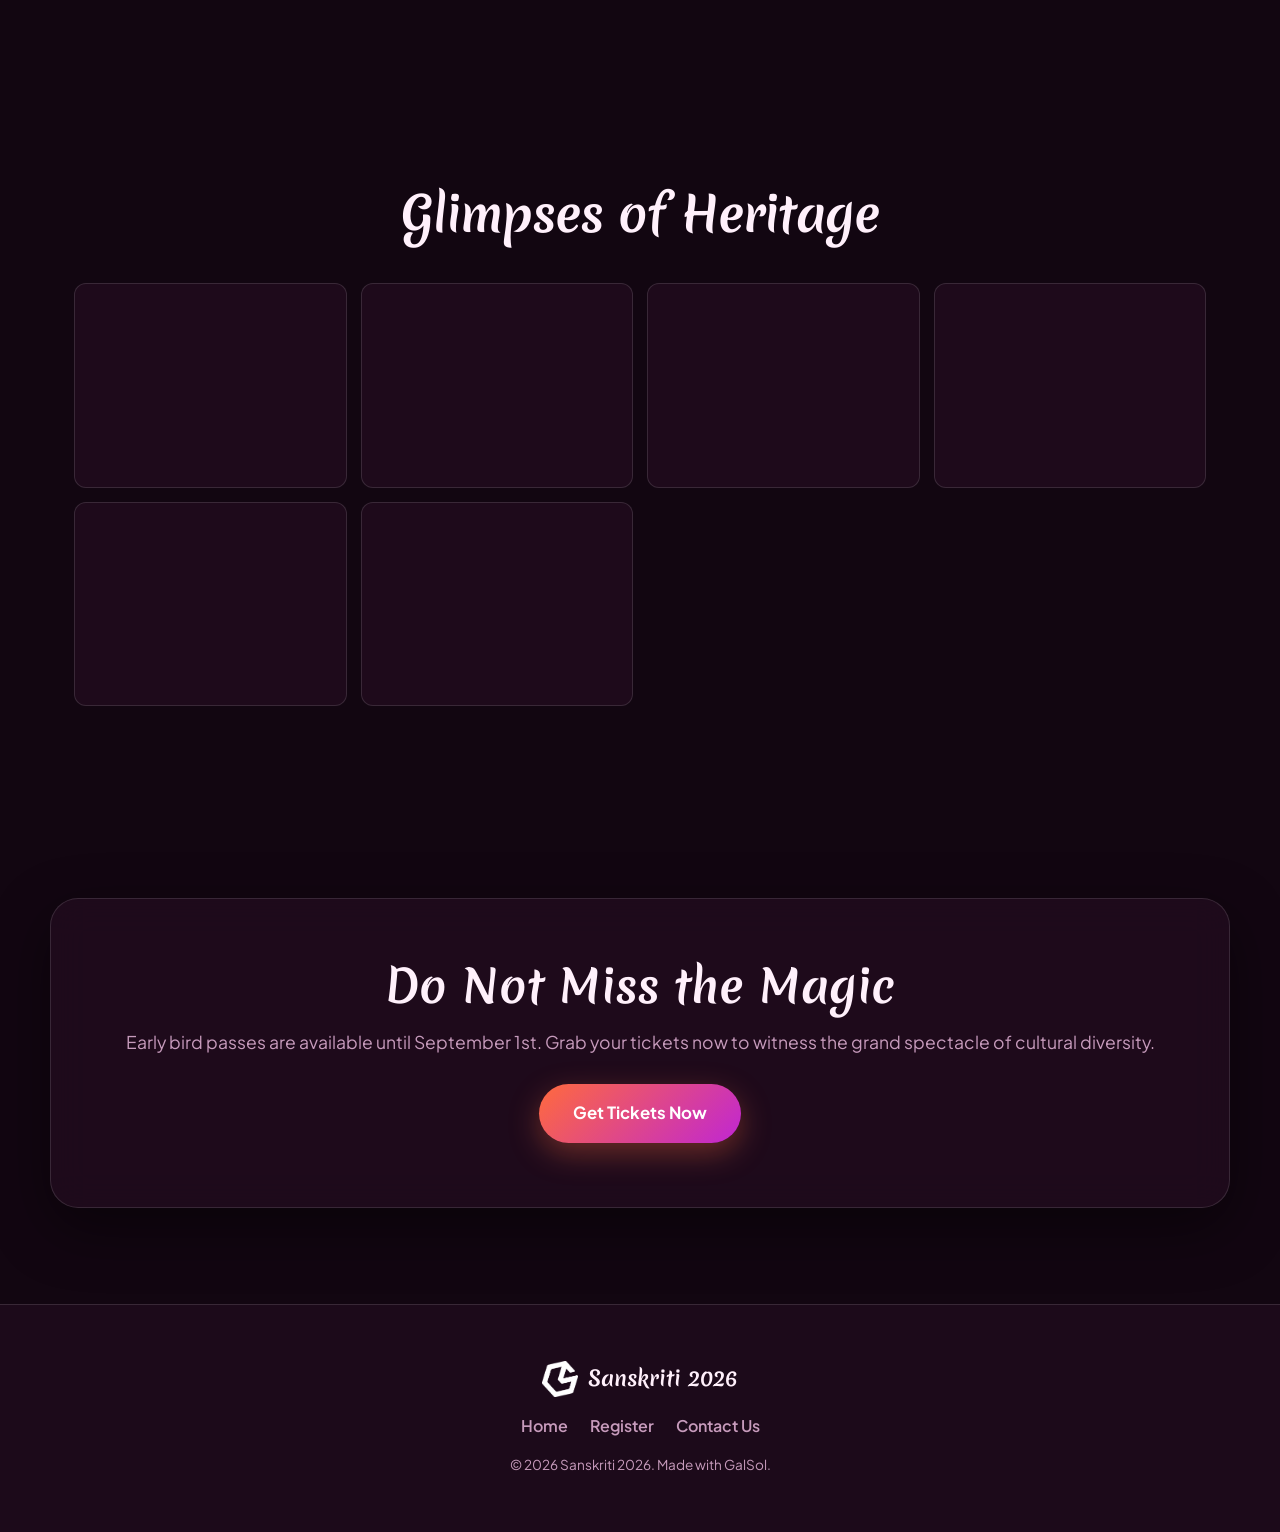
==== commit dbf87de7: "chore(autosave): update site" ====
--- a/index.html
+++ b/index.html
@@ -25,8 +25,15 @@
 </head>
 <body>
 <header class="nav" data-nav>
-  <a class="nav-brand" href="index.html">Sanskriti 2026</a>
-  <nav class="nav-links"><a href="index.html">Home</a><a href="pages/register.html">Register</a></nav>
+  <a class="nav-brand" href="index.html">
+    <img src="assets/GalSol-White.png" alt="Sanskriti 2026" class="nav-logo">
+    <span>Sanskriti 2026</span>
+  </a>
+  <nav class="nav-links">
+    <a href="index.html" class="active">Home</a>
+    <a href="pages/register.html">Register</a>
+    <a href="pages/contact.html">Contact Us</a>
+  </nav>
   <button class="nav-burger" aria-label="Menu" data-burger><span></span><span></span><span></span></button>
 </header>
 <main>
@@ -152,8 +159,15 @@
 </main>
 <footer class="footer reveal">
   <div class="footer-inner">
-    <div class="footer-brand">Sanskriti 2026</div>
-    <nav class="footer-links"><a href="index.html">Home</a><a href="pages/register.html">Register</a></nav>
+    <div class="footer-brand">
+      <img src="assets/GalSol-White.png" alt="Sanskriti 2026" class="footer-logo">
+      <span>Sanskriti 2026</span>
+    </div>
+    <nav class="footer-links">
+      <a href="index.html">Home</a>
+      <a href="pages/register.html">Register</a>
+      <a href="pages/contact.html">Contact Us</a>
+    </nav>
     <div class="footer-copy">© 2026 Sanskriti 2026. Made with GalSol.</div>
   </div>
 </footer>
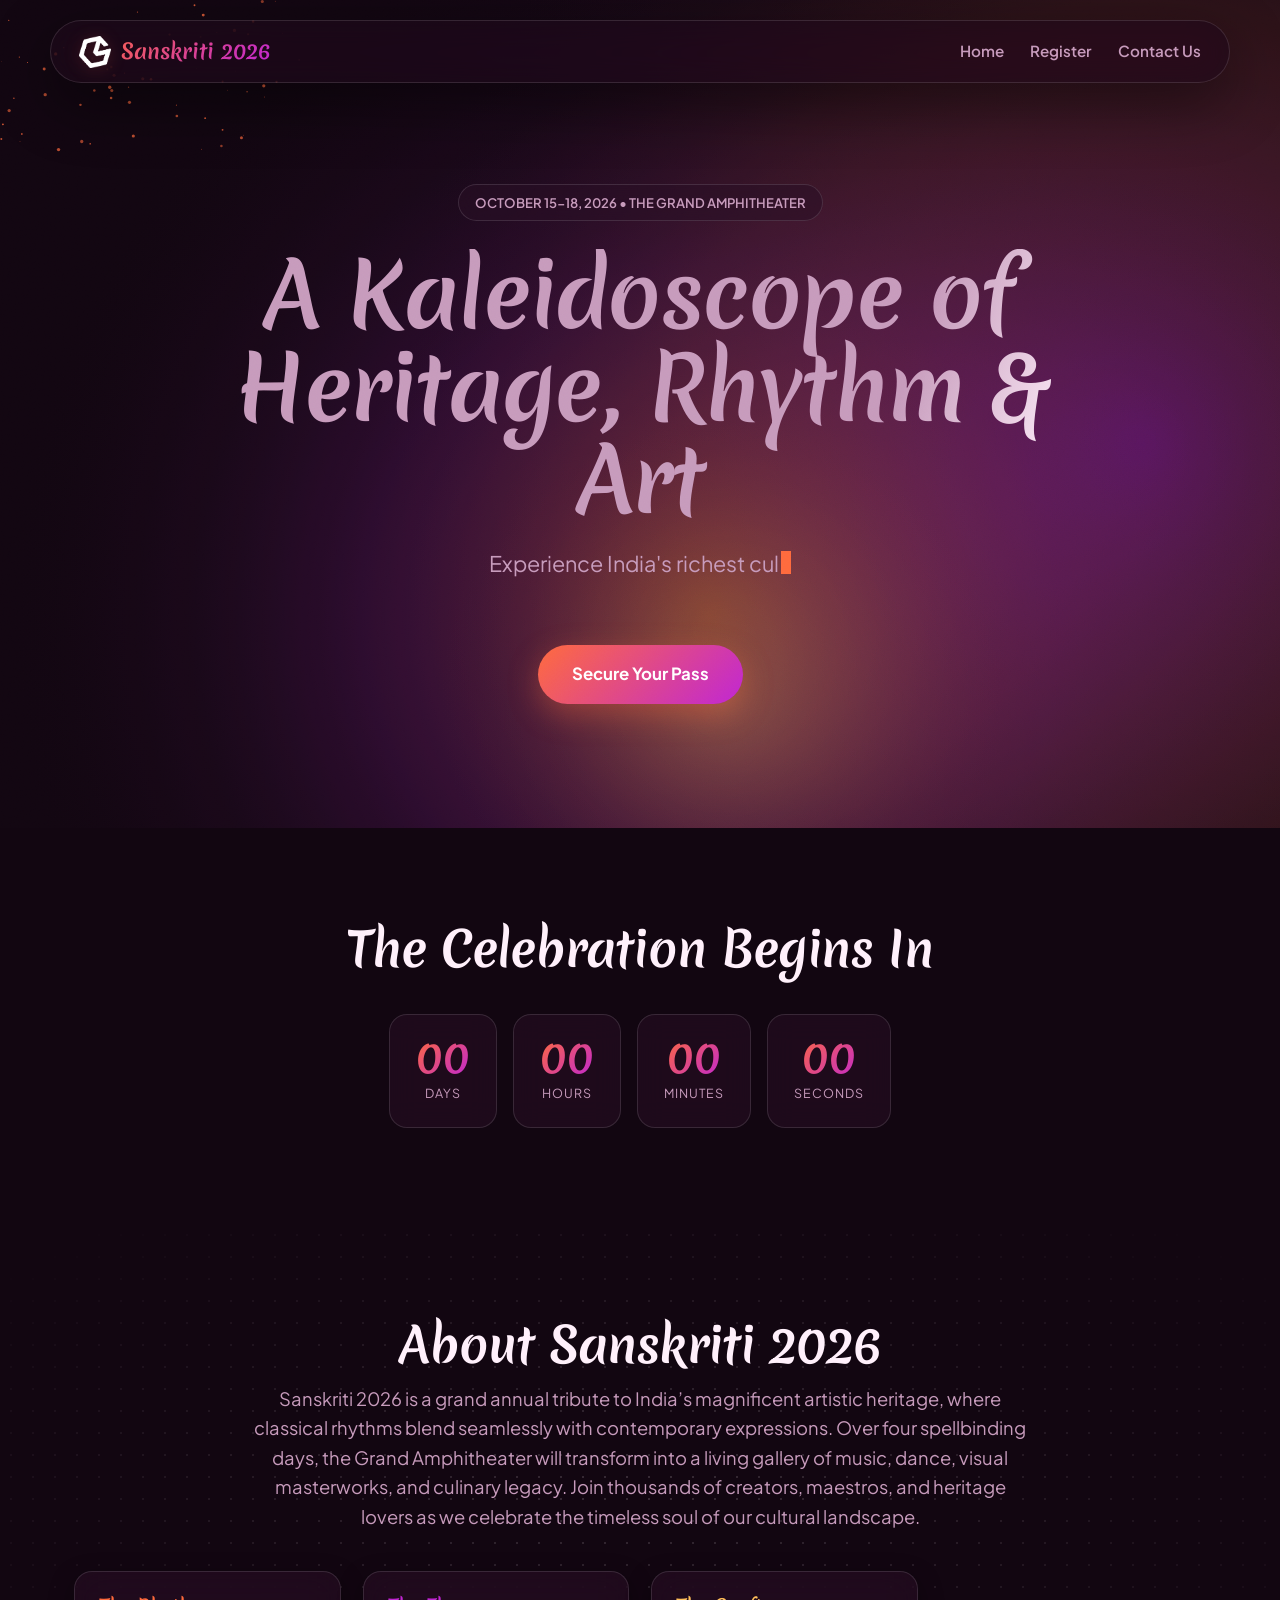
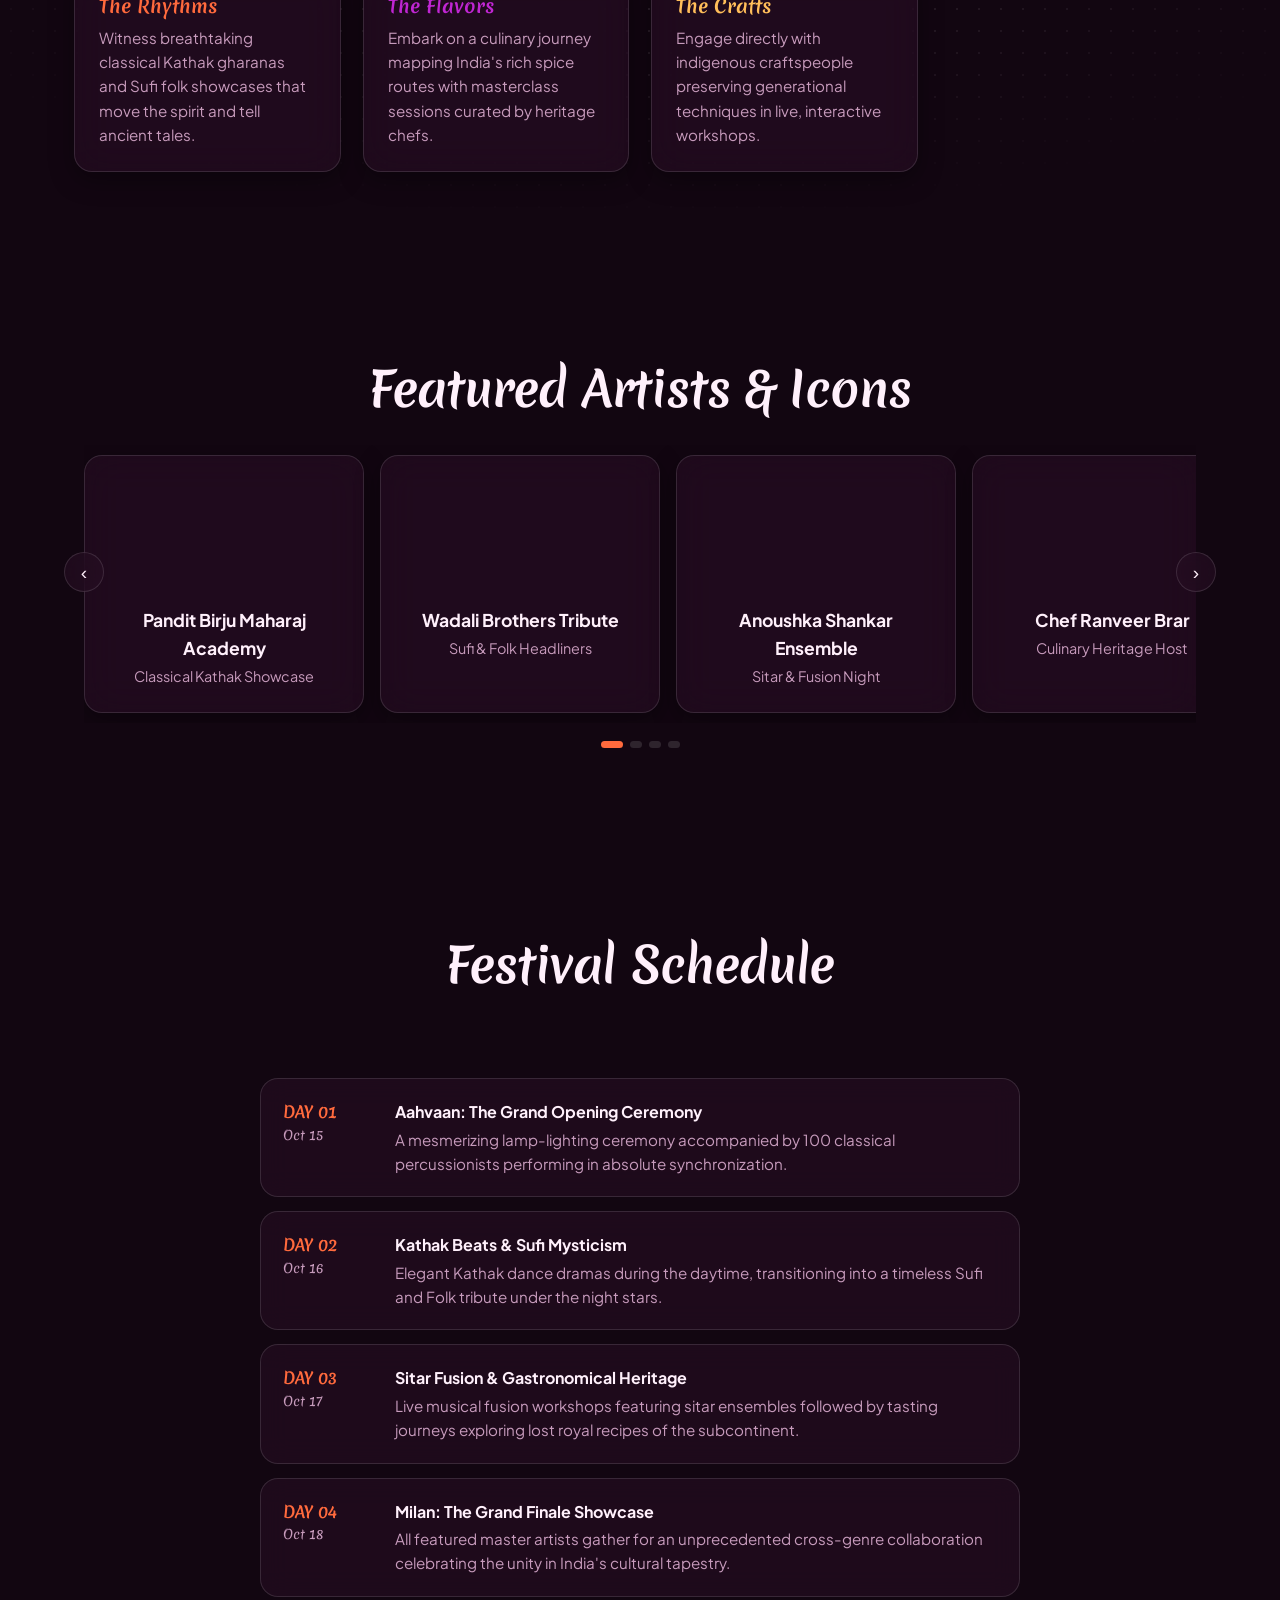
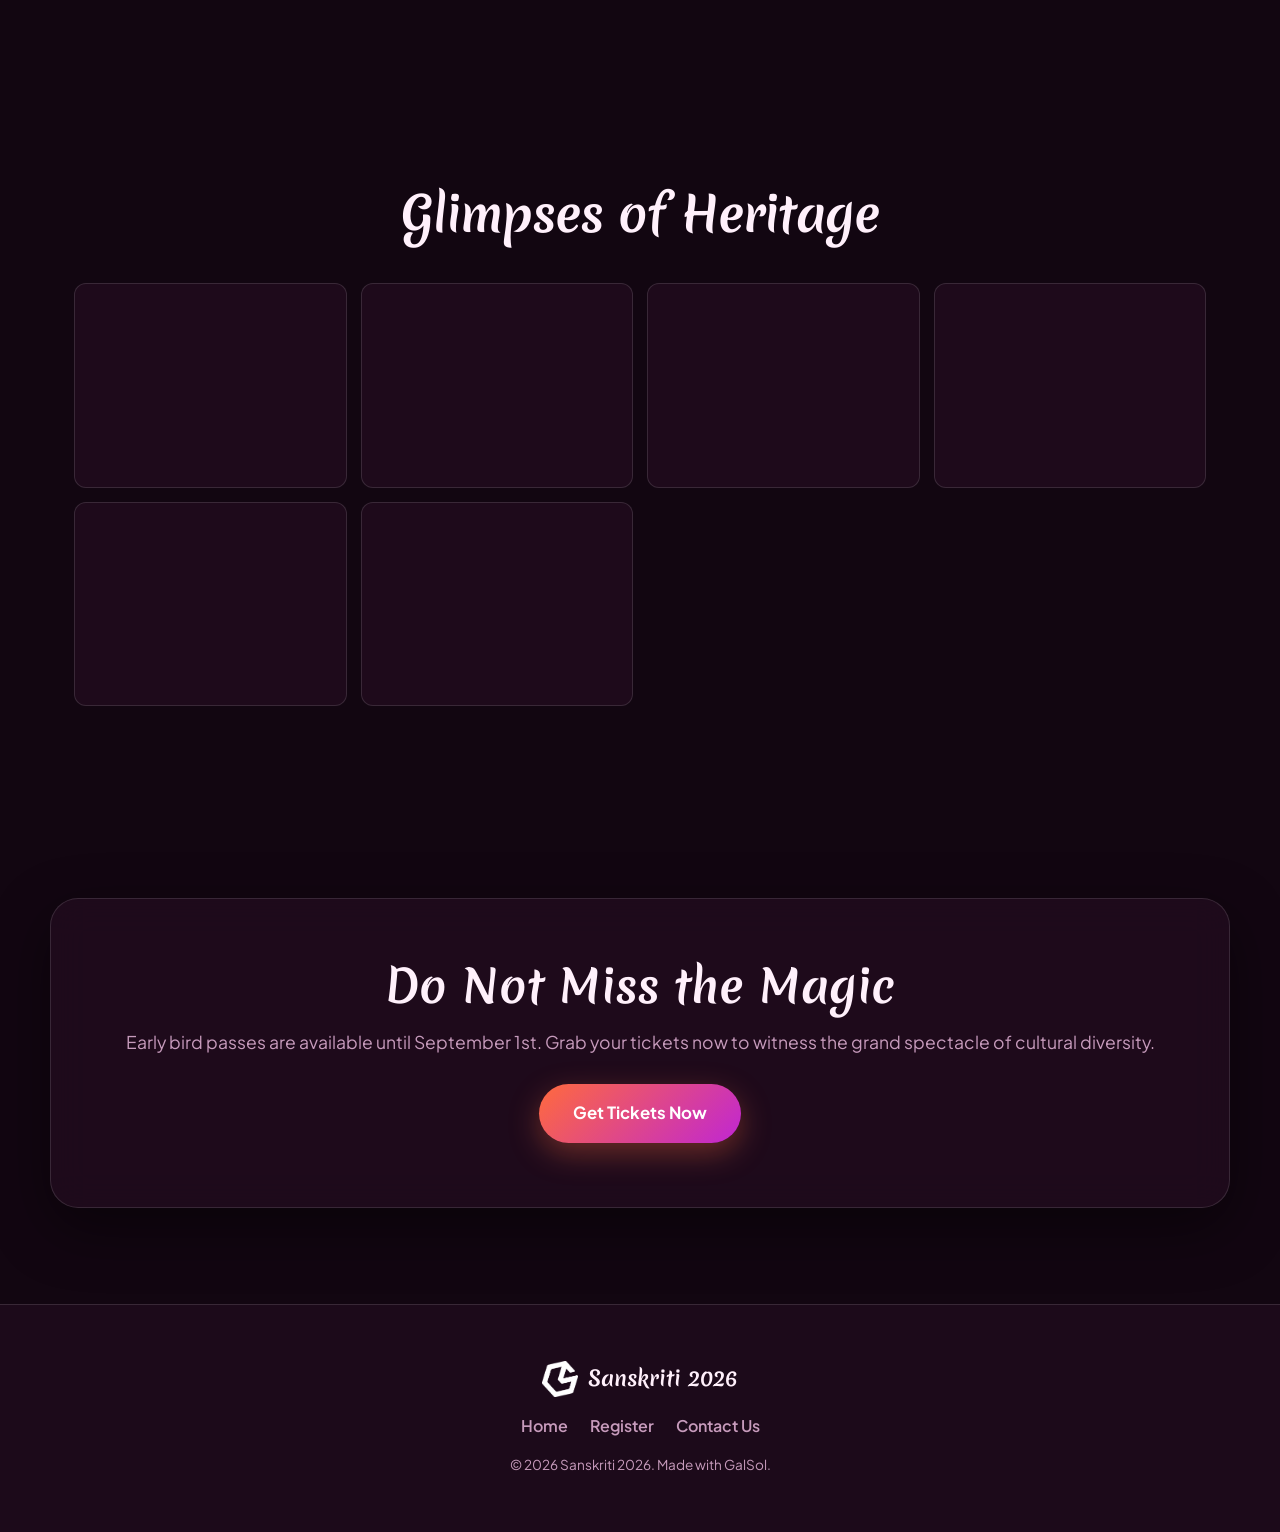
==== commit d7f0f1e9: "chore(autosave): update site" ====
--- a/index.html
+++ b/index.html
@@ -37,7 +37,7 @@
   <button class="nav-burger" aria-label="Menu" data-burger><span></span><span></span><span></span></button>
 </header>
 <main>
-<section class="hero fx-noise" data-hero data-fluid-gradient data-sparkles data-clickspark style="--accent: #ff6a3d;">
+<section class="hero fx-noise" data-hero data-fluid-gradient data-lightfall data-sparkles data-clickspark style="--accent: #ff6a3d;">
   <div class="hero-bg" data-bg style="background-image:linear-gradient(180deg,rgba(18,6,17,0.45),rgba(18,6,17,0.9)),url('https://images.pexels.com/photos/15141493/pexels-photo-15141493.jpeg?auto=compress&amp;cs=tinysrgb&amp;fit=crop&amp;h=627&amp;w=1200');background-size:cover;background-position:center;mix-blend-mode:multiply;"></div>
   <div class="hero-inner">
     <span class="hero-badge reveal btn-shine">OCTOBER 15-18, 2026 • THE GRAND AMPHITHEATER</span>
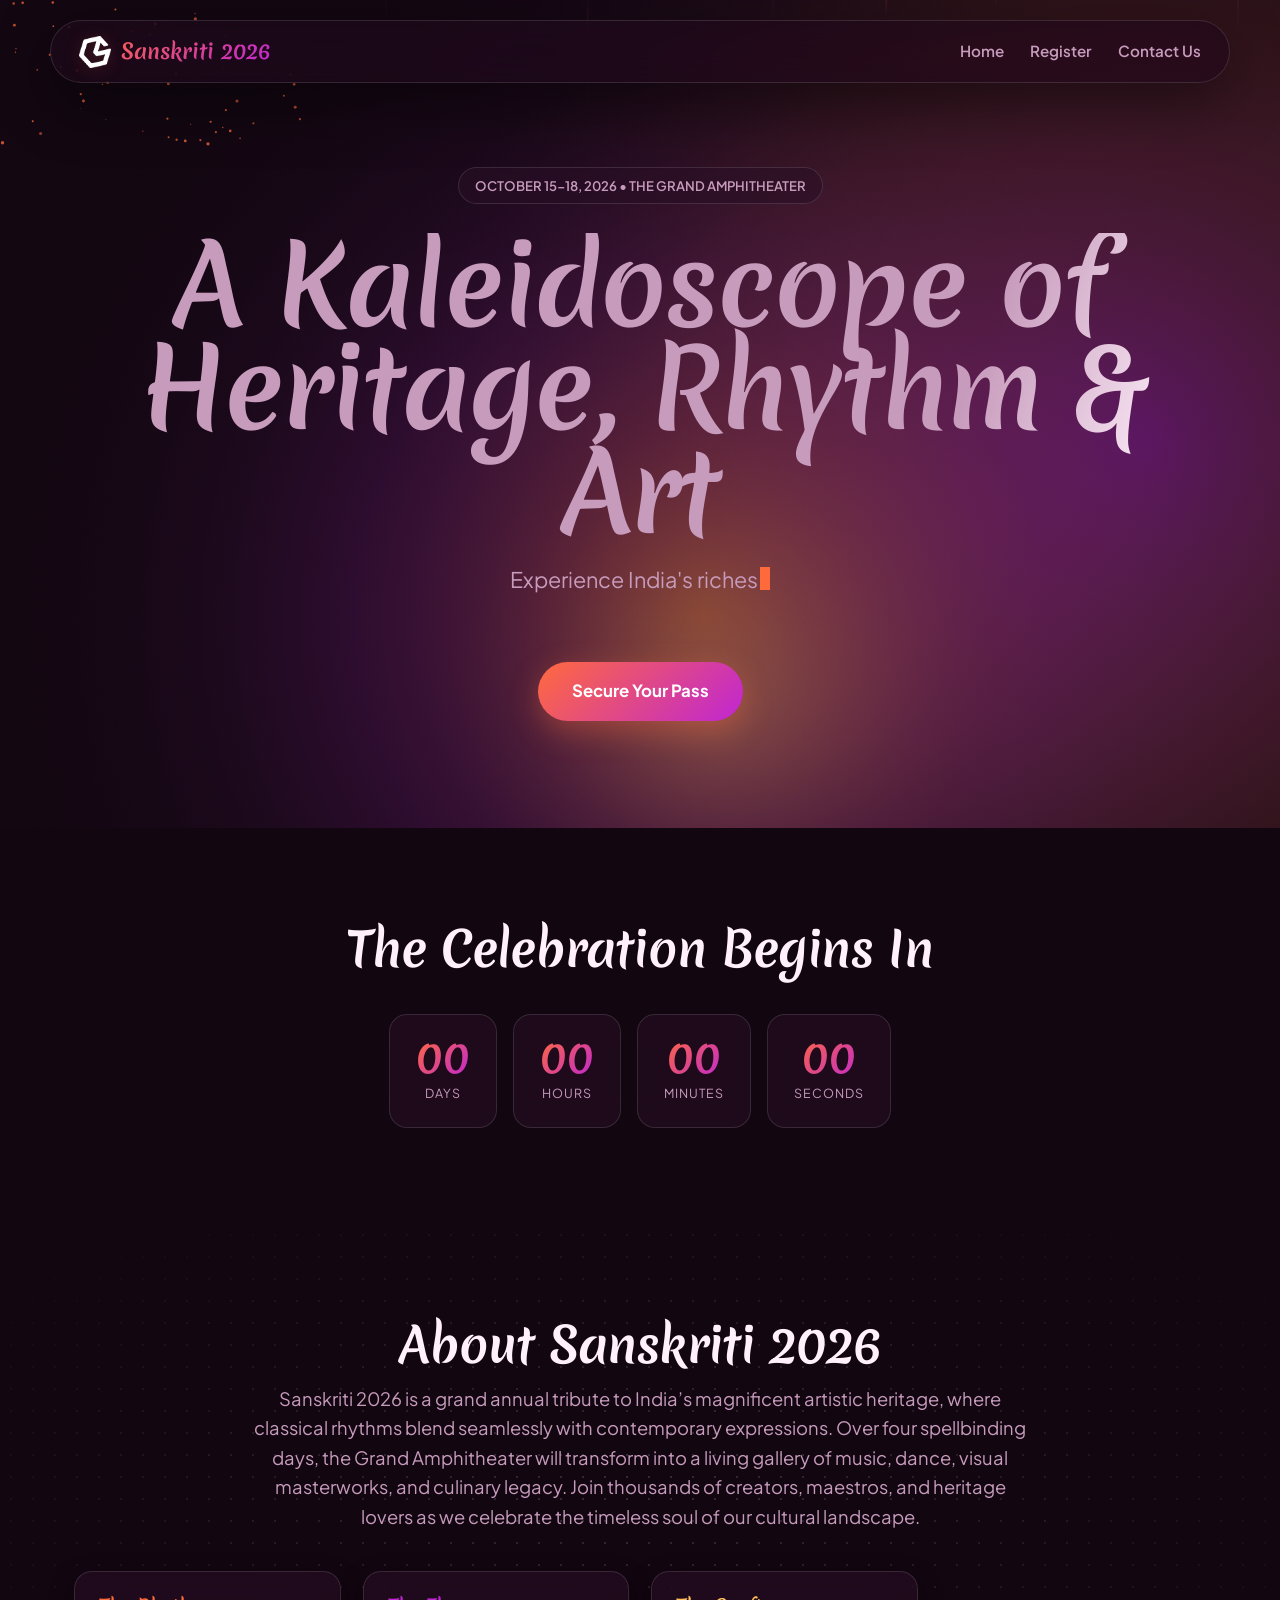
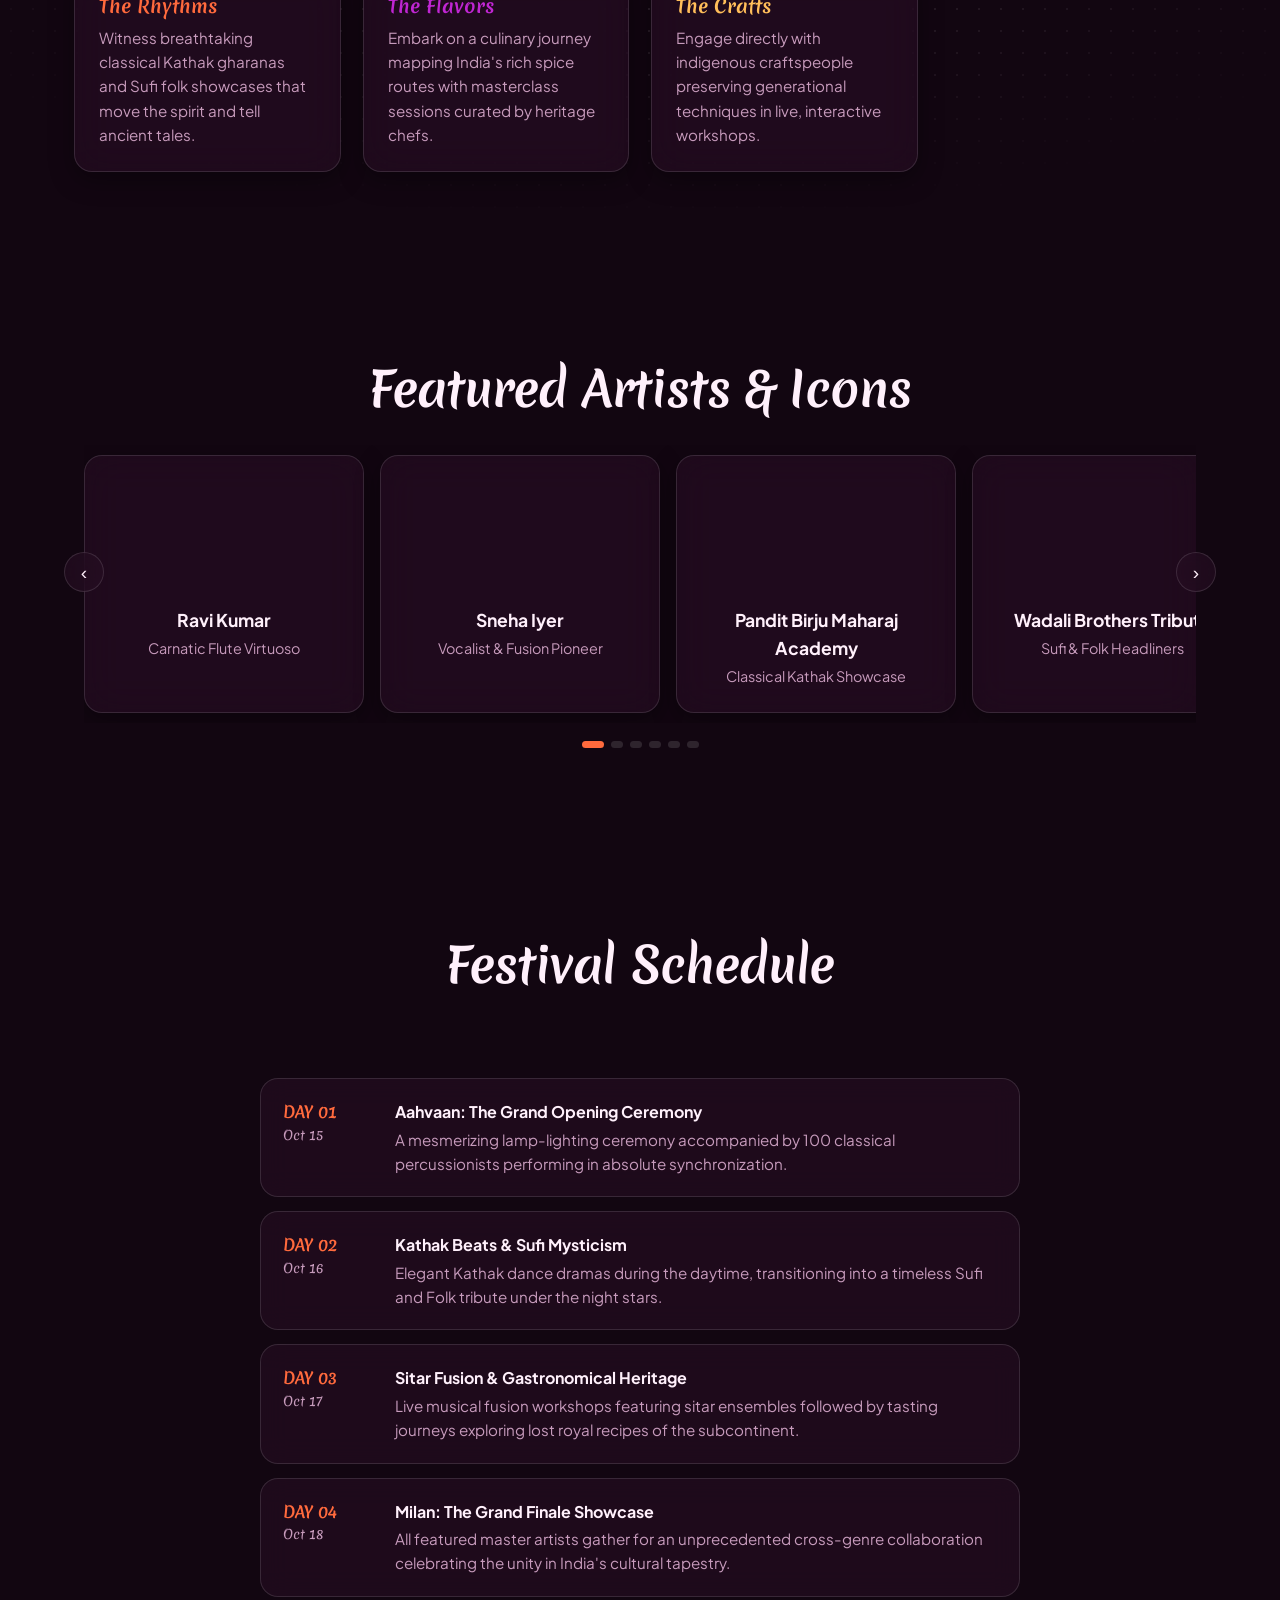
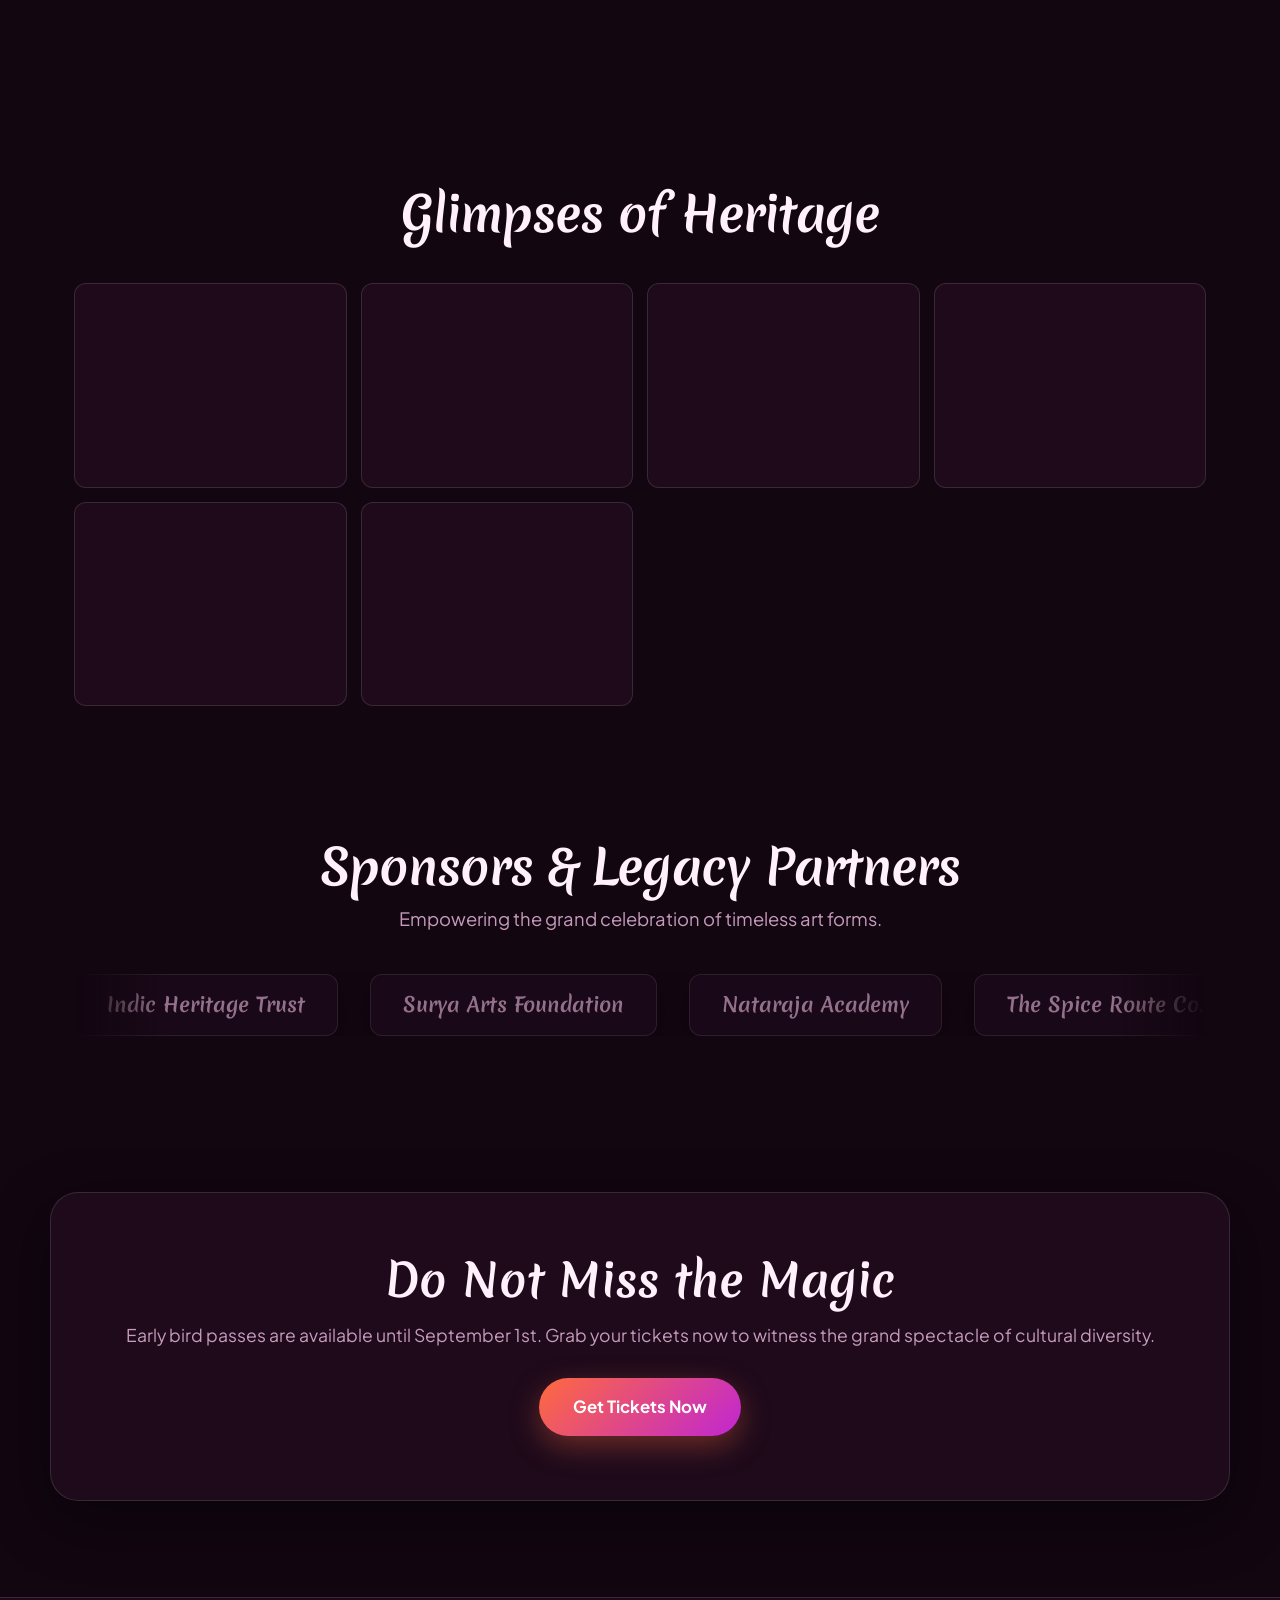
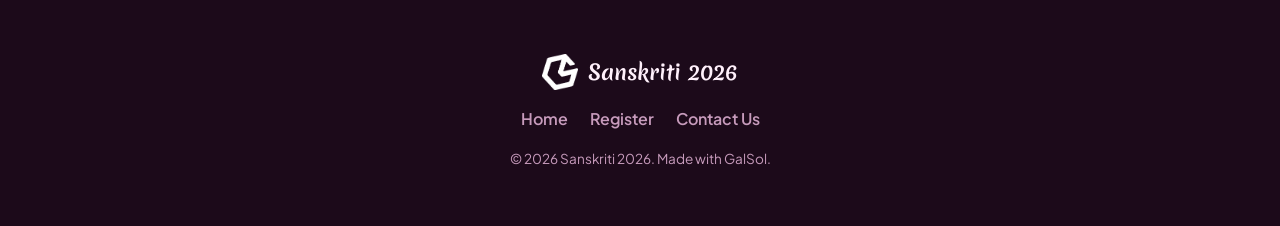
==== commit 972e7e4d: "chore(autosave): update site" ====
--- a/index.html
+++ b/index.html
@@ -84,6 +84,16 @@
     <div data-carousel class="reveal" style="padding: 0 10px;">
       <div class="car-track" style="padding: 10px 0;">
         <article class="car-slide card speaker" style="width: 280px;">
+          <div class="speaker-photo" style="background-image:url('https://images.pexels.com/photos/220453/pexels-photo-220453.jpeg?auto=compress&amp;cs=tinysrgb&amp;fit=crop&amp;h=300&amp;w=300')"></div>
+          <div class="speaker-name">Ravi Kumar</div>
+          <div class="speaker-role">Carnatic Flute Virtuoso</div>
+        </article>
+        <article class="car-slide card speaker" style="width: 280px;">
+          <div class="speaker-photo" style="background-image:url('https://images.pexels.com/photos/3763188/pexels-photo-3763188.jpeg?auto=compress&amp;cs=tinysrgb&amp;fit=crop&amp;h=300&amp;w=300')"></div>
+          <div class="speaker-name">Sneha Iyer</div>
+          <div class="speaker-role">Vocalist &amp; Fusion Pioneer</div>
+        </article>
+        <article class="car-slide card speaker" style="width: 280px;">
           <div class="speaker-photo" style="background-image:url('https://upload.wikimedia.org/wikipedia/commons/thumb/d/d9/Pandit_Birju_Maharaj.jpg/960px-Pandit_Birju_Maharaj.jpg')"></div>
           <div class="speaker-name">Pandit Birju Maharaj Academy</div>
           <div class="speaker-role">Classical Kathak Showcase</div>
@@ -147,6 +157,29 @@
   <div class="section-inner">
     <h2 class="section-title reveal">Glimpses of Heritage</h2>
     <div class="gallery"><div class="gallery-item reveal" style="background-image:url('https://images.pexels.com/photos/18999482/pexels-photo-18999482.jpeg?auto=compress&amp;cs=tinysrgb&amp;fit=crop&amp;h=627&amp;w=1200')"></div><div class="gallery-item reveal" style="background-image:url('https://images.pexels.com/photos/18999145/pexels-photo-18999145.jpeg?auto=compress&amp;cs=tinysrgb&amp;fit=crop&amp;h=627&amp;w=1200')"></div><div class="gallery-item reveal" style="background-image:url('https://images.pexels.com/photos/7693107/pexels-photo-7693107.jpeg?auto=compress&amp;cs=tinysrgb&amp;fit=crop&amp;h=627&amp;w=1200')"></div><div class="gallery-item reveal" style="background-image:url('https://images.pexels.com/photos/18999455/pexels-photo-18999455.jpeg?auto=compress&amp;cs=tinysrgb&amp;fit=crop&amp;h=627&amp;w=1200')"></div><div class="gallery-item reveal" style="background-image:url('https://images.pexels.com/photos/15141483/pexels-photo-15141483.jpeg?auto=compress&amp;cs=tinysrgb&amp;fit=crop&amp;h=627&amp;w=1200')"></div><div class="gallery-item reveal" style="background-image:url('https://images.pexels.com/photos/15189553/pexels-photo-15189553.jpeg?auto=compress&amp;cs=tinysrgb&amp;fit=crop&amp;h=627&amp;w=1200')"></div></div>
+  </div>
+</section>
+<section class="section" id="sponsors" style="padding-top: 40px; padding-bottom: 60px;">
+  <div class="section-inner">
+    <h2 class="section-title reveal" style="margin-bottom: 12px;">Sponsors &amp; Legacy Partners</h2>
+    <p class="section-lead reveal" style="margin-bottom: 40px;">Empowering the grand celebration of timeless art forms.</p>
+    <div class="marquee reveal">
+      <div class="marquee-track">
+        <div class="sponsor-logo">Indic Heritage Trust</div>
+        <div class="sponsor-logo">Surya Arts Foundation</div>
+        <div class="sponsor-logo">Nataraja Academy</div>
+        <div class="sponsor-logo">The Spice Route Co.</div>
+        <div class="sponsor-logo">Aalaap Media</div>
+        <div class="sponsor-logo">Rhythm Global</div>
+        <!-- Duplicated for perfect infinite scroll loop -->
+        <div class="sponsor-logo">Indic Heritage Trust</div>
+        <div class="sponsor-logo">Surya Arts Foundation</div>
+        <div class="sponsor-logo">Nataraja Academy</div>
+        <div class="sponsor-logo">The Spice Route Co.</div>
+        <div class="sponsor-logo">Aalaap Media</div>
+        <div class="sponsor-logo">Rhythm Global</div>
+      </div>
+    </div>
   </div>
 </section>
 <section class="section cta" id="register">
--- a/styles.css
+++ b/styles.css
@@ -12,8 +12,82 @@
 
 
 *{box-sizing:border-box}html{scroll-behavior:smooth}
-body{margin:0;background:var(--bg);color:var(--text);font-family:var(--font-body);line-height:1.6;-webkit-font-smoothing:antialiased;overflow-x:hidden}
+body{margin:0;background:var(--bg);color:var(--text);font-family:var(--font-body);line-height:1.6;-webkit-font-smoothing:antialiased;overflow-x:hidden;opacity:0;transition:opacity 0.35s ease}
+body.page-loaded{opacity:1}
 img{max-width:100%;display:block}
+
+/* Premium Page Loader & Transition Overlay */
+.page-loader {
+  position: fixed;
+  inset: 0;
+  background: var(--bg);
+  z-index: 99999;
+  display: flex;
+  flex-direction: column;
+  align-items: center;
+  justify-content: center;
+  transition: opacity 0.5s var(--ease), transform 0.5s var(--ease);
+  pointer-events: none;
+  opacity: 0;
+}
+.page-loader.active {
+  opacity: 1;
+  pointer-events: all;
+}
+.loader-brand {
+  display: flex;
+  flex-direction: column;
+  align-items: center;
+  gap: 16px;
+  transform: scale(0.92);
+  transition: transform 0.5s var(--ease);
+}
+.page-loader.active .loader-brand {
+  transform: scale(1);
+}
+.loader-logo {
+  height: 64px;
+  width: auto;
+  animation: loaderPulse 2s infinite ease-in-out;
+}
+.loader-text {
+  font-family: var(--font-display);
+  font-size: 1.8rem;
+  font-weight: 700;
+  background: var(--grad);
+  -webkit-background-clip: text;
+  background-clip: text;
+  color: transparent;
+  letter-spacing: 0.05em;
+}
+.loader-bar {
+  width: 150px;
+  height: 3px;
+  background: rgba(255, 255, 255, 0.08);
+  border-radius: 99px;
+  overflow: hidden;
+  margin-top: 8px;
+  position: relative;
+}
+.loader-bar::after {
+  content: '';
+  position: absolute;
+  left: 0;
+  top: 0;
+  height: 100%;
+  width: 50%;
+  background: var(--grad);
+  border-radius: inherit;
+  animation: loaderProgress 1.4s infinite ease-in-out;
+}
+@keyframes loaderPulse {
+  0%, 100% { transform: scale(1); filter: drop-shadow(0 2px 8px rgba(255,106,61,0.2)); }
+  50% { transform: scale(1.05); filter: drop-shadow(0 8px 24px rgba(192,38,211,0.45)); }
+}
+@keyframes loaderProgress {
+  0% { left: -50%; }
+  100% { left: 100%; }
+}
 
 /* Custom Scrollbar UI - Matching Sanskriti Palette */
 ::webkit-scrollbar {
@@ -72,10 +146,10 @@
     radial-gradient(40% 40% at 60% 90%,color-mix(in srgb,var(--accent) 45%,transparent),transparent);
   animation:heroFloat 16s var(--ease) infinite alternate}
 @keyframes heroFloat{to{transform:translate3d(3%,-3%,0) scale(1.1)}}
-.hero-inner{position:relative;z-index:1;text-align:center;padding-top:120px;padding-bottom:80px;width:100%}
+.hero-inner{position:relative;z-index:5;text-align:center;padding-top:120px;padding-bottom:80px;width:100%}
 .hero-badge{display:inline-block;padding:7px 16px;border-radius:999px;background:var(--surface);border:1px solid var(--border);
   backdrop-filter:blur(10px);font-size:.82rem;font-weight:600;color:var(--muted);margin-bottom:22px;margin-top:20px}
-.hero-title{font-size:clamp(2.6rem,7vw,5.5rem);letter-spacing:-.02em;margin-bottom:20px;max-width:16ch;margin-inline:auto}
+.hero-title{font-size:clamp(3.3rem,9.5vw,6.8rem);letter-spacing:-.02em;margin-bottom:20px;max-width:16ch;margin-inline:auto;line-height:0.95}
 .hero-sub{font-size:clamp(1.05rem,2vw,1.35rem);color:var(--muted);max-width:52ch;margin:0 auto 34px}
 
 /* sections */
@@ -136,6 +210,27 @@
 .footer-links a{color:var(--muted);font-weight:600;transition:color .15s}
 .footer-links a:hover{color:var(--text)}
 .footer-copy{color:var(--muted);font-size:.85rem}
+
+/* sponsors styles */
+.sponsor-logo {
+  font-family: var(--font-display);
+  font-size: 1.25rem;
+  font-weight: 700;
+  color: var(--muted);
+  opacity: 0.72;
+  padding: 14px 32px;
+  background: var(--surface);
+  border: 1px solid var(--border);
+  border-radius: var(--radius-sm);
+  white-space: nowrap;
+  box-shadow: var(--shadow-sm);
+  transition: opacity 0.25s var(--ease), color 0.25s var(--ease), border-color 0.25s var(--ease);
+}
+.sponsor-logo:hover {
+  opacity: 1;
+  color: var(--accent);
+  border-color: color-mix(in srgb,var(--accent) 50%,var(--border));
+}
 
 /* scroll-reveal */
 .reveal{opacity:0;transform:translateY(24px);transition:opacity .7s var(--ease),transform .7s var(--ease)}
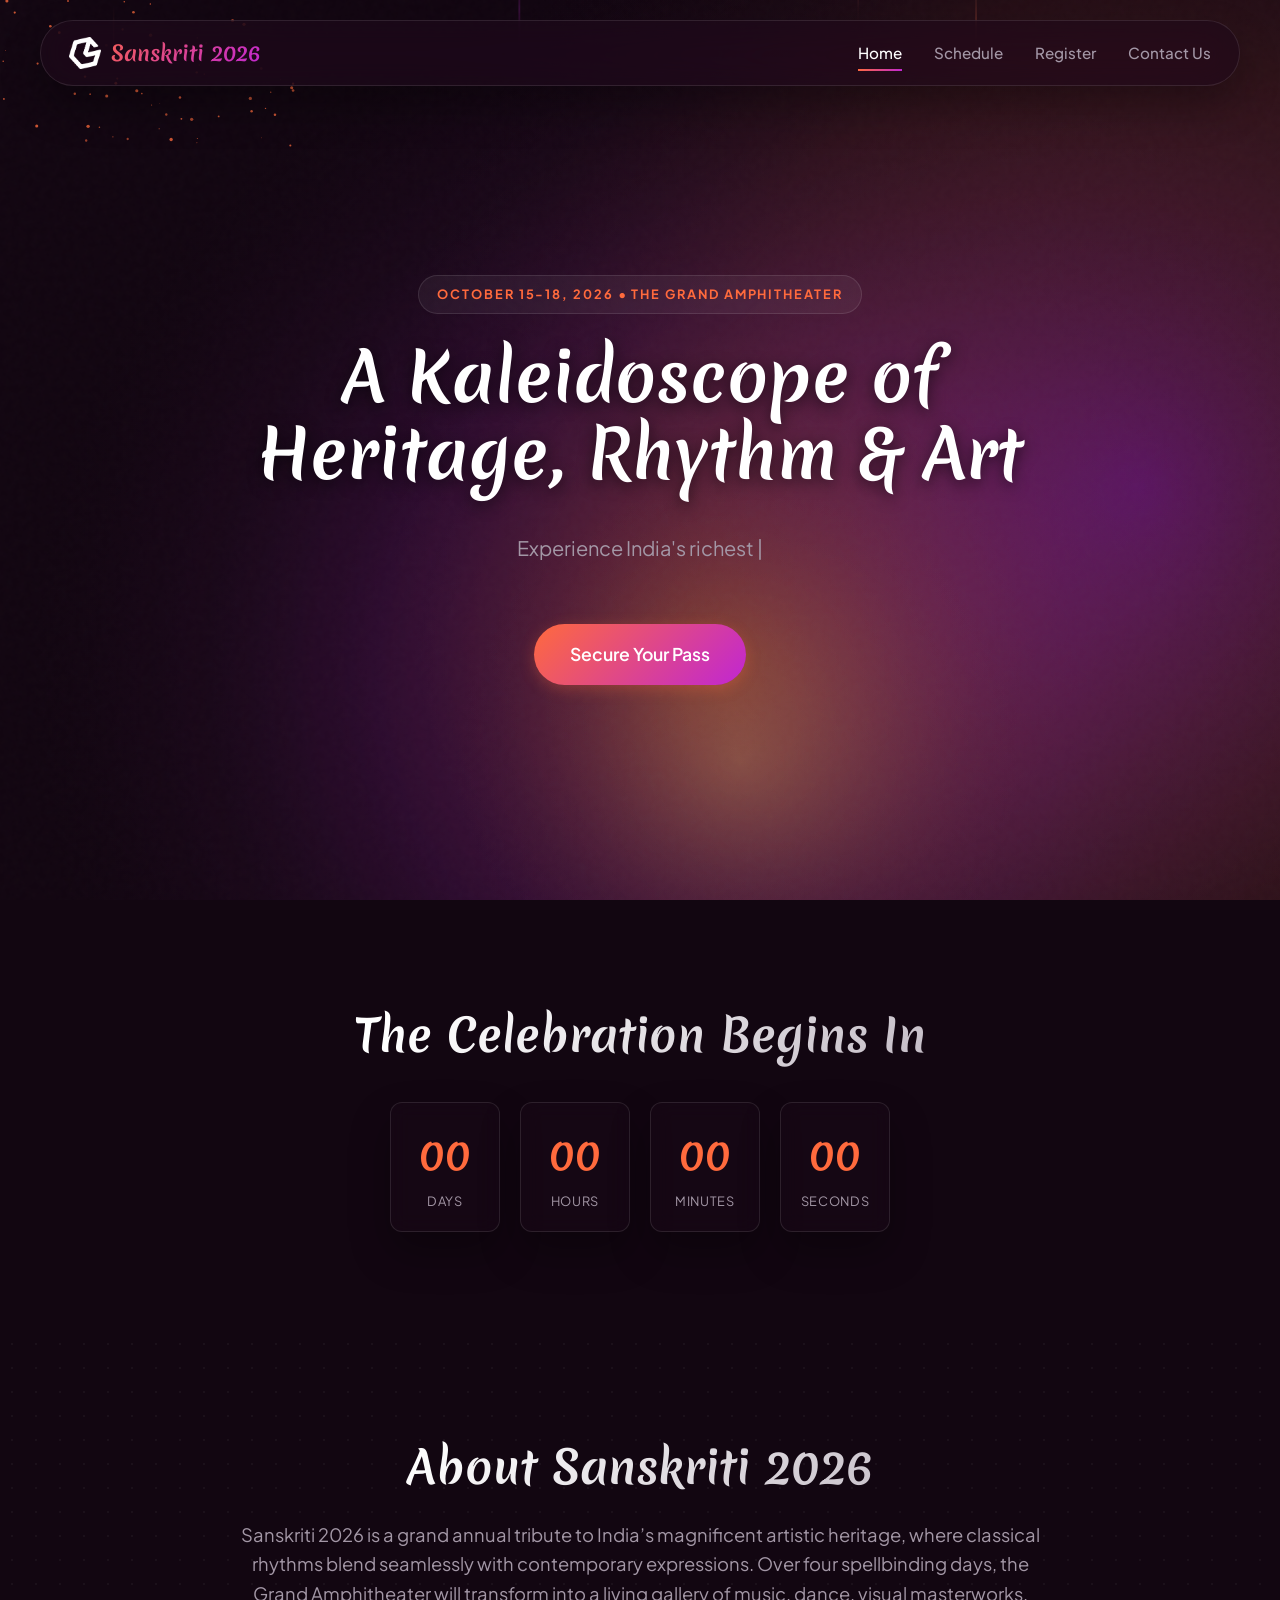
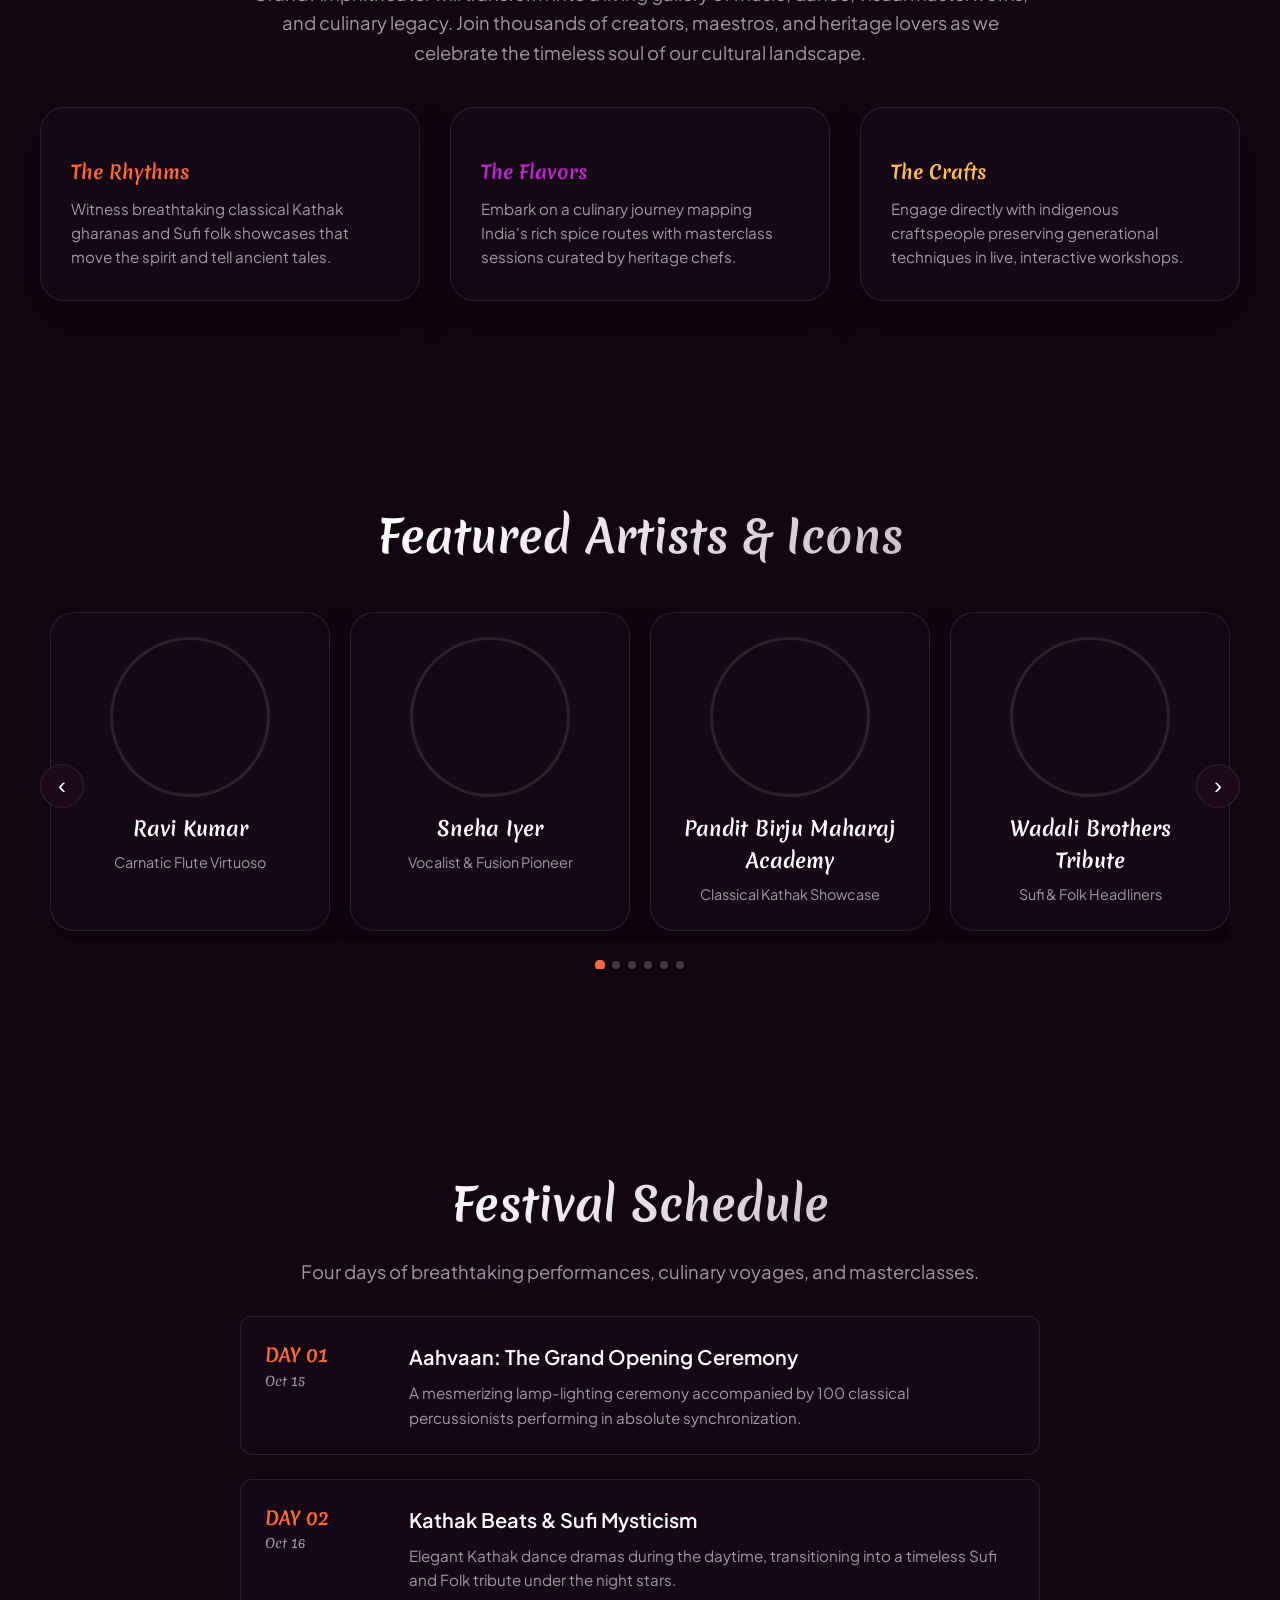
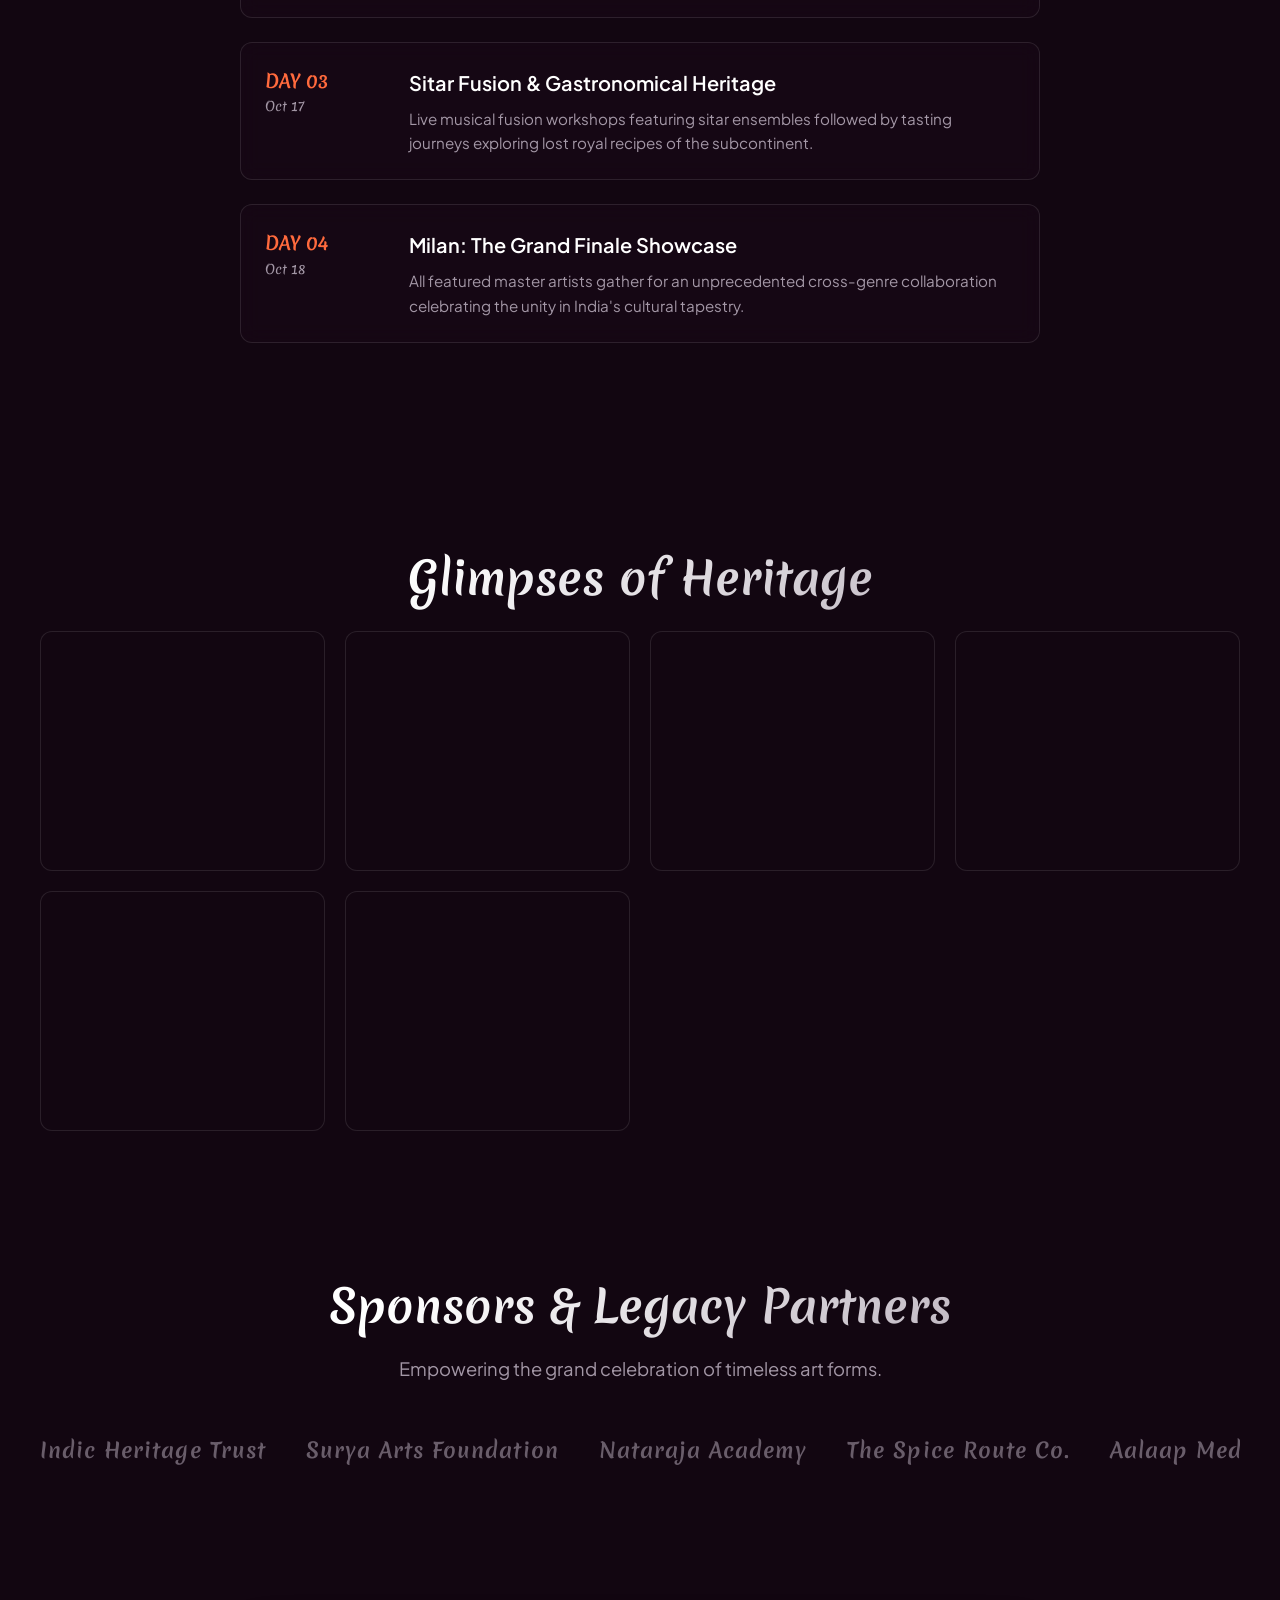
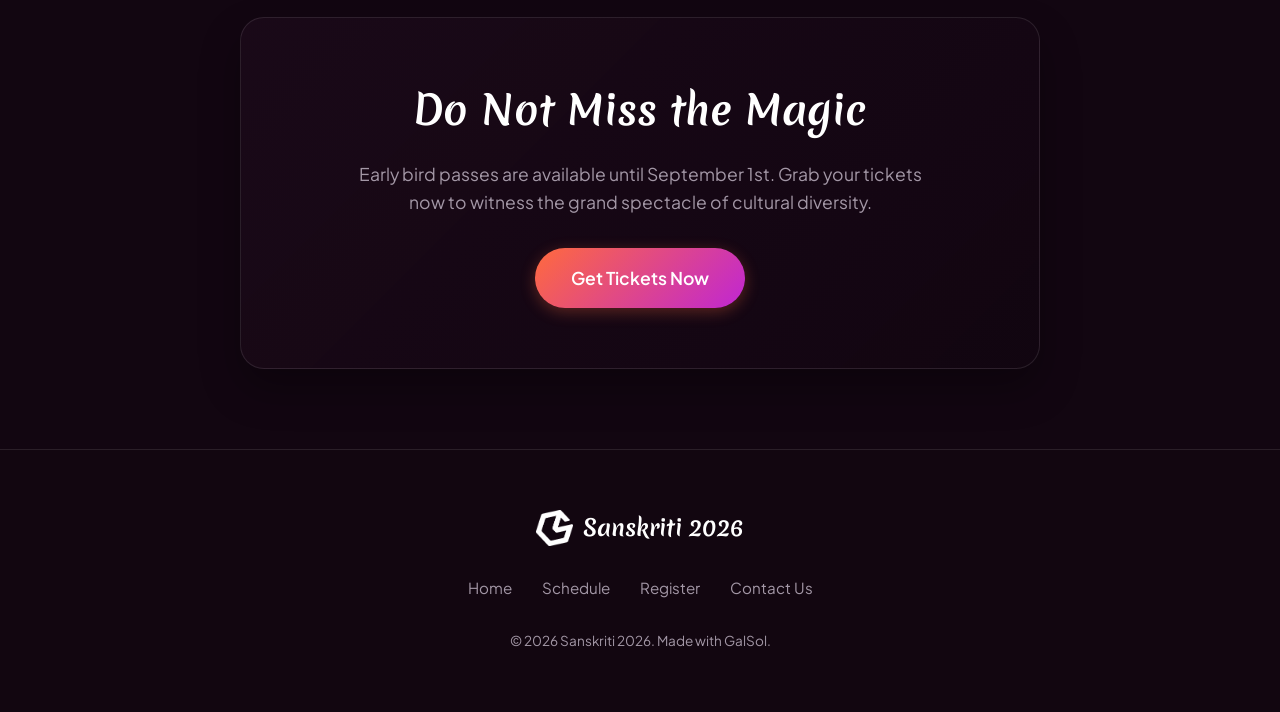
==== commit 8e277212: "chore(autosave): update site" ====
--- a/index.html
+++ b/index.html
@@ -31,6 +31,7 @@
   </a>
   <nav class="nav-links">
     <a href="index.html" class="active">Home</a>
+    <a href="pages/schedule.html">Schedule</a>
     <a href="pages/register.html">Register</a>
     <a href="pages/contact.html">Contact Us</a>
   </nav>
@@ -198,6 +199,7 @@
     </div>
     <nav class="footer-links">
       <a href="index.html">Home</a>
+      <a href="pages/schedule.html">Schedule</a>
       <a href="pages/register.html">Register</a>
       <a href="pages/contact.html">Contact Us</a>
     </nav>
--- a/styles.css
+++ b/styles.css
@@ -1,126 +1,801 @@
-:root{
-  --bg:#120611;--bg2:#1c0a1a;--surface:rgba(40,16,38,.55);--border:rgba(255,255,255,.12);
-  --text:#fff0fb;--muted:#c79bbc;
-  --accent:#ff6a3d;--accent2:#c026d3;--on-accent:#ffffff;
-  --grad:linear-gradient(135deg,var(--accent),var(--accent2));
-  --font-display:'Merienda', cursive;--font-body:'Plus Jakarta Sans', system-ui, sans-serif;
-  --radius:18px;--radius-sm:12px;--radius-lg:28px;
-  --shadow:0 20px 60px rgba(0,0,0,.45);
-  --shadow-sm:0 8px 24px rgba(0,0,0,.35);
-  --maxw:1180px;--ease:cubic-bezier(.22,1,.36,1);
-}
-
-
-*{box-sizing:border-box}html{scroll-behavior:smooth}
-body{margin:0;background:var(--bg);color:var(--text);font-family:var(--font-body);line-height:1.6;-webkit-font-smoothing:antialiased;overflow-x:hidden;opacity:0;transition:opacity 0.35s ease}
-body.page-loaded{opacity:1}
-img{max-width:100%;display:block}
-
-/* Premium Page Loader & Transition Overlay */
+:root {
+  --font-display: 'Merienda', system-ui, -apple-system, sans-serif;
+  --font-sans: 'Plus Jakarta Sans', system-ui, -apple-system, sans-serif;
+  --bg: #120611;
+  --surface: rgba(28, 10, 26, 0.45);
+  --surface-solid: #1c0a1a;
+  --text: #ffffff;
+  --muted: #a397a6;
+  --border: rgba(255, 255, 255, 0.1);
+  --accent: #ff6a3d;
+  --accent2: #c026d3;
+  --grad: linear-gradient(135deg, var(--accent) 0%, var(--accent2) 100%);
+  --maxw: 1200px;
+  --radius: 24px;
+  --radius-sm: 12px;
+  --shadow: 0 20px 40px rgba(0, 0, 0, 0.3);
+  --ease: cubic-bezier(0.16, 1, 0.3, 1);
+}
+
+*, *::before, *::after {
+  box-sizing: border-box;
+}
+
+body {
+  margin: 0;
+  padding: 0;
+  background-color: var(--bg);
+  color: var(--text);
+  font-family: var(--font-sans);
+  overflow-x: hidden;
+  line-height: 1.6;
+}
+
+img {
+  max-width: 100%;
+  height: auto;
+  display: block;
+}
+
+a {
+  color: inherit;
+  text-decoration: none;
+  transition: color 0.3s var(--ease);
+}
+
+/* scrollbar */
+::-webkit-scrollbar {
+  width: 8px;
+}
+::-webkit-scrollbar-track {
+  background: var(--bg);
+}
+::-webkit-scrollbar-thumb {
+  background: rgba(255,255,255,0.15);
+  border-radius: 4px;
+}
+::-webkit-scrollbar-thumb:hover {
+  background: var(--accent);
+}
+
+/* nav — floating premium pill with sticky docking */
+.nav {
+  position: fixed;
+  top: 20px;
+  left: 50%;
+  transform: translateX(-50%);
+  width: calc(100% - 40px);
+  max-width: var(--maxw);
+  z-index: 100;
+  display: flex;
+  align-items: center;
+  justify-content: space-between;
+  gap: 16px;
+  padding: 14px 28px;
+  background: rgba(28, 10, 26, 0.65);
+  backdrop-filter: blur(20px) saturate(160%);
+  -webkit-backdrop-filter: blur(20px) saturate(160%);
+  border: 1px solid var(--border);
+  border-radius: 999px;
+  box-shadow: var(--shadow);
+  transition: top 0.35s var(--ease), width 0.35s var(--ease), max-width 0.35s var(--ease), border-radius 0.35s var(--ease), padding 0.35s var(--ease), background-color 0.35s var(--ease), border-color 0.35s var(--ease), box-shadow 0.35s var(--ease);
+}
+
+.nav.scrolled {
+  top: 0;
+  width: 100%;
+  max-width: 100%;
+  border-radius: 0;
+  border-left: 0;
+  border-right: 0;
+  border-top: 0;
+  background: rgba(18, 6, 17, 0.95);
+  border-color: rgba(255, 255, 255, 0.08);
+  padding: 12px 24px;
+  box-shadow: 0 10px 30px rgba(0, 0, 0, 0.5);
+}
+
+.nav-brand {
+  display: flex;
+  align-items: center;
+  gap: 10px;
+  font-family: var(--font-display);
+  font-weight: 700;
+  font-size: 1.3rem;
+  background: var(--grad);
+  -webkit-background-clip: text;
+  background-clip: text;
+  color: transparent;
+}
+
+.nav-logo {
+  height: 32px;
+  width: auto;
+}
+
+.nav-links {
+  display: flex;
+  gap: 32px;
+  align-items: center;
+}
+
+.nav-links a {
+  font-size: 0.95rem;
+  font-weight: 500;
+  color: var(--muted);
+  position: relative;
+  padding: 6px 0;
+}
+
+.nav-links a:hover, .nav-links a.active {
+  color: var(--text);
+}
+
+.nav-links a::after {
+  content: '';
+  position: absolute;
+  bottom: 0;
+  left: 0;
+  width: 0;
+  height: 2px;
+  background: var(--grad);
+  transition: width 0.3s var(--ease);
+}
+
+.nav-links a.active::after, .nav-links a:hover::after {
+  width: 100%;
+}
+
+.nav-burger {
+  display: none;
+  background: none;
+  border: none;
+  cursor: pointer;
+  flex-direction: column;
+  gap: 6px;
+  padding: 4px;
+}
+
+.nav-burger span {
+  display: block;
+  width: 24px;
+  height: 2px;
+  background: var(--text);
+  transition: 0.3s var(--ease);
+}
+
+@media (max-width: 768px) {
+  .nav-burger {
+    display: flex;
+  }
+  .nav-links {
+    position: absolute;
+    top: 100%;
+    left: 0;
+    right: 0;
+    background: var(--surface-solid);
+    border: 1px solid var(--border);
+    border-radius: var(--radius-sm);
+    flex-direction: column;
+    padding: 24px;
+    gap: 16px;
+    opacity: 0;
+    transform: translateY(-10px);
+    pointer-events: none;
+    transition: all 0.3s var(--ease);
+  }
+  .nav.open .nav-links {
+    opacity: 1;
+    transform: translateY(10px);
+    pointer-events: auto;
+  }
+}
+
+/* hero style */
+.hero {
+  position: relative;
+  min-height: 100vh;
+  display: flex;
+  align-items: center;
+  justify-content: center;
+  text-align: center;
+  padding: 140px 20px 80px;
+  overflow: hidden;
+}
+
+.hero-bg {
+  position: absolute;
+  inset: 0;
+  z-index: -1;
+}
+
+.hero-inner {
+  max-width: 900px;
+  margin: 0 auto;
+  z-index: 2;
+  display: flex;
+  flex-direction: column;
+  align-items: center;
+}
+
+.hero-badge {
+  display: inline-block;
+  padding: 8px 18px;
+  background: rgba(255, 255, 255, 0.05);
+  border: 1px solid var(--border);
+  border-radius: 99px;
+  font-size: 0.8rem;
+  font-weight: 700;
+  letter-spacing: 0.15em;
+  margin-bottom: 24px;
+  color: var(--accent);
+}
+
+.hero-title {
+  font-family: var(--font-display);
+  font-size: 4.2rem;
+  line-height: 1.15;
+  margin: 0 0 20px;
+  font-weight: 700;
+  color: var(--text);
+  text-shadow: 0 4px 15px rgba(0,0,0,0.6);
+}
+
+@media (max-width: 768px) {
+  .hero-title {
+    font-size: 2.5rem;
+  }
+}
+
+.hero-sub {
+  font-size: 1.25rem;
+  color: var(--muted);
+  margin-bottom: 32px;
+  max-width: 650px;
+}
+
+/* general buttons */
+.btn {
+  display: inline-flex;
+  align-items: center;
+  justify-content: center;
+  padding: 12px 28px;
+  font-weight: 600;
+  font-size: 1rem;
+  border-radius: 99px;
+  background: var(--grad);
+  color: #fff;
+  border: none;
+  cursor: pointer;
+  box-shadow: 0 4px 15px rgba(255, 106, 61, 0.3);
+  transition: all 0.3s var(--ease);
+}
+
+.btn:hover {
+  transform: translateY(-2px);
+  box-shadow: 0 6px 20px rgba(255, 106, 61, 0.5);
+}
+
+.btn-lg {
+  padding: 16px 36px;
+  font-size: 1.1rem;
+}
+
+/* sections */
+.section {
+  padding: 100px 20px;
+  position: relative;
+}
+
+.section-inner {
+  max-width: var(--maxw);
+  margin: 0 auto;
+}
+
+.section-title {
+  font-family: var(--font-display);
+  font-size: 2.8rem;
+  text-align: center;
+  margin-top: 0;
+  margin-bottom: 16px;
+  background: linear-gradient(135deg, #fff 30%, var(--muted) 100%);
+  -webkit-background-clip: text;
+  background-clip: text;
+  color: transparent;
+}
+
+.section-lead {
+  font-size: 1.15rem;
+  color: var(--muted);
+  text-align: center;
+  max-width: 800px;
+  margin: 0 auto 40px;
+}
+
+/* countdown */
+.countdown {
+  display: flex;
+  justify-content: center;
+  gap: 20px;
+  flex-wrap: wrap;
+  margin-top: 30px;
+}
+
+.cd-unit {
+  background: var(--surface);
+  border: 1px solid var(--border);
+  backdrop-filter: blur(10px);
+  -webkit-backdrop-filter: blur(10px);
+  border-radius: var(--radius-sm);
+  padding: 20px;
+  min-width: 110px;
+  text-align: center;
+  box-shadow: var(--shadow);
+}
+
+.cd-unit span {
+  display: block;
+  font-size: 2.5rem;
+  font-weight: 700;
+  color: var(--accent);
+  font-family: var(--font-display);
+}
+
+.cd-unit small {
+  display: block;
+  font-size: 0.8rem;
+  color: var(--muted);
+  text-transform: uppercase;
+  margin-top: 4px;
+  letter-spacing: 0.05em;
+}
+
+/* cards & layout grids */
+.grid {
+  display: grid;
+  gap: 30px;
+}
+
+.grid-cards {
+  grid-template-columns: repeat(auto-fit, minmax(300px, 1fr));
+}
+
+.card {
+  background: var(--surface);
+  border: 1px solid var(--border);
+  border-radius: var(--radius);
+  padding: 30px;
+  backdrop-filter: blur(10px);
+  -webkit-backdrop-filter: blur(10px);
+  box-shadow: var(--shadow);
+  transition: transform 0.3s var(--ease), border-color 0.3s var(--ease);
+}
+
+.card:hover {
+  transform: translateY(-5px);
+  border-color: rgba(255, 106, 61, 0.3);
+}
+
+/* speaker/artist slides */
+.speaker {
+  display: flex;
+  flex-direction: column;
+  align-items: center;
+  text-align: center;
+  padding: 24px;
+}
+
+.speaker-photo {
+  width: 160px;
+  height: 160px;
+  border-radius: 50%;
+  background-size: cover;
+  background-position: center;
+  border: 3px solid var(--border);
+  margin-bottom: 16px;
+  transition: border-color 0.3s var(--ease);
+}
+
+.speaker:hover .speaker-photo {
+  border-color: var(--accent);
+}
+
+.speaker-name {
+  font-family: var(--font-display);
+  font-size: 1.25rem;
+  font-weight: 700;
+  margin-bottom: 6px;
+  color: var(--text);
+}
+
+.speaker-role {
+  font-size: 0.9rem;
+  color: var(--muted);
+}
+
+/* carousels */
+[data-carousel] {
+  position: relative;
+  overflow: hidden;
+}
+
+.car-track {
+  display: flex;
+  gap: 20px;
+  overflow-x: auto;
+  scroll-snap-type: x mandatory;
+  scrollbar-width: none;
+  -ms-overflow-style: none;
+  padding-bottom: 20px;
+}
+
+.car-track::-webkit-scrollbar {
+  display: none;
+}
+
+.car-slide {
+  flex-shrink: 0;
+  scroll-snap-align: center;
+}
+
+.car-btn {
+  position: absolute;
+  top: 50%;
+  transform: translateY(-50%);
+  background: rgba(28, 10, 26, 0.8);
+  border: 1px solid var(--border);
+  color: var(--text);
+  width: 44px;
+  height: 44px;
+  border-radius: 50%;
+  cursor: pointer;
+  font-size: 1.5rem;
+  display: flex;
+  align-items: center;
+  justify-content: center;
+  z-index: 10;
+  transition: all 0.3s var(--ease);
+}
+
+.car-btn:hover {
+  background: var(--grad);
+  border-color: transparent;
+}
+
+.car-prev {
+  left: 0;
+}
+
+.car-next {
+  right: 0;
+}
+
+.car-dots {
+  display: flex;
+  justify-content: center;
+  gap: 8px;
+  margin-top: 20px;
+}
+
+.car-dot {
+  width: 8px;
+  height: 8px;
+  border-radius: 50%;
+  background: rgba(255, 255, 255, 0.2);
+  border: none;
+  cursor: pointer;
+  padding: 0;
+  transition: background 0.3s var(--ease), transform 0.3s var(--ease);
+}
+
+.car-dot.on {
+  background: var(--accent);
+  transform: scale(1.3);
+}
+
+/* schedule */
+.schedule {
+  max-width: 800px;
+  margin: 0 auto;
+  display: flex;
+  flex-direction: column;
+  gap: 24px;
+}
+
+.sched-item {
+  display: grid;
+  grid-template-columns: 120px 1fr;
+  gap: 24px;
+  padding: 24px;
+  background: var(--surface);
+  border: 1px solid var(--border);
+  border-radius: var(--radius-sm);
+  backdrop-filter: blur(10px);
+  -webkit-backdrop-filter: blur(10px);
+  transition: transform 0.3s var(--ease), border-color 0.3s var(--ease);
+}
+
+.sched-item:hover {
+  transform: translateX(5px);
+  border-color: rgba(192, 38, 211, 0.3);
+}
+
+.sched-time {
+  font-family: var(--font-display);
+  font-size: 1.15rem;
+  font-weight: 700;
+  color: var(--accent);
+}
+
+.sched-title {
+  font-size: 1.25rem;
+  font-weight: 600;
+  margin-bottom: 8px;
+  color: var(--text);
+}
+
+.sched-desc {
+  color: var(--muted);
+  font-size: 0.95rem;
+}
+
+@media (max-width: 600px) {
+  .sched-item {
+    grid-template-columns: 1fr;
+    gap: 12px;
+  }
+}
+
+/* gallery */
+.gallery {
+  display: grid;
+  grid-template-columns: repeat(auto-fill, minmax(280px, 1fr));
+  gap: 20px;
+}
+
+.gallery-item {
+  height: 240px;
+  border-radius: var(--radius-sm);
+  background-size: cover;
+  background-position: center;
+  border: 1px solid var(--border);
+  transition: transform 0.3s var(--ease), border-color 0.3s var(--ease);
+}
+
+.gallery-item:hover {
+  transform: scale(1.03);
+  border-color: var(--accent);
+}
+
+/* sponsors marquee */
+.marquee {
+  overflow: hidden;
+  position: relative;
+  width: 100%;
+  padding: 10px 0;
+}
+
+.marquee-track {
+  display: flex;
+  gap: 40px;
+  width: max-content;
+  animation: marquee 35s linear infinite;
+}
+
+.sponsor-logo {
+  font-family: var(--font-display);
+  font-size: 1.3rem;
+  font-weight: 700;
+  color: var(--muted);
+  letter-spacing: 0.05em;
+  opacity: 0.6;
+  white-space: nowrap;
+  transition: opacity 0.3s var(--ease), color 0.3s var(--ease);
+}
+
+.sponsor-logo:hover {
+  opacity: 1;
+  color: var(--accent);
+}
+
+@keyframes marquee {
+  0% { transform: translateX(0); }
+  100% { transform: translateX(-50%); }
+}
+
+/* call to action */
+.cta {
+  padding: 80px 20px;
+}
+
+.cta-inner {
+  max-width: 800px;
+  margin: 0 auto;
+  background: linear-gradient(135deg, rgba(28, 10, 26, 0.8) 0%, rgba(18, 6, 17, 0.9) 100%);
+  border: 1px solid var(--border);
+  border-radius: var(--radius);
+  padding: 60px 40px;
+  text-align: center;
+  position: relative;
+  overflow: hidden;
+  box-shadow: var(--shadow);
+}
+
+.cta-title {
+  font-family: var(--font-display);
+  font-size: 2.5rem;
+  margin-top: 0;
+  margin-bottom: 16px;
+  color: var(--text);
+}
+
+.cta-sub {
+  font-size: 1.1rem;
+  color: var(--muted);
+  margin-bottom: 32px;
+  max-width: 600px;
+  margin-left: auto;
+  margin-right: auto;
+}
+
+/* footer */
+.footer {
+  border-top: 1px solid var(--border);
+  padding: 60px 20px;
+  background: rgba(18,6,17,0.5);
+}
+
+.footer-inner {
+  max-width: var(--maxw);
+  margin: 0 auto;
+  display: flex;
+  flex-direction: column;
+  align-items: center;
+  gap: 30px;
+}
+
+.footer-brand {
+  display: flex;
+  align-items: center;
+  gap: 10px;
+  font-family: var(--font-display);
+  font-weight: 700;
+  font-size: 1.4rem;
+  color: var(--text);
+}
+
+.footer-logo {
+  height: 36px;
+  width: auto;
+}
+
+.footer-links {
+  display: flex;
+  gap: 30px;
+}
+
+.footer-links a {
+  color: var(--muted);
+  font-size: 0.95rem;
+}
+
+.footer-links a:hover {
+  color: var(--text);
+}
+
+.footer-copy {
+  font-size: 0.85rem;
+  color: var(--muted);
+}
+
+/* reveal animations */
+.reveal {
+  opacity: 0;
+  transform: translateY(20px);
+  transition: opacity 0.8s var(--ease), transform 0.8s var(--ease);
+}
+
+.reveal.in {
+  opacity: 1;
+  transform: none;
+}
+
+.tw-caret::after {
+  content: '|';
+  animation: blink 0.8s infinite;
+}
+
+@keyframes blink {
+  50% { opacity: 0; }
+}
+
+/* global visual effects */
+.fx-noise {
+  position: relative;
+}
+
+.fx-noise::after {
+  content: '';
+  position: absolute;
+  inset: 0;
+  background-image: url("data:image/svg+xml,%3Csvg viewBox='0 0 200 200' xmlns='http://www.w3.org/2000/svg'%3E%3Cfilter id='noiseFilter'%3E%3CfeTurbulence type='fractalNoise' baseFrequency='0.65' numOctaves='3' stitchTiles='stitch'/%3E%3C/filter%3E%3Crect width='100%25' height='100%25' filter='url(%23noiseFilter)'/%3E%3C/svg%3E");
+  opacity: 0.02;
+  pointer-events: none;
+  z-index: 1;
+}
+
+.fx-dotgrid {
+  background-image: radial-gradient(rgba(255,255,255,0.04) 1px, transparent 1px);
+  background-size: 24px 24px;
+}
+
+/* page transition loader */
 .page-loader {
   position: fixed;
   inset: 0;
   background: var(--bg);
-  z-index: 99999;
-  display: flex;
-  flex-direction: column;
+  z-index: 9999;
+  display: flex;
   align-items: center;
   justify-content: center;
-  transition: opacity 0.5s var(--ease), transform 0.5s var(--ease);
+  opacity: 0;
   pointer-events: none;
-  opacity: 0;
-}
+  transition: opacity 0.4s var(--ease);
+}
+
 .page-loader.active {
   opacity: 1;
-  pointer-events: all;
-}
+  pointer-events: auto;
+}
+
 .loader-brand {
   display: flex;
   flex-direction: column;
   align-items: center;
   gap: 16px;
-  transform: scale(0.92);
-  transition: transform 0.5s var(--ease);
-}
-.page-loader.active .loader-brand {
-  transform: scale(1);
-}
+}
+
 .loader-logo {
-  height: 64px;
+  height: 48px;
   width: auto;
-  animation: loaderPulse 2s infinite ease-in-out;
-}
+}
+
 .loader-text {
   font-family: var(--font-display);
-  font-size: 1.8rem;
+  font-size: 1.6rem;
   font-weight: 700;
-  background: var(--grad);
-  -webkit-background-clip: text;
-  background-clip: text;
-  color: transparent;
-  letter-spacing: 0.05em;
-}
+  color: var(--text);
+}
+
 .loader-bar {
-  width: 150px;
+  width: 120px;
   height: 3px;
-  background: rgba(255, 255, 255, 0.08);
-  border-radius: 99px;
+  background: rgba(255,255,255,0.1);
+  border-radius: 9px;
   overflow: hidden;
-  margin-top: 8px;
   position: relative;
 }
+
 .loader-bar::after {
   content: '';
   position: absolute;
+  top: 0;
   left: 0;
-  top: 0;
   height: 100%;
-  width: 50%;
+  width: 40%;
   background: var(--grad);
-  border-radius: inherit;
-  animation: loaderProgress 1.4s infinite ease-in-out;
-}
-@keyframes loaderPulse {
-  0%, 100% { transform: scale(1); filter: drop-shadow(0 2px 8px rgba(255,106,61,0.2)); }
-  50% { transform: scale(1.05); filter: drop-shadow(0 8px 24px rgba(192,38,211,0.45)); }
-}
-@keyframes loaderProgress {
-  0% { left: -50%; }
+  border-radius: 9px;
+  animation: loading 1s infinite ease-in-out;
+}
+
+@keyframes loading {
+  0% { left: -40%; }
   100% { left: 100%; }
 }
-
-/* Custom Scrollbar UI - Matching Sanskriti Palette */
-::webkit-scrollbar {
-  width: 10px;
-  height: 10px;
-}
-::-webkit-scrollbar-track {
-  background: var(--bg);
-}
-::-webkit-scrollbar-thumb {
-  background: linear-gradient(180deg, var(--accent), var(--accent2));
-  border-radius: 5px;
-  border: 2px solid var(--bg);
-}
-::-webkit-scrollbar-thumb:hover {
-  background: var(--accent);
-}
-/* Firefox scrollbar compatibility */
-html {
-  scrollbar-color: var(--accent2) var(--bg);
-  scrollbar-width: thin;
-}
-a{color:inherit;text-decoration:none}
-h1,h2,h3{font-family:var(--font-display);font-weight:700;line-height:1.05;margin:0}
-.section-inner,.hero-inner,.footer-inner{max-width:var(--maxw);margin:0 auto;padding:0 24px}
-
-/* buttons */
-.btn{display:inline-flex;align-items:center;gap:8px;background:var(--grad);color:var(--on-accent);font-weight:700;
-  padding:13px 26px;border-radius:999px;box-shadow:0 10px 30px color-mix(in srgb,var(--accent) 35%,transparent);
-  transition:transform .2s var(--ease),filter .2s}
-.btn:hover{transform:translateY(-2px);filter:brightness(1.07)}
-.btn-lg{padding:16px 34px;font-size:1.05rem}
-
+```I have updated the CSS to make the floating header adapt beautifully into a sleek, docked sticky header when the page is scrolled, and added a lightweight scroll-detection script.
+
+styles.css
+<<<<<<< SEARCH
 /* nav — floating premium pill */
 .nav{position:fixed;top:20px;left:50%;transform:translateX(-50%);width:calc(100% - 40px);max-width:var(--maxw);z-index:100;
   display:flex;align-items:center;justify-content:space-between;gap:16px;
@@ -128,169 +803,14 @@
   -webkit-backdrop-filter:blur(20px) saturate(160%);border:1px solid var(--border);border-radius:999px;
   box-shadow:var(--shadow)}
 .nav-brand{display:flex;align-items:center;gap:10px;font-family:var(--font-display);font-weight:700;font-size:1.3rem;background:var(--grad);-webkit-background-clip:text;background-clip:text;color:transparent}
-.nav-logo{height:32px;width:auto;object-fit:contain;filter:drop-shadow(0 2px 8px rgba(255,106,61,0.2))}
-.nav-links{display:flex;gap:26px}
-.nav-links a{color:var(--muted);font-weight:600;font-size:.95rem;transition:color .15s;position:relative;padding:4px 0}
-.nav-links a:hover{color:var(--text)}
-.nav-links a::after{content:'';position:absolute;bottom:0;left:0;width:0;height:2px;background:var(--grad);border-radius:2px;transition:width .25s var(--ease)}
-.nav-links a:hover::after{width:100%}
-.nav-burger{display:none;flex-direction:column;gap:5px;background:none;border:0;cursor:pointer;padding:6px}
-.nav-burger span{width:24px;height:2px;background:var(--text);border-radius:2px;transition:.25s}
-
-/* hero — full viewport, gradient-mesh background, cinematic type */
-.hero{position:relative;min-height:92vh;display:flex;align-items:center;overflow:hidden}
-.hero-bg{position:absolute;inset:-20%;z-index:0;filter:blur(60px);opacity:.85;
-  background:
-    radial-gradient(40% 40% at 20% 25%,color-mix(in srgb,var(--accent) 70%,transparent),transparent),
-    radial-gradient(45% 45% at 82% 30%,color-mix(in srgb,var(--accent2) 70%,transparent),transparent),
-    radial-gradient(40% 40% at 60% 90%,color-mix(in srgb,var(--accent) 45%,transparent),transparent);
-  animation:heroFloat 16s var(--ease) infinite alternate}
-@keyframes heroFloat{to{transform:translate3d(3%,-3%,0) scale(1.1)}}
-.hero-inner{position:relative;z-index:5;text-align:center;padding-top:120px;padding-bottom:80px;width:100%}
-.hero-badge{display:inline-block;padding:7px 16px;border-radius:999px;background:var(--surface);border:1px solid var(--border);
-  backdrop-filter:blur(10px);font-size:.82rem;font-weight:600;color:var(--muted);margin-bottom:22px;margin-top:20px}
-.hero-title{font-size:clamp(3.3rem,9.5vw,6.8rem);letter-spacing:-.02em;margin-bottom:20px;max-width:16ch;margin-inline:auto;line-height:0.95}
-.hero-sub{font-size:clamp(1.05rem,2vw,1.35rem);color:var(--muted);max-width:52ch;margin:0 auto 34px}
-
-/* sections */
-.section{padding:96px 0;position:relative}
-.section-title{font-size:clamp(1.9rem,4vw,3rem);letter-spacing:-.02em;margin-bottom:14px;text-align:center}
-.section-lead{color:var(--muted);font-size:1.15rem;max-width:60ch;margin:0 auto;text-align:center}
-
-/* glass cards + grids */
-.grid{display:grid;gap:22px;margin-top:44px}
-.grid-cards{grid-template-columns:repeat(auto-fill,minmax(230px,1fr))}
-.card{background:var(--surface);border:1px solid var(--border);border-radius:var(--radius);padding:24px;
-  backdrop-filter:blur(18px) saturate(140%);-webkit-backdrop-filter:blur(18px) saturate(140%);box-shadow:var(--shadow-sm);
-  transition:transform .25s var(--ease),border-color .25s}
-.card:hover{transform:translateY(-6px);border-color:color-mix(in srgb,var(--accent) 55%,var(--border))}
-.speaker{text-align:center}
-.speaker-photo{width:110px;height:110px;border-radius:50%;margin:0 auto 16px;background:var(--grad);background-size:cover;background-position:center}
-.speaker-name{font-weight:700;font-size:1.1rem}
-.speaker-role{color:var(--muted);font-size:.9rem;margin-top:3px}
-
-/* schedule */
-.schedule{max-width:760px;margin:44px auto 0;display:flex;flex-direction:column;gap:14px}
-.sched-item{display:flex;gap:20px;align-items:flex-start;background:var(--surface);border:1px solid var(--border);
-  border-radius:var(--radius);padding:20px 22px;backdrop-filter:blur(14px)}
-.sched-time{font-family:var(--font-display);font-weight:700;color:var(--accent);min-width:92px}
-.sched-title{font-weight:700}
-.sched-desc{color:var(--muted);font-size:.95rem;margin-top:3px}
-
-/* countdown */
-.countdown{display:flex;justify-content:center;gap:16px;flex-wrap:wrap;margin-top:40px}
-.cd-unit{background:var(--surface);border:1px solid var(--border);border-radius:var(--radius);padding:22px 26px;
-  min-width:104px;text-align:center;backdrop-filter:blur(14px)}
-.cd-unit span{display:block;font-family:var(--font-display);font-size:2.6rem;font-weight:700;line-height:1;
-  background:var(--grad);-webkit-background-clip:text;background-clip:text;color:transparent}
-.cd-unit small{color:var(--muted);font-size:.78rem;text-transform:uppercase;letter-spacing:.08em}
-
-/* gallery */
-.gallery{display:grid;grid-template-columns:repeat(auto-fill,minmax(220px,1fr));gap:14px;margin-top:44px}
-.gallery-item{aspect-ratio:4/3;border-radius:var(--radius-sm);background-size:cover;background-position:center;
-  background-color:var(--surface);border:1px solid var(--border);transition:transform .25s}
-.gallery-item:hover{transform:scale(1.03)}
-
-/* cta */
-.cta-inner{text-align:center;background:var(--surface);border:1px solid var(--border);border-radius:var(--radius-lg);
-  padding:64px 32px;backdrop-filter:blur(18px);box-shadow:var(--shadow)}
-.cta-title{font-size:clamp(1.8rem,4vw,2.8rem);margin-bottom:12px}
-.cta-sub{color:var(--muted);font-size:1.1rem;margin-bottom:28px}
-
-/* form embed */
-.form-embed{max-width:720px;margin:40px auto 0}
-.form-embed iframe{width:100%;height:760px;border:0;border-radius:var(--radius);background:#fff}
-
-/* footer */
-.footer{border-top:1px solid var(--border);padding:56px 24px;background:var(--bg2)}
-.footer-inner{display:flex;flex-direction:column;align-items:center;gap:16px;text-align:center}
-.footer-brand{display:flex;align-items:center;gap:10px;font-family:var(--font-display);font-weight:700;font-size:1.3rem;justify-content:center}
-.footer-logo{height:36px;width:auto;object-fit:contain}
-.footer-links{display:flex;gap:22px;flex-wrap:wrap;justify-content:center}
-.footer-links a{color:var(--muted);font-weight:600;transition:color .15s}
-.footer-links a:hover{color:var(--text)}
-.footer-copy{color:var(--muted);font-size:.85rem}
-
-/* sponsors styles */
-.sponsor-logo {
-  font-family: var(--font-display);
-  font-size: 1.25rem;
-  font-weight: 700;
-  color: var(--muted);
-  opacity: 0.72;
-  padding: 14px 32px;
-  background: var(--surface);
-  border: 1px solid var(--border);
-  border-radius: var(--radius-sm);
-  white-space: nowrap;
-  box-shadow: var(--shadow-sm);
-  transition: opacity 0.25s var(--ease), color 0.25s var(--ease), border-color 0.25s var(--ease);
-}
-.sponsor-logo:hover {
-  opacity: 1;
-  color: var(--accent);
-  border-color: color-mix(in srgb,var(--accent) 50%,var(--border));
-}
-
-/* scroll-reveal */
-.reveal{opacity:0;transform:translateY(24px);transition:opacity .7s var(--ease),transform .7s var(--ease)}
-.reveal.in{opacity:1;transform:none}
-@media (prefers-reduced-motion:reduce){.reveal{opacity:1;transform:none}.hero-bg{animation:none}}
-
-/* responsive */
-@media (max-width:760px){
-  .countdown {
-    flex-wrap: nowrap !important;
-    gap: 6px !important;
-    padding: 0 4px;
-  }
-  .cd-unit {
-    padding: 10px 6px !important;
-    min-width: 0 !important;
-    flex: 1;
-  }
-  .cd-unit span {
-    font-size: 1.5rem !important;
-  }
-  .cd-unit small {
-    font-size: 0.65rem !important;
-    letter-spacing: 0.02em !important;
-    display: block;
-  }
-
-  .nav{top:12px;width:calc(100% - 24px);padding:10px 20px}
-  .nav-links{position:absolute;top:100%;left:0;right:0;margin-top:10px;flex-direction:column;gap:0;
-    background:rgba(28,10,26,.95);backdrop-filter:blur(24px);border:1px solid var(--border);border-radius:24px;
-    padding:16px 24px;transform:translateY(-20px);opacity:0;pointer-events:none;transition:transform .3s var(--ease),opacity .2s}
-  .nav.open .nav-links{transform:none;opacity:1;pointer-events:all}
-  .nav-links a{padding:12px 0;border-bottom:1px solid rgba(255,255,255,.05)}
-  .nav-links a:last-child{border-bottom:0}
-  .nav-links a::after{display:none}
-  .nav-burger{display:flex}
-  .nav.open .nav-burger span:nth-child(1){transform:translateY(7px) rotate(45deg)}
-  .nav.open .nav-burger span:nth-child(2){opacity:0}
-  .nav.open .nav-burger span:nth-child(3){transform:translateY(-7px) rotate(-45deg)}
-  .section{padding:64px 0}
-}
-
-
-/* ── effects kit ── */
-/* fx:txt-gradient */ .txt-gradient{background:var(--grad);-webkit-background-clip:text;background-clip:text;color:transparent}
-/* fx:data-typewriter */ .tw-caret::after{content:'';display:inline-block;width:.6ch;height:1.05em;background:var(--accent);margin-left:2px;vertical-align:-2px;animation:fxblink 1s step-end infinite}@keyframes fxblink{50%{opacity:0}}
-/* fx:data-flip */ [data-flip]>span{display:inline-block;transition:transform .5s var(--ease),opacity .5s;transform-origin:50% 100%}
-/* fx:btn-shine */ .btn-shine{position:relative;overflow:hidden}.btn-shine::after{content:'';position:absolute;inset:0;background:linear-gradient(120deg,transparent 30%,rgba(255,255,255,.4),transparent 70%);transform:translateX(-130%);transition:transform .7s var(--ease)}.btn-shine:hover::after{transform:translateX(130%)}
-/* fx:btn-borderglow */ .btn-borderglow{position:relative;z-index:0;background:var(--bg2);color:var(--text)}.btn-borderglow::before{content:'';position:absolute;inset:-2px;border-radius:inherit;background:conic-gradient(from 0deg,var(--accent),var(--accent2),var(--accent));z-index:-2;animation:fxspin 3.2s linear infinite}.btn-borderglow::after{content:'';position:absolute;inset:1.5px;border-radius:inherit;background:var(--bg2);z-index:-1}@keyframes fxspin{to{transform:rotate(360deg)}}
-/* fx:data-glow */ [data-glow]{position:relative}[data-glow]::before{content:'';position:absolute;inset:0;border-radius:inherit;padding:1.5px;background:radial-gradient(200px circle at var(--gx,50%) var(--gy,50%),var(--accent),transparent 60%);-webkit-mask:linear-gradient(#000 0 0) content-box,linear-gradient(#000 0 0);-webkit-mask-composite:xor;mask-composite:exclude;opacity:0;transition:opacity .3s;pointer-events:none}[data-glow]:hover::before{opacity:1}
-/* fx:fx-aurora */ .fx-aurora{position:relative;overflow:hidden}.fx-aurora::before{content:'';position:absolute;inset:-30%;z-index:0;filter:blur(70px);opacity:.7;background:radial-gradient(35% 35% at 25% 30%,var(--accent),transparent),radial-gradient(35% 35% at 75% 35%,var(--accent2),transparent),radial-gradient(40% 40% at 55% 85%,var(--accent),transparent);animation:fxfloat 18s var(--ease) infinite alternate}.fx-aurora>*{position:relative;z-index:1}@keyframes fxfloat{to{transform:translate(4%,-4%) scale(1.15)}}
-/* fx:fx-dotgrid */ .fx-dotgrid{position:relative}.fx-dotgrid::before{content:'';position:absolute;inset:0;z-index:0;background-image:radial-gradient(circle,color-mix(in srgb,var(--text) 16%,transparent) 1px,transparent 1px);background-size:22px 22px;-webkit-mask-image:radial-gradient(65% 55% at 50% 40%,#000,transparent);mask-image:radial-gradient(65% 55% at 50% 40%,#000,transparent)}.fx-dotgrid>*{position:relative;z-index:1}
-/* fx:data-spotlight */ [data-spotlight]{position:relative}[data-spotlight]::after{content:'';position:absolute;inset:0;z-index:0;pointer-events:none;background:radial-gradient(420px circle at var(--spx,50%) var(--spy,50%),color-mix(in srgb,var(--accent) 22%,transparent),transparent 70%);opacity:0;transition:opacity .3s}[data-spotlight]:hover::after{opacity:1}[data-spotlight]>*{position:relative;z-index:1}
-/* fx:marquee */ .marquee{overflow:hidden;--gap:2rem;-webkit-mask-image:linear-gradient(90deg,transparent,#000 8%,#000 92%,transparent);mask-image:linear-gradient(90deg,transparent,#000 8%,#000 92%,transparent)}.marquee-track{display:flex;gap:var(--gap);width:max-content;animation:fxmarquee 28s linear infinite}.marquee:hover .marquee-track{animation-play-state:paused}@keyframes fxmarquee{to{transform:translateX(calc(-50% - var(--gap)/2))}}
-/* fx:bento */ .bento{display:grid;grid-template-columns:repeat(4,1fr);gap:16px;margin-top:44px}.bento>*{background:var(--surface);border:1px solid var(--border);border-radius:var(--radius);padding:24px;backdrop-filter:blur(14px)}.bento .b-wide{grid-column:span 2}.bento .b-tall{grid-row:span 2}@media(max-width:760px){.bento{grid-template-columns:repeat(2,1fr)}.bento .b-wide{grid-column:span 2}}
-/* fx:data-nav-spotlight */ [data-nav-spotlight]{position:relative;overflow:hidden}[data-nav-spotlight]::before{content:'';position:absolute;inset:0;pointer-events:none;background:radial-gradient(110px circle at var(--nspx,-999px) 50%,color-mix(in srgb,var(--accent) 24%,transparent),transparent 70%);opacity:0;transition:opacity .3s}[data-nav-spotlight]:hover::before{opacity:1}[data-nav-spotlight] .nav-ind{position:absolute;bottom:0;height:2px;background:var(--grad);border-radius:2px;transition:left .35s var(--ease),width .35s var(--ease);pointer-events:none}
-/* fx:data-dock */ [data-dock]{display:inline-flex;align-items:flex-end;gap:10px;padding:10px 14px;background:var(--surface);border:1px solid var(--border);border-radius:22px;backdrop-filter:blur(16px);box-shadow:var(--shadow-sm)}[data-dock]>*{transition:transform .18s var(--ease);transform-origin:bottom center;will-change:transform}
-/* fx:data-carousel */ [data-carousel]{position:relative}[data-carousel] .car-track{display:flex;gap:16px;overflow-x:auto;scroll-snap-type:x mandatory;scrollbar-width:none;-ms-overflow-style:none}[data-carousel] .car-track::-webkit-scrollbar{display:none}[data-carousel] .car-slide{flex:0 0 auto;scroll-snap-align:center}[data-carousel] .car-btn{position:absolute;top:42%;transform:translateY(-50%);width:40px;height:40px;border-radius:50%;background:var(--surface);border:1px solid var(--border);color:var(--text);cursor:pointer;display:grid;place-items:center;backdrop-filter:blur(12px);z-index:2;font-size:1.2rem;line-height:1}[data-carousel] .car-btn:hover{border-color:var(--accent)}[data-carousel] .car-prev{left:-10px}[data-carousel] .car-next{right:-10px}[data-carousel] .car-dots{display:flex;gap:7px;justify-content:center;margin-top:18px}[data-carousel] .car-dot{width:7px;height:7px;border-radius:99px;background:var(--border);border:0;cursor:pointer;transition:.25s var(--ease)}[data-carousel] .car-dot.on{background:var(--accent);width:22px}
-/* fx:fx-meteors */ .fx-meteors{position:relative;overflow:hidden}.fx-meteors .meteor{position:absolute;top:-8%;width:2px;height:2px;border-radius:50%;background:var(--accent);box-shadow:0 0 9px var(--accent);animation:fxmeteor linear infinite;z-index:0}.fx-meteors .meteor::after{content:'';position:absolute;top:50%;transform:translateY(-50%);width:90px;height:1px;background:linear-gradient(90deg,var(--accent),transparent)}@keyframes fxmeteor{0%{transform:translate(0,0) rotate(215deg);opacity:1}70%{opacity:1}100%{transform:translate(-760px,760px) rotate(215deg);opacity:0}}.fx-meteors>*:not(.meteor){position:relative;z-index:1}
-/* fx:fx-noise */ .fx-noise{position:relative}.fx-noise::after{content:'';position:absolute;inset:0;pointer-events:none;z-index:2;opacity:.05;mix-blend-mode:overlay;background-image:url("data:image/svg+xml,%3Csvg xmlns='http://www.w3.org/2000/svg' width='140' height='140'%3E%3Cfilter id='n'%3E%3CfeTurbulence type='fractalNoise' baseFrequency='.85' numOctaves='3'/%3E%3C/filter%3E%3Crect width='140' height='140' filter='url(%23n)'/%3E%3C/svg%3E")}
-/* fx:data-encrypt */ [data-encrypt]{position:relative;overflow:hidden}[data-encrypt] .enc{position:absolute;inset:0;z-index:1;font-family:'JetBrains Mono',ui-monospace,monospace;font-size:10px;line-height:1.15;color:color-mix(in srgb,var(--accent) 75%,transparent);word-break:break-all;padding:6px;opacity:0;transition:opacity .35s;pointer-events:none;-webkit-mask-image:radial-gradient(170px at var(--ex,50%) var(--ey,50%),#000,transparent);mask-image:radial-gradient(170px at var(--ex,50%) var(--ey,50%),#000,transparent)}[data-encrypt]:hover .enc{opacity:1}[data-encrypt]>*:not(.enc){position:relative;z-index:2}
-/* fx:txt-shiny */ .txt-shiny{background:linear-gradient(110deg,var(--muted) 40%,var(--text) 50%,var(--muted) 60%);background-size:200% 100%;-webkit-background-clip:text;background-clip:text;color:transparent;animation:fxshine 3.2s linear infinite}@keyframes fxshine{to{background-position:-200% 0}}
-/* fx:data-magnetlines */ [data-magnetlines]{display:grid;place-items:center}[data-magnetlines] span{display:block;width:2px;height:26px;border-radius:2px;background:color-mix(in srgb,var(--accent) 75%,transparent);transform:rotate(var(--rot,-10deg));transition:transform .25s var(--ease);will-change:transform}+=======
+/* nav — floating premium pill with sticky docking */
+.nav{position:fixed;top:20px;left:50%;transform:translateX(-50%);width:calc(100% - 40px);max-width:var(--maxw);z-index:100;
+  display:flex;align-items:center;justify-content:space-between;gap:16px;
+  padding:14px 28px;background:rgba(28,10,26,.65);backdrop-filter:blur(20px) saturate(160%);
+  -webkit-backdrop-filter:blur(20px) saturate(160%);border:1px solid var(--border);border-radius:999px;
+  box-shadow:var(--shadow);
+  transition:top 0.35s var(--ease), width 0.35s var(--ease), max-width 0.35s var(--ease), border-radius 0.35s var(--ease), padding 0.35s var(--ease), background-color 0.35s var(--ease), border-color 0.35s var(--ease), box-shadow 0.35s var(--ease);}
+.nav.scrolled{top:0;width:100%;max-width:100%;border-radius:0;border-left:0;border-right:0;border-top:0;background:rgba(18,6,17,0.9);border-color:rgba(255,255,255,0.08);padding:10px 24px;box-shadow:0 10px 30px rgba(0,0,0,0.5)}
+.nav-brand{display:flex;align-items:center;gap:10px;font-family:var(--font-display);font-weight:700;font-size:1.3rem;background:var(--grad);-webkit-background-clip:text;background-clip:text;color:transparent}
+>>>>>>> REPLACE
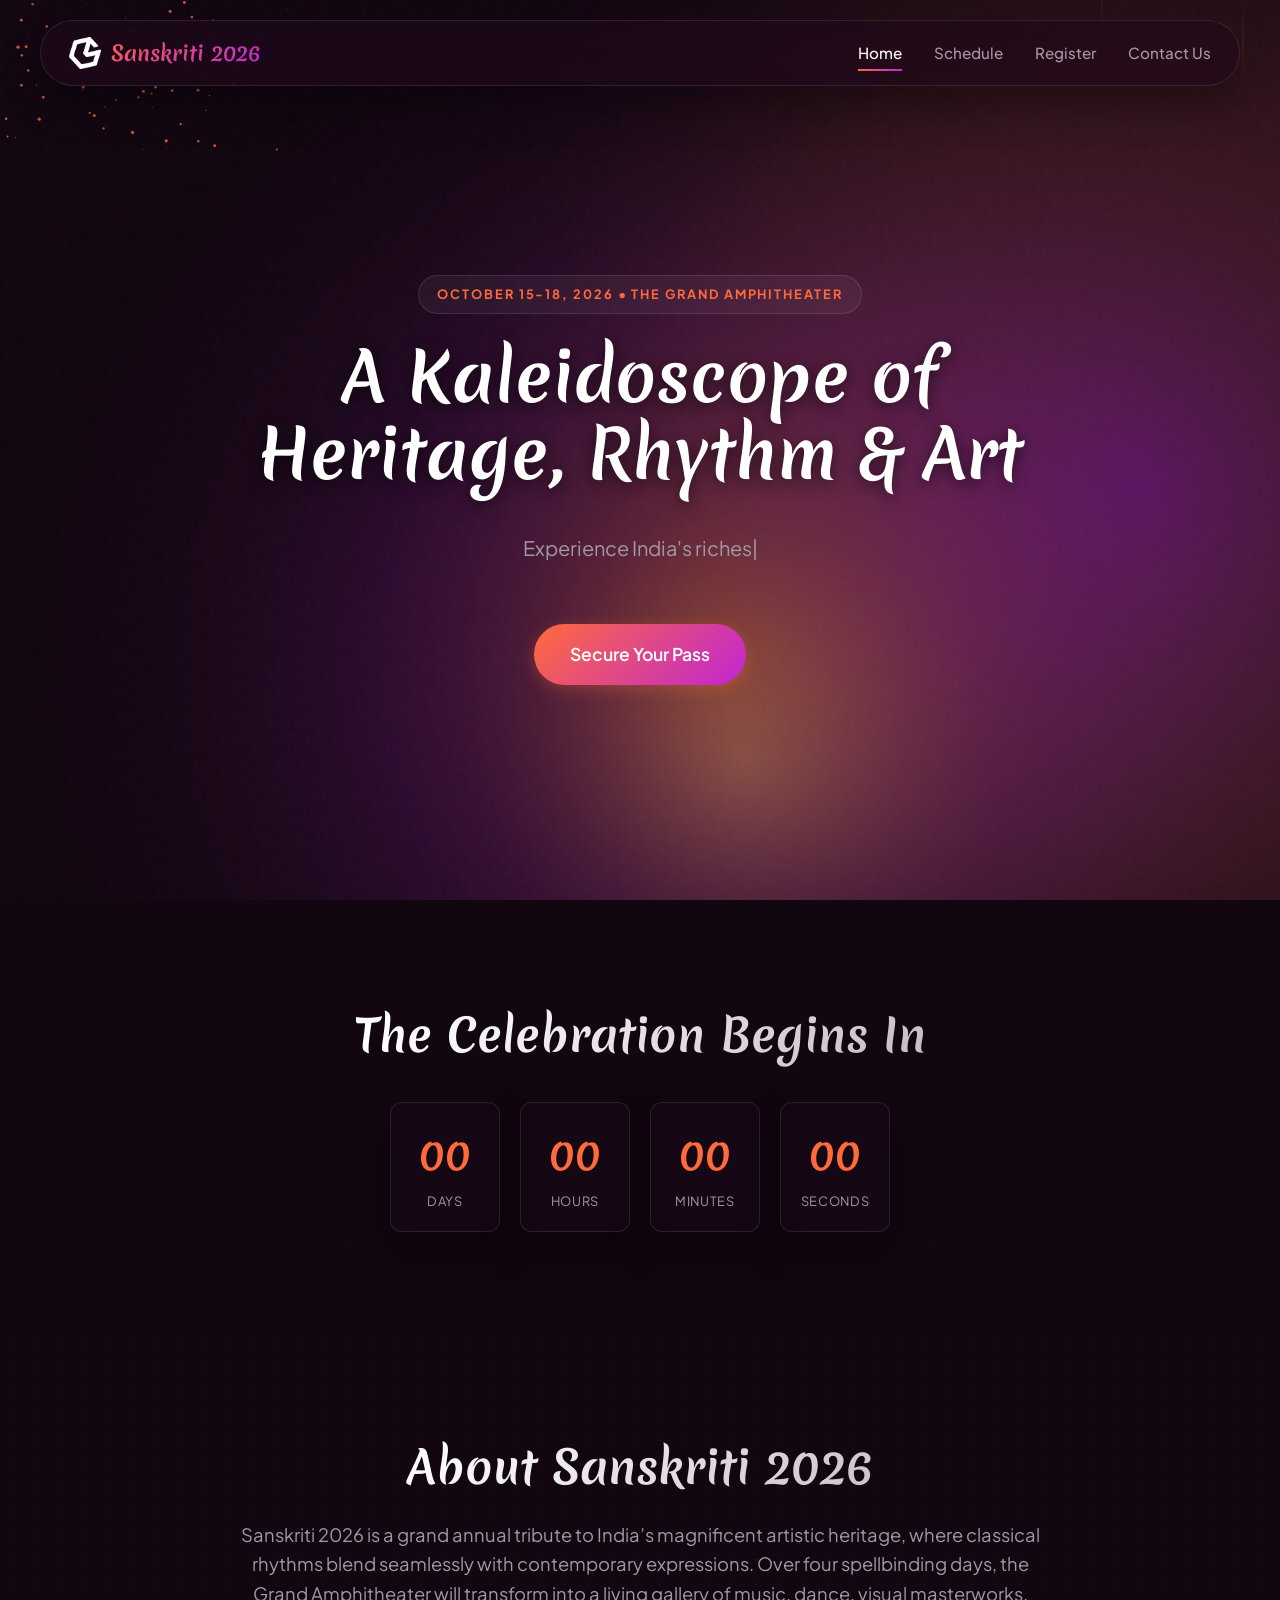
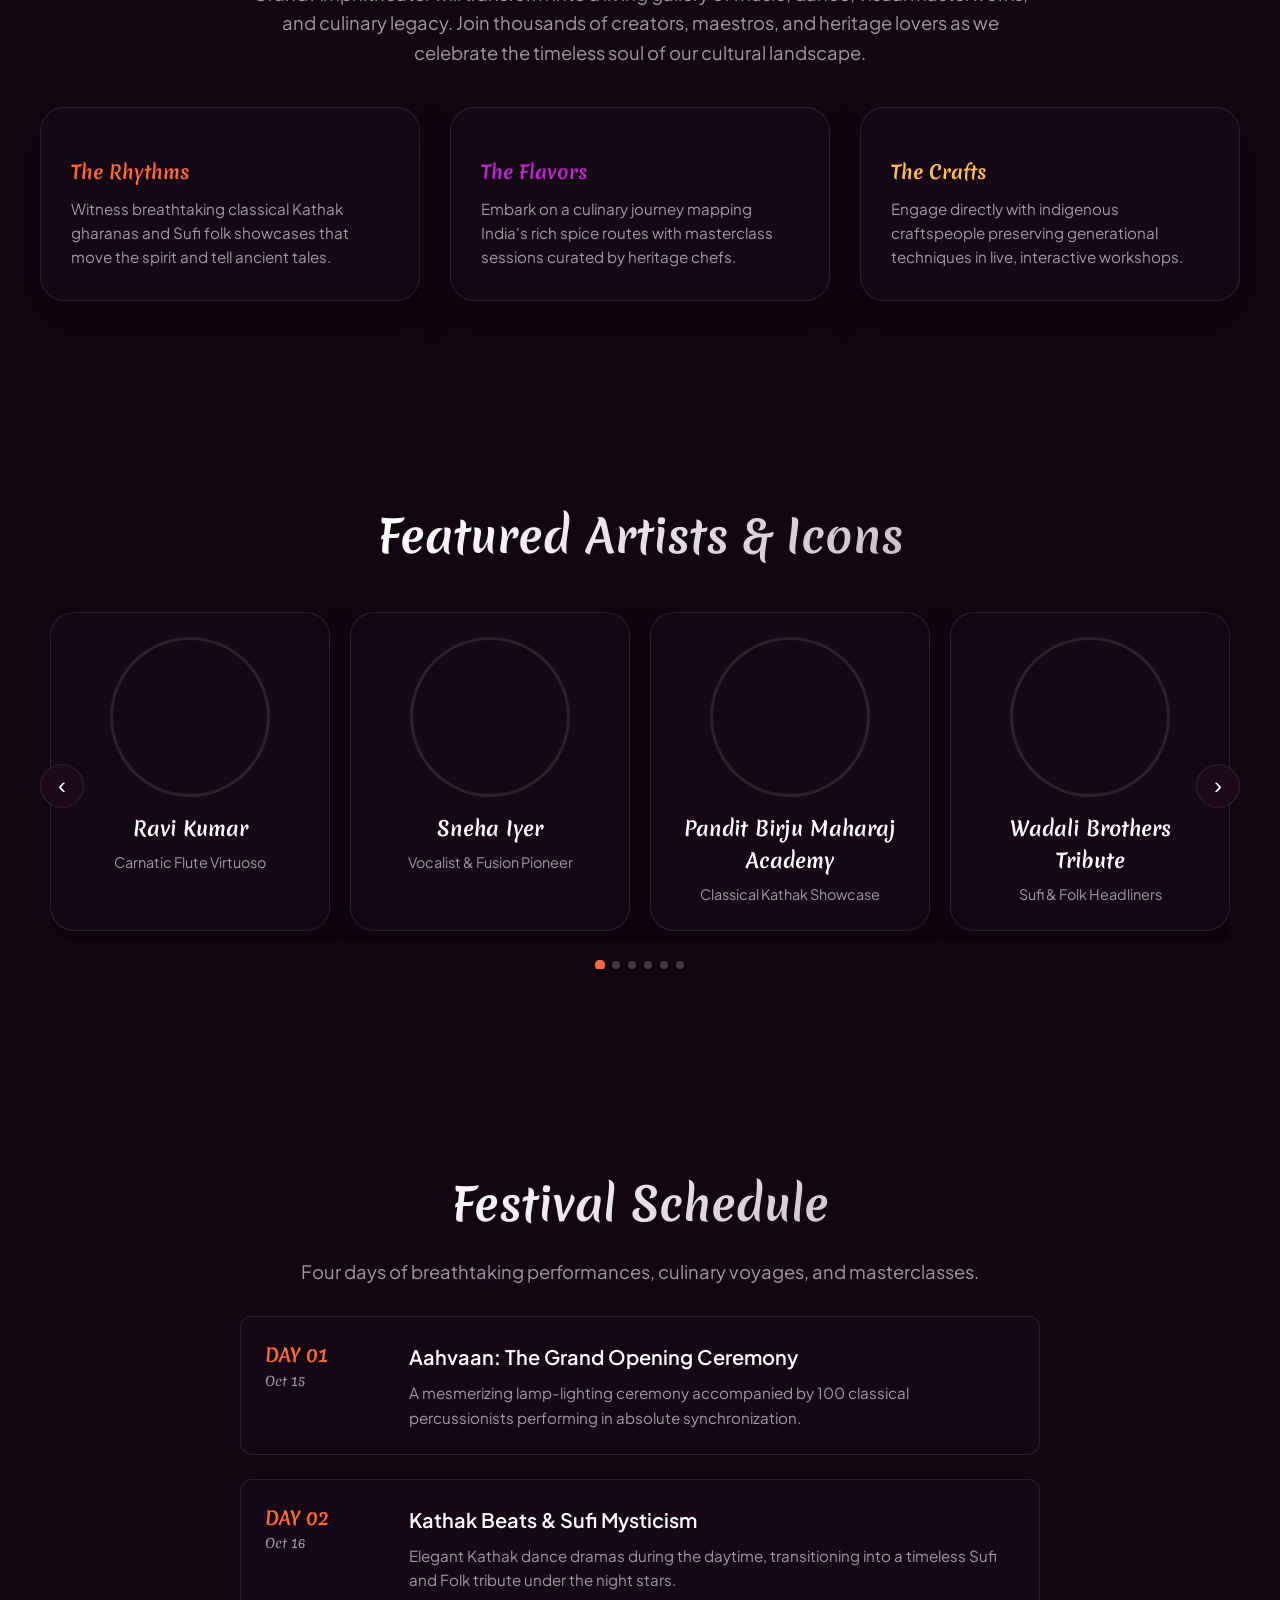
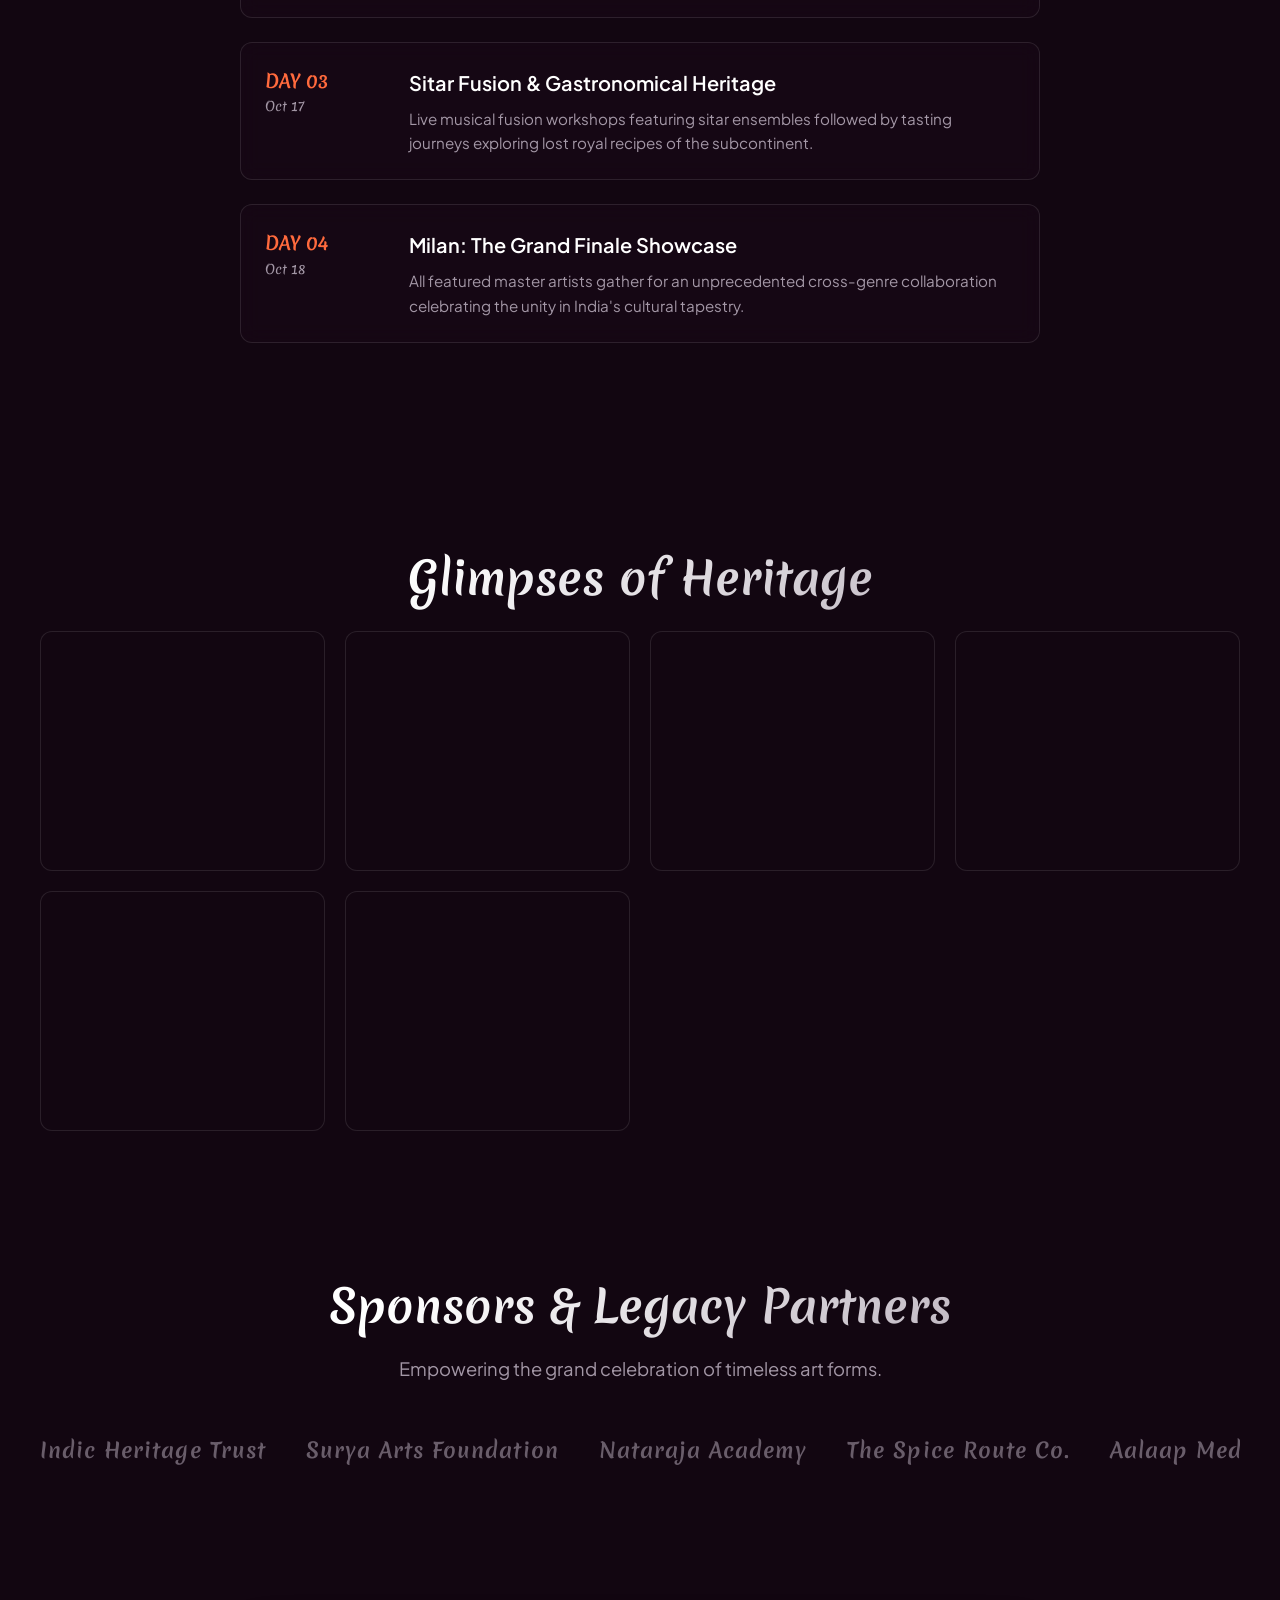
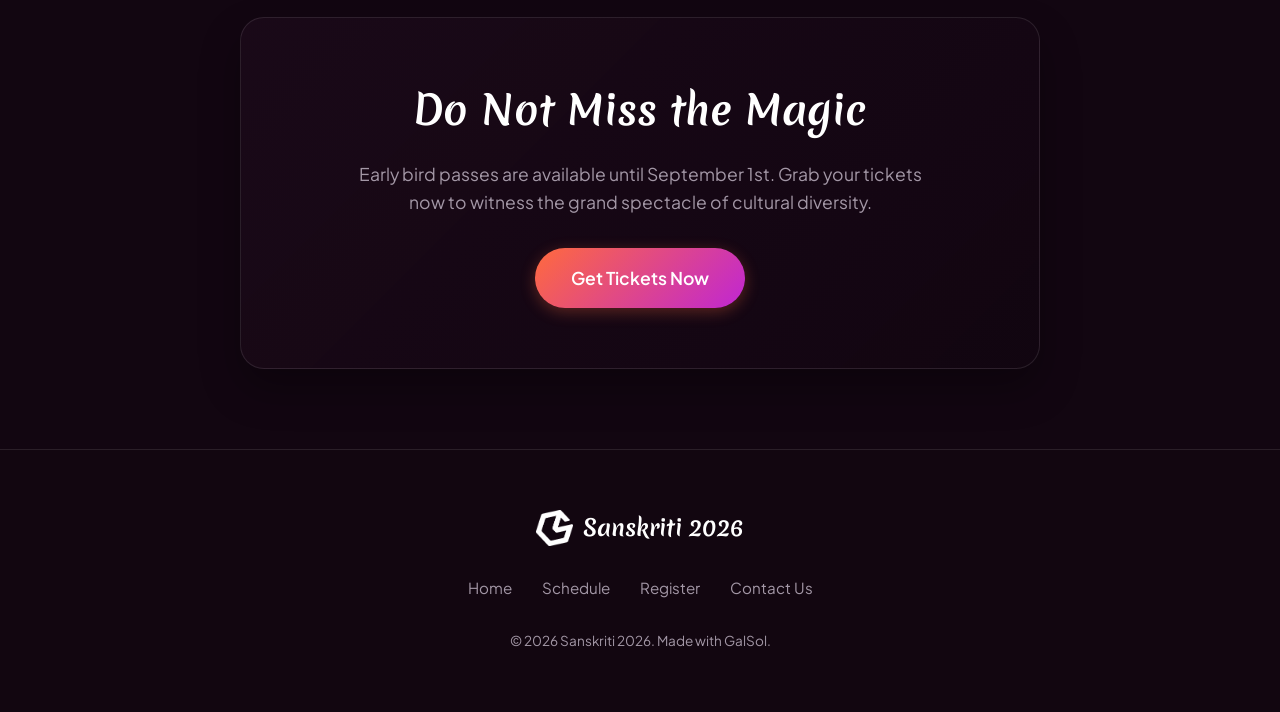
==== commit 30cba82a: "chore(autosave): update site" ====
--- a/index.html
+++ b/index.html
@@ -6,6 +6,7 @@
 <title>Sanskriti 2026</title>
 <meta name="description" content="Sanskriti 2026 — details, schedule and registration.">
 <meta name="theme-color" content="#ff6a3d">
+  
 <link rel="icon" href="data:image/svg+xml,%3Csvg%20xmlns%3D%22http%3A%2F%2Fwww.w3.org%2F2000%2Fsvg%22%20viewBox%3D%220%200%2064%2064%22%3E%3Cdefs%3E%3ClinearGradient%20id%3D%22g%22%20x1%3D%220%22%20y1%3D%220%22%20x2%3D%221%22%20y2%3D%221%22%3E%3Cstop%20offset%3D%220%22%20stop-color%3D%22%23ff6a3d%22%2F%3E%3Cstop%20offset%3D%221%22%20stop-color%3D%22%23c026d3%22%2F%3E%3C%2FlinearGradient%3E%3C%2Fdefs%3E%3Crect%20width%3D%2264%22%20height%3D%2264%22%20rx%3D%2214%22%20fill%3D%22url(%23g)%22%2F%3E%3Ctext%20x%3D%2232%22%20y%3D%2243%22%20font-family%3D%22system-ui%2Csans-serif%22%20font-size%3D%2234%22%20font-weight%3D%22700%22%20fill%3D%22%23fff%22%20text-anchor%3D%22middle%22%3ES%3C%2Ftext%3E%3C%2Fsvg%3E">
 
 <meta property="og:type" content="website">
--- a/styles.css
+++ b/styles.css
@@ -167,27 +167,76 @@
 @media (max-width: 768px) {
   .nav-burger {
     display: flex;
-  }
+    z-index: 101;
+  }
+  
+  /* Morph burger lines into interactive close state */
+  .nav.open .nav-burger span:nth-child(1) {
+    transform: translateY(8px) rotate(45deg);
+  }
+  .nav.open .nav-burger span:nth-child(2) {
+    opacity: 0;
+    transform: translateX(-15px);
+  }
+  .nav.open .nav-burger span:nth-child(3) {
+    transform: translateY(-8px) rotate(-45deg);
+  }
+
   .nav-links {
     position: absolute;
-    top: 100%;
+    top: calc(100% + 12px);
     left: 0;
     right: 0;
-    background: var(--surface-solid);
-    border: 1px solid var(--border);
-    border-radius: var(--radius-sm);
+    background: rgba(28, 10, 26, 0.96);
+    backdrop-filter: blur(25px) saturate(180%);
+    -webkit-backdrop-filter: blur(25px) saturate(180%);
+    border: 1px solid rgba(255, 106, 61, 0.15);
+    border-radius: var(--radius);
     flex-direction: column;
-    padding: 24px;
-    gap: 16px;
+    padding: 32px 24px;
+    gap: 8px;
     opacity: 0;
-    transform: translateY(-10px);
+    transform: translateY(-15px) scale(0.96);
     pointer-events: none;
-    transition: all 0.3s var(--ease);
-  }
+    transition: opacity 0.4s var(--ease), transform 0.4s var(--ease);
+    box-shadow: 0 25px 50px rgba(0, 0, 0, 0.6), 0 0 30px rgba(255, 106, 61, 0.08);
+    text-align: center;
+  }
+  
+  /* Adaptive fit when navigation docks on scroll */
+  .nav.scrolled .nav-links {
+    top: 100%;
+    border-radius: 0 0 var(--radius) var(--radius);
+    border-left: none;
+    border-right: none;
+    border-top: 1px solid rgba(255, 255, 255, 0.08);
+    box-shadow: 0 30px 60px rgba(0, 0, 0, 0.7);
+  }
+
   .nav.open .nav-links {
     opacity: 1;
-    transform: translateY(10px);
+    transform: translateY(0) scale(1);
     pointer-events: auto;
+  }
+
+  .nav-links a {
+    font-family: var(--font-display);
+    font-size: 1.25rem;
+    font-weight: 700;
+    width: 100%;
+    padding: 12px;
+    border-radius: var(--radius-sm);
+    transition: background-color 0.3s var(--ease), color 0.3s var(--ease), transform 0.2s var(--ease);
+  }
+
+  .nav-links a:hover, .nav-links a.active {
+    background-color: rgba(255, 106, 61, 0.1);
+    color: var(--accent);
+    transform: scale(1.02);
+  }
+
+  .nav-links a::after {
+    display: none; /* Hide static line styling on mobile dropdown */
   }
 }
 
